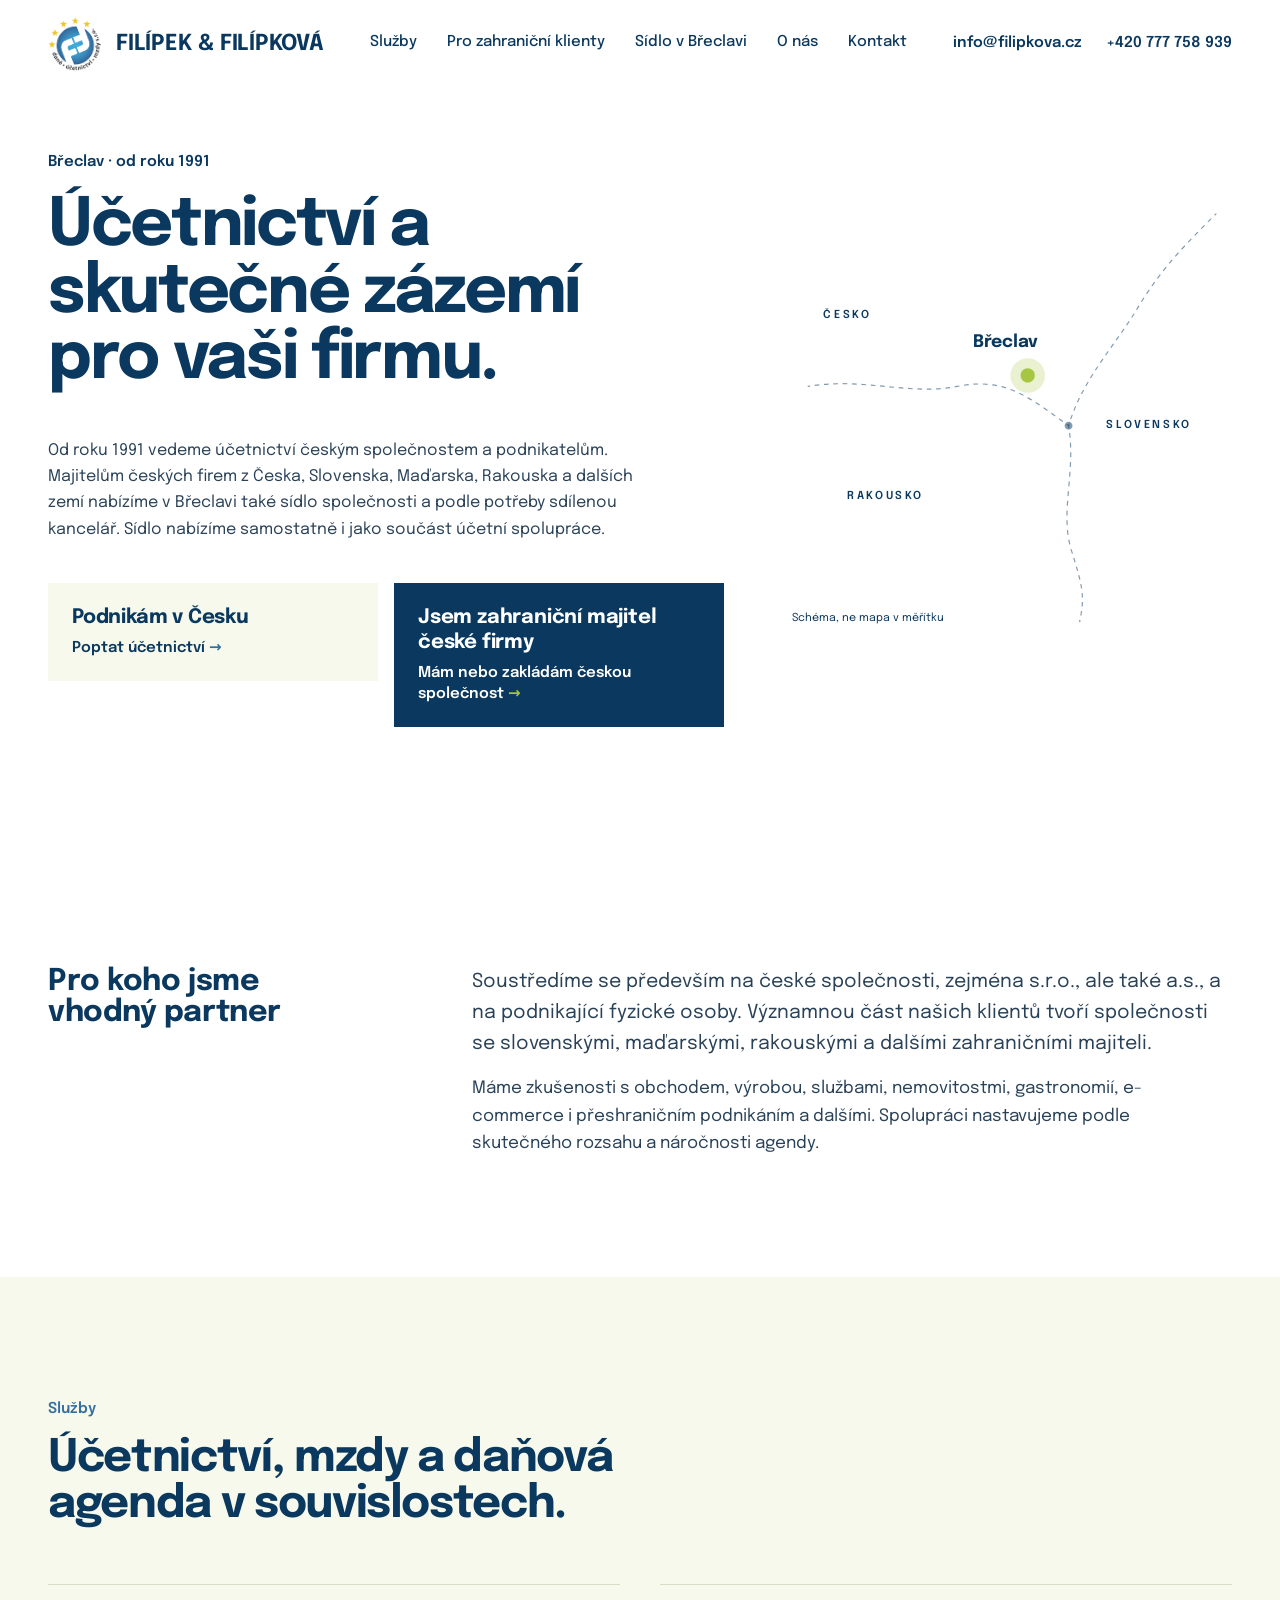
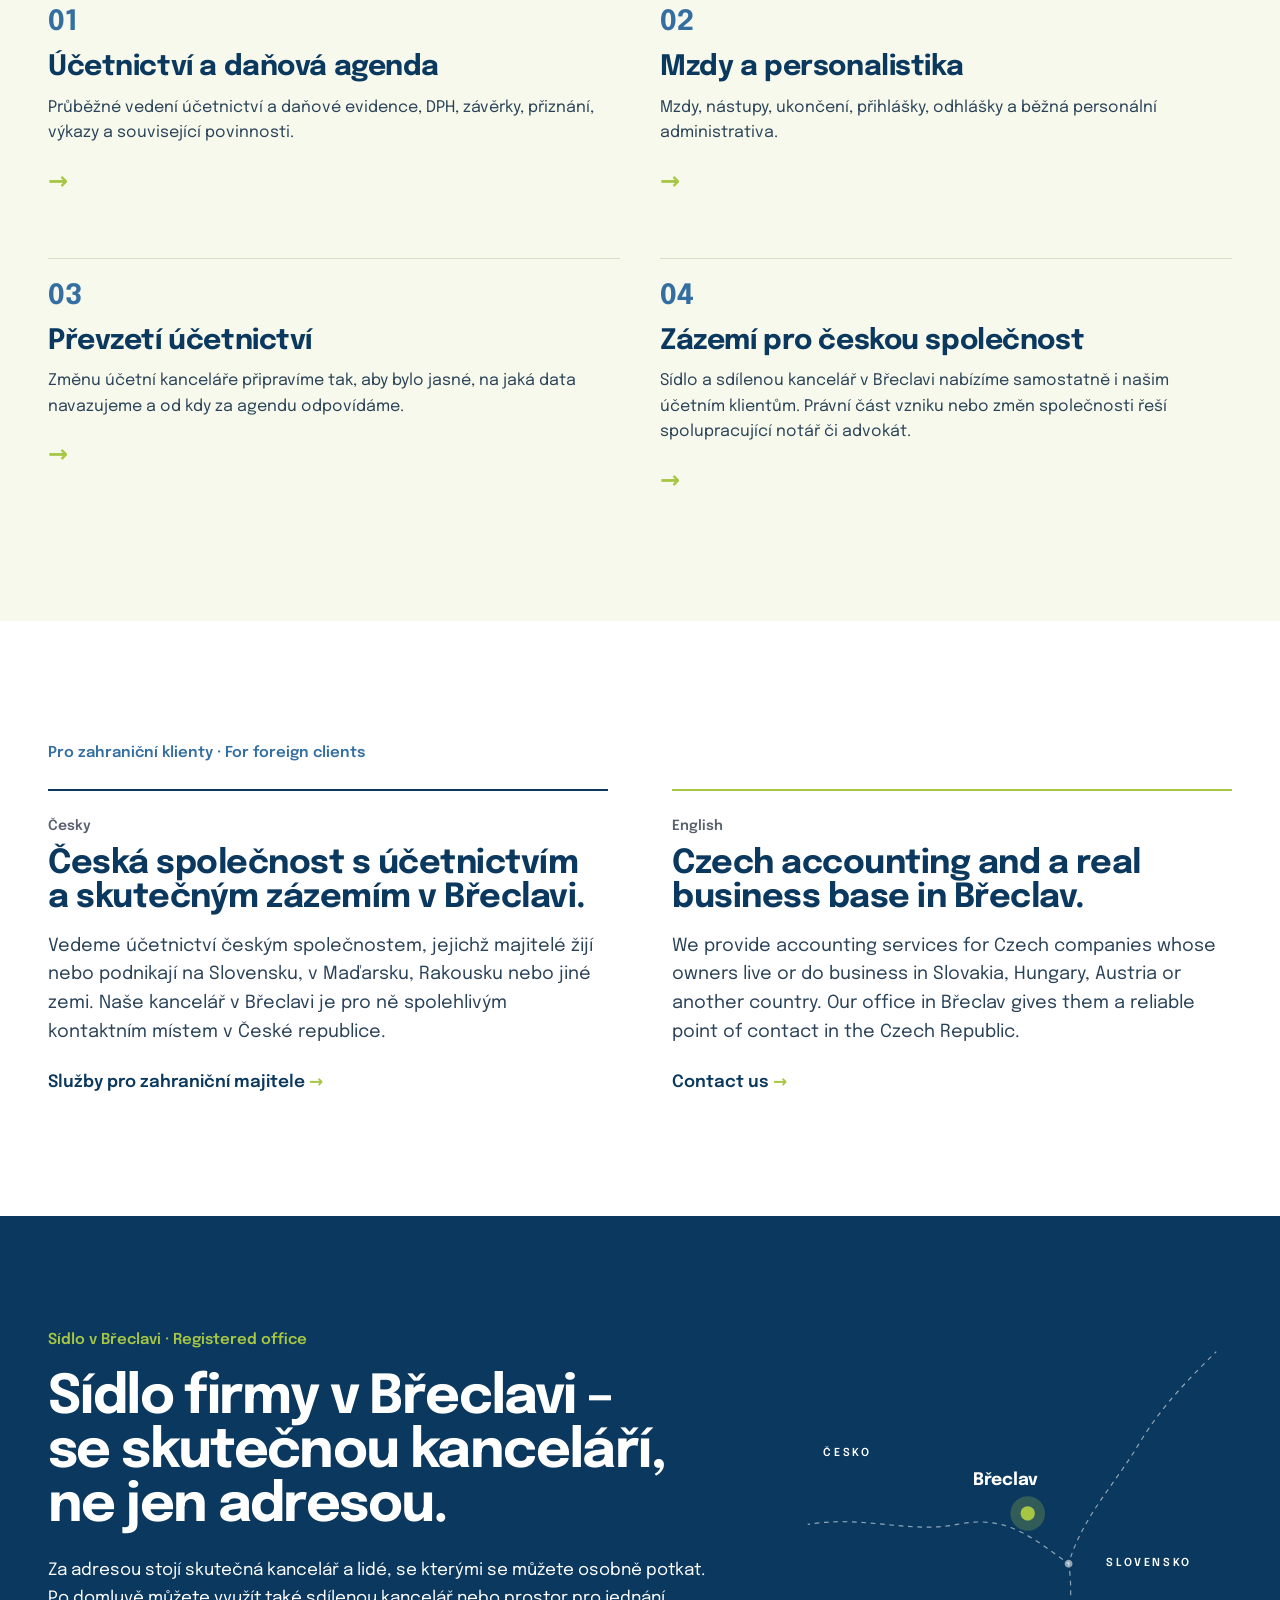
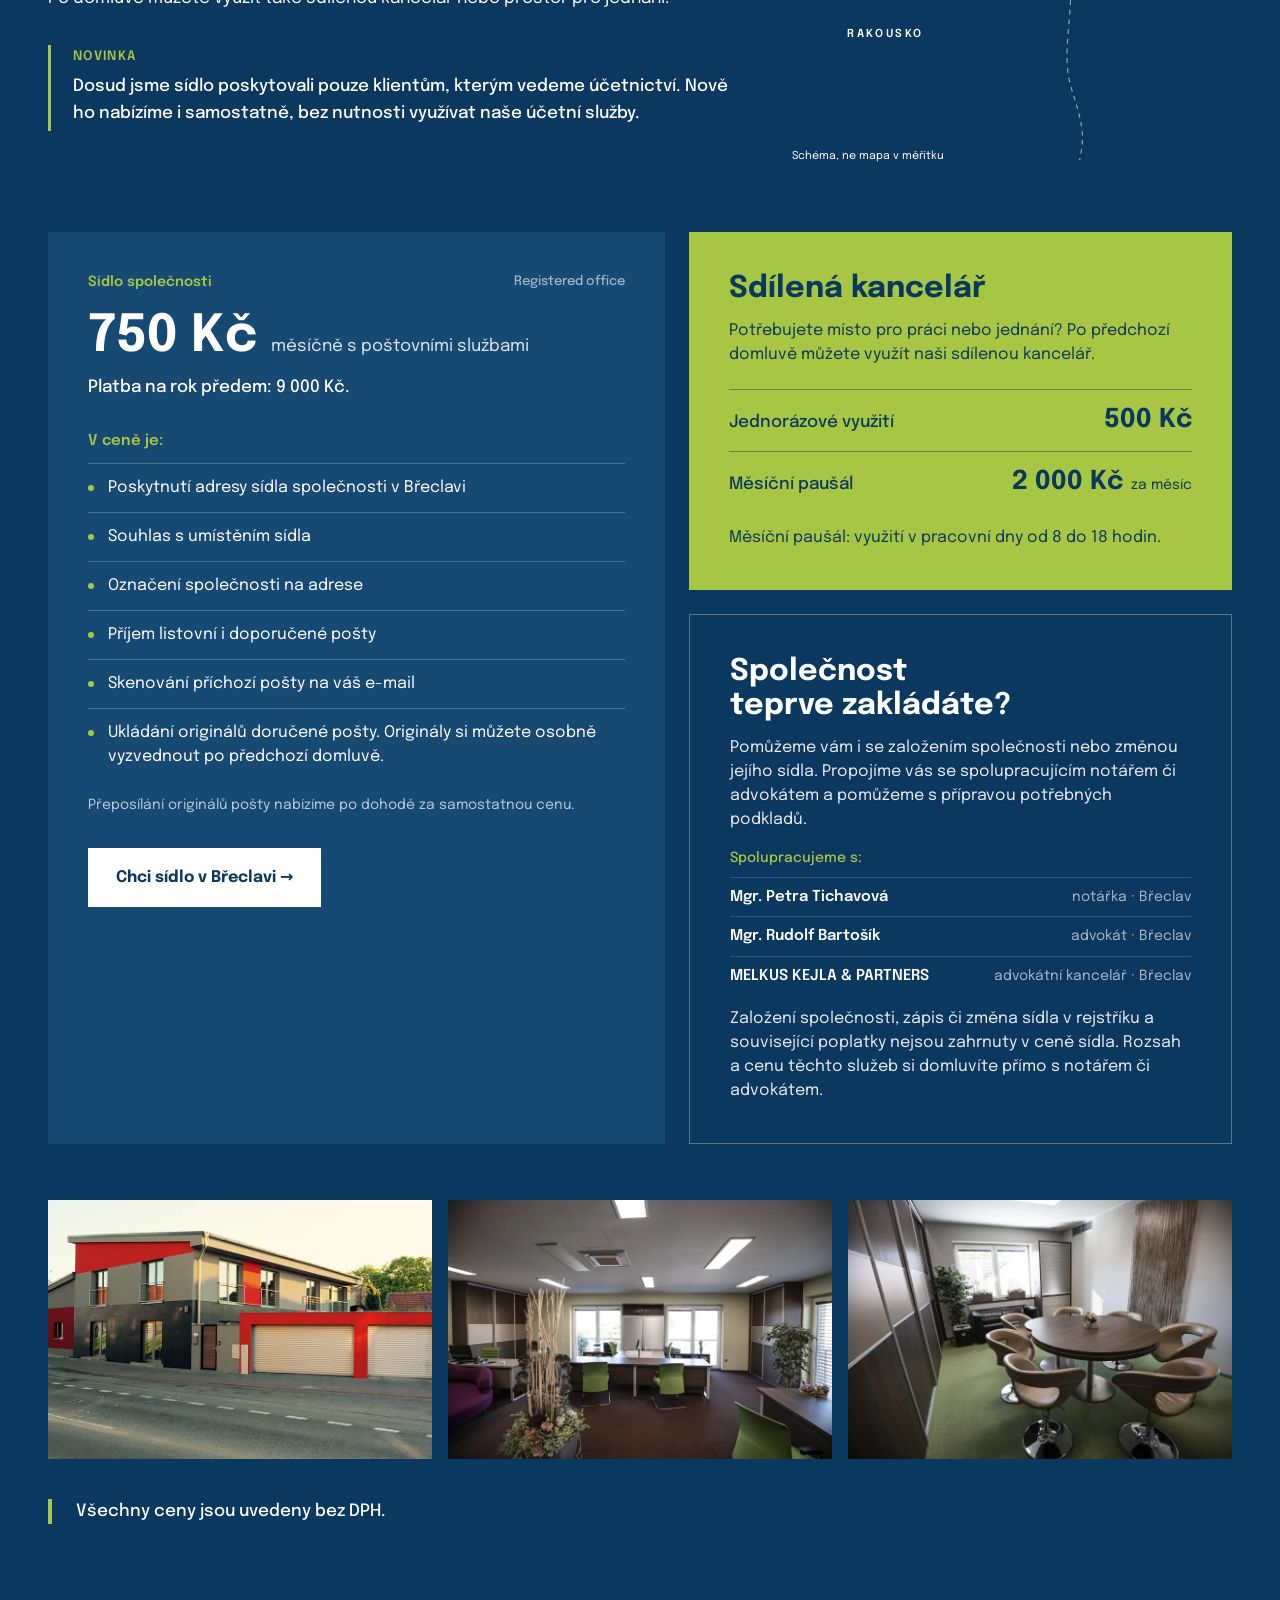
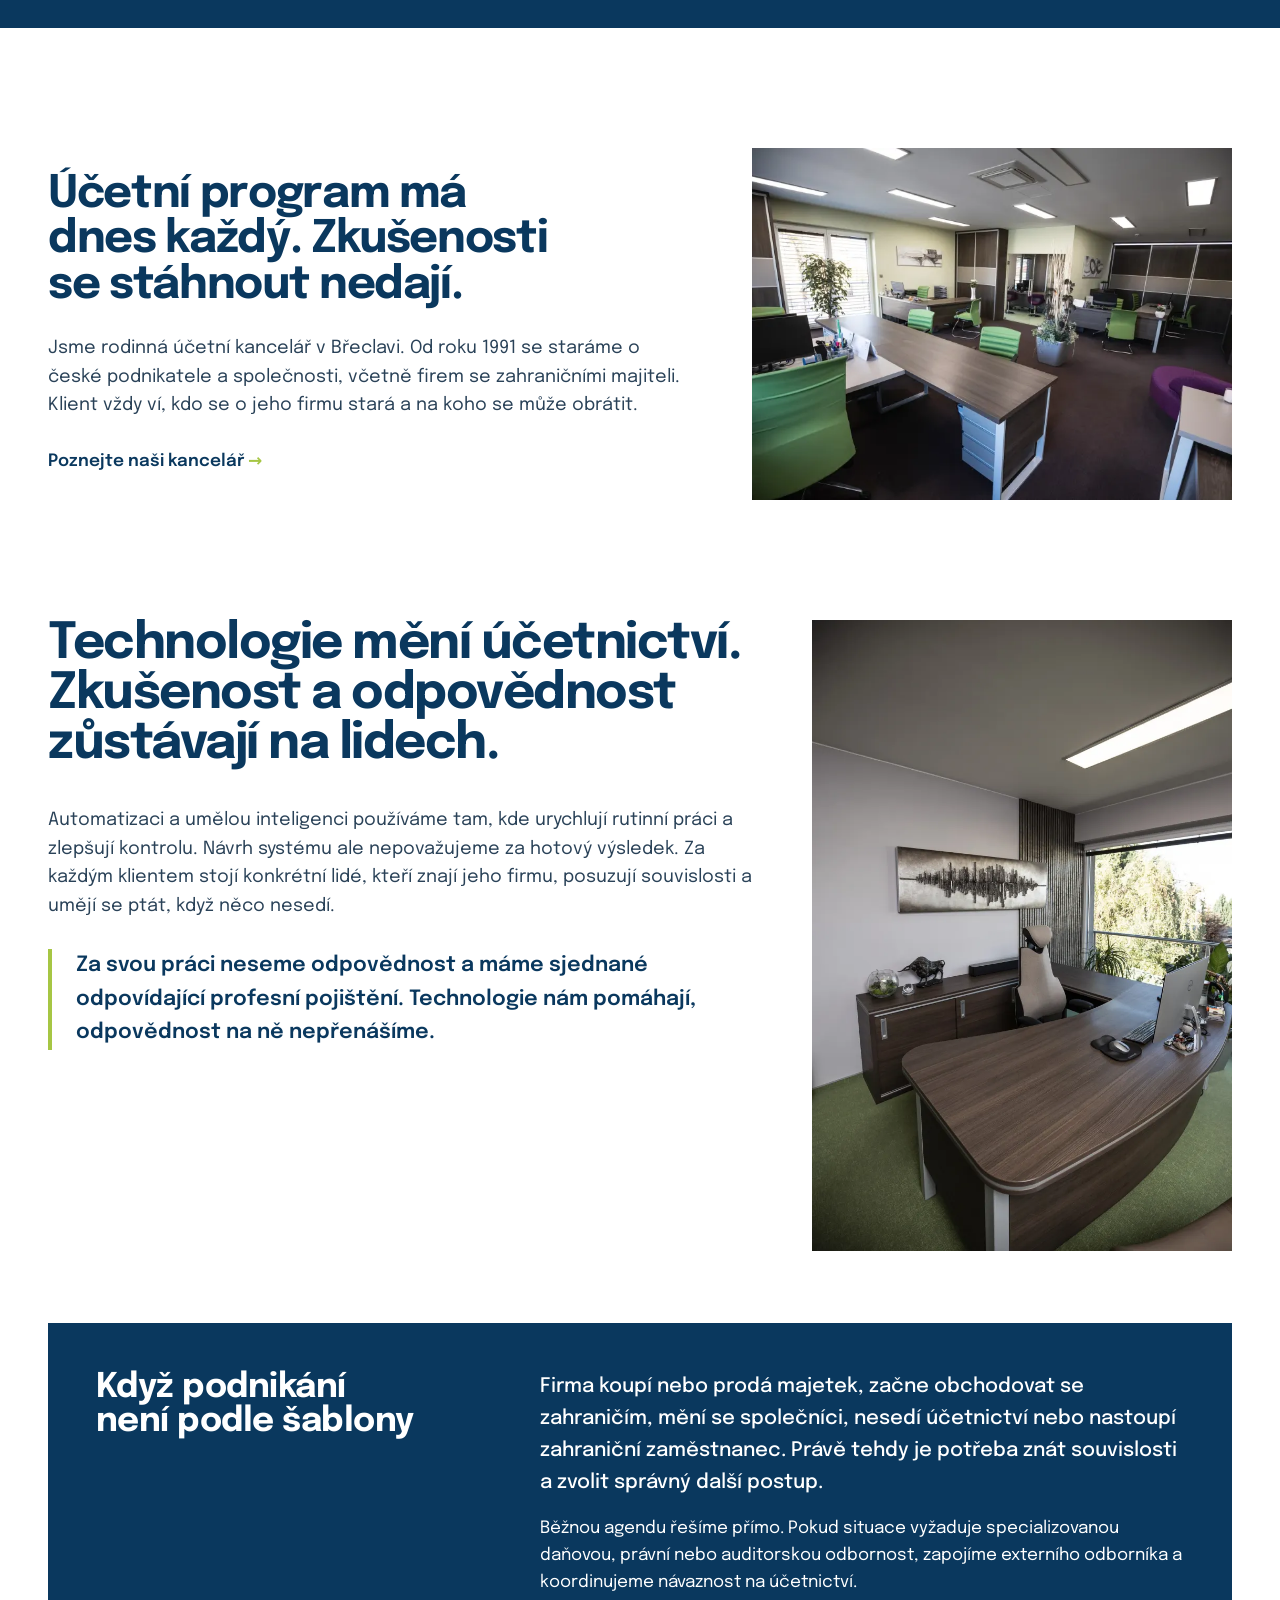
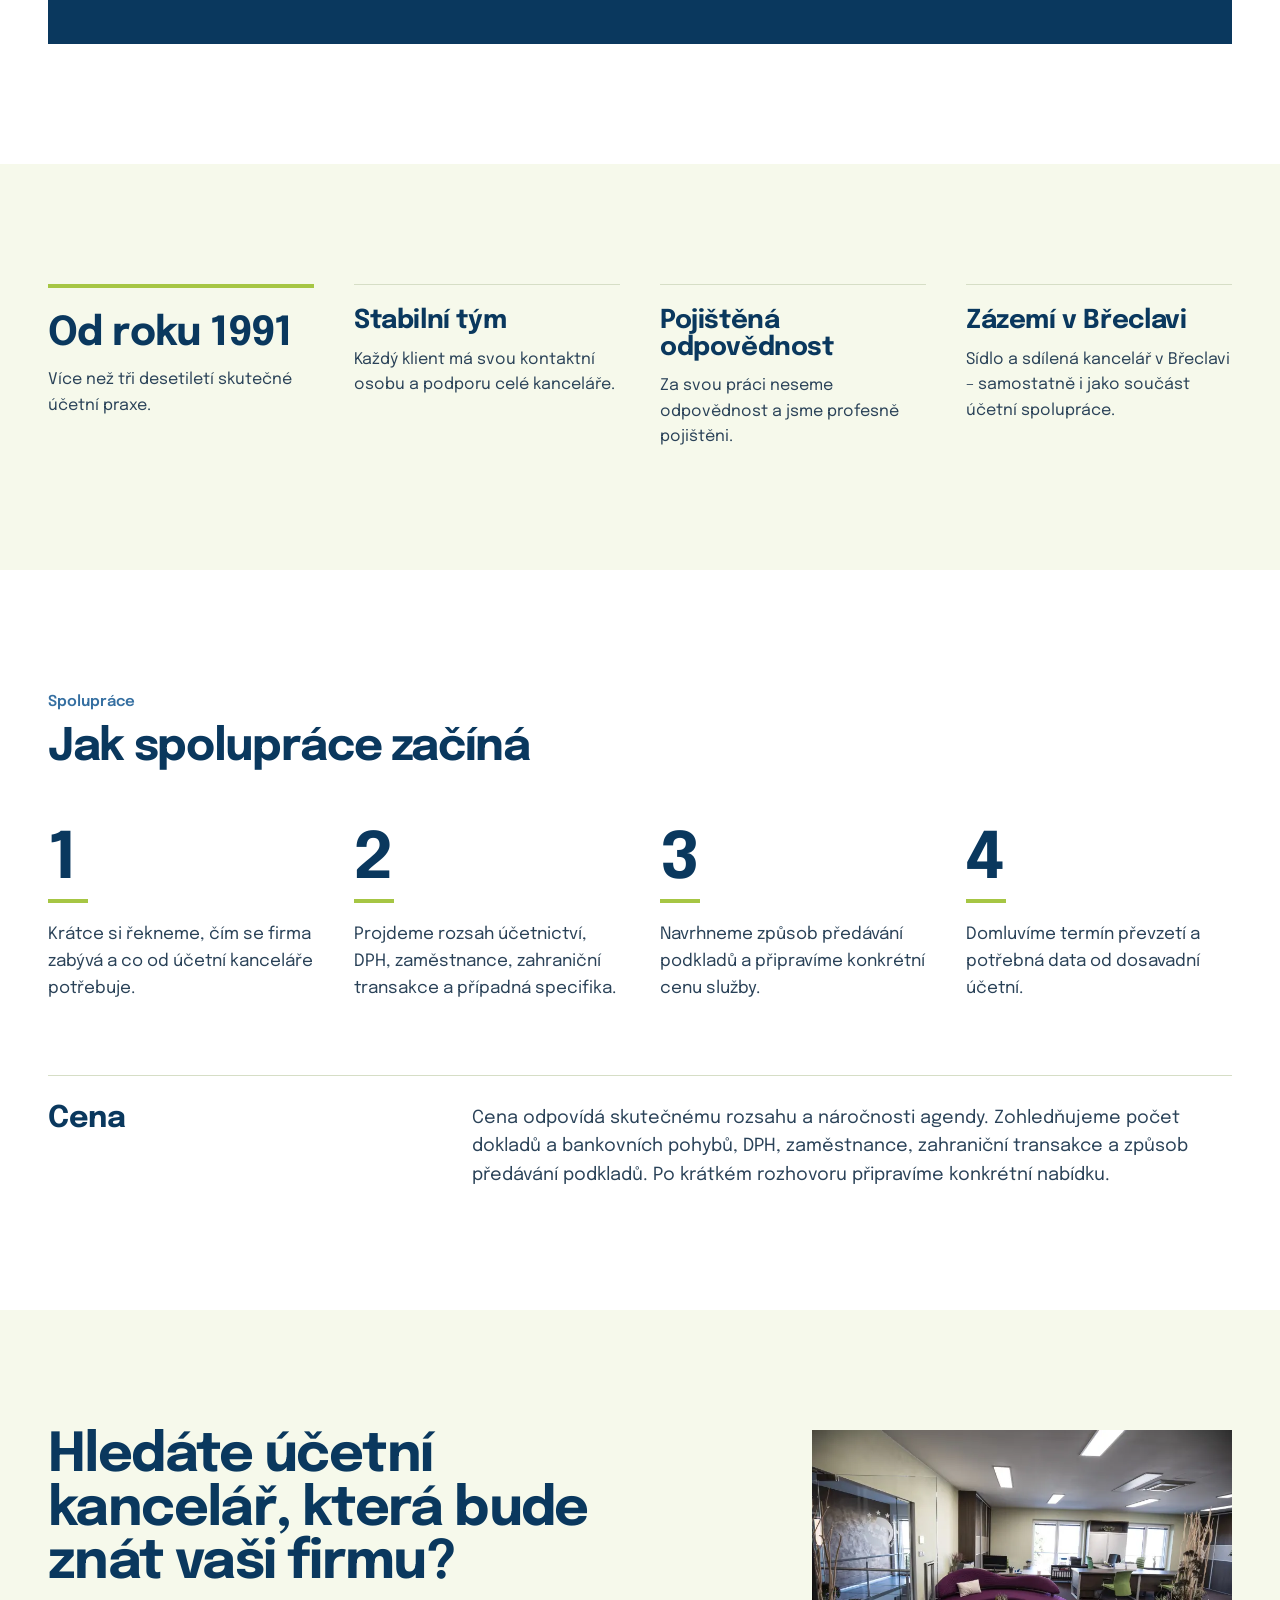
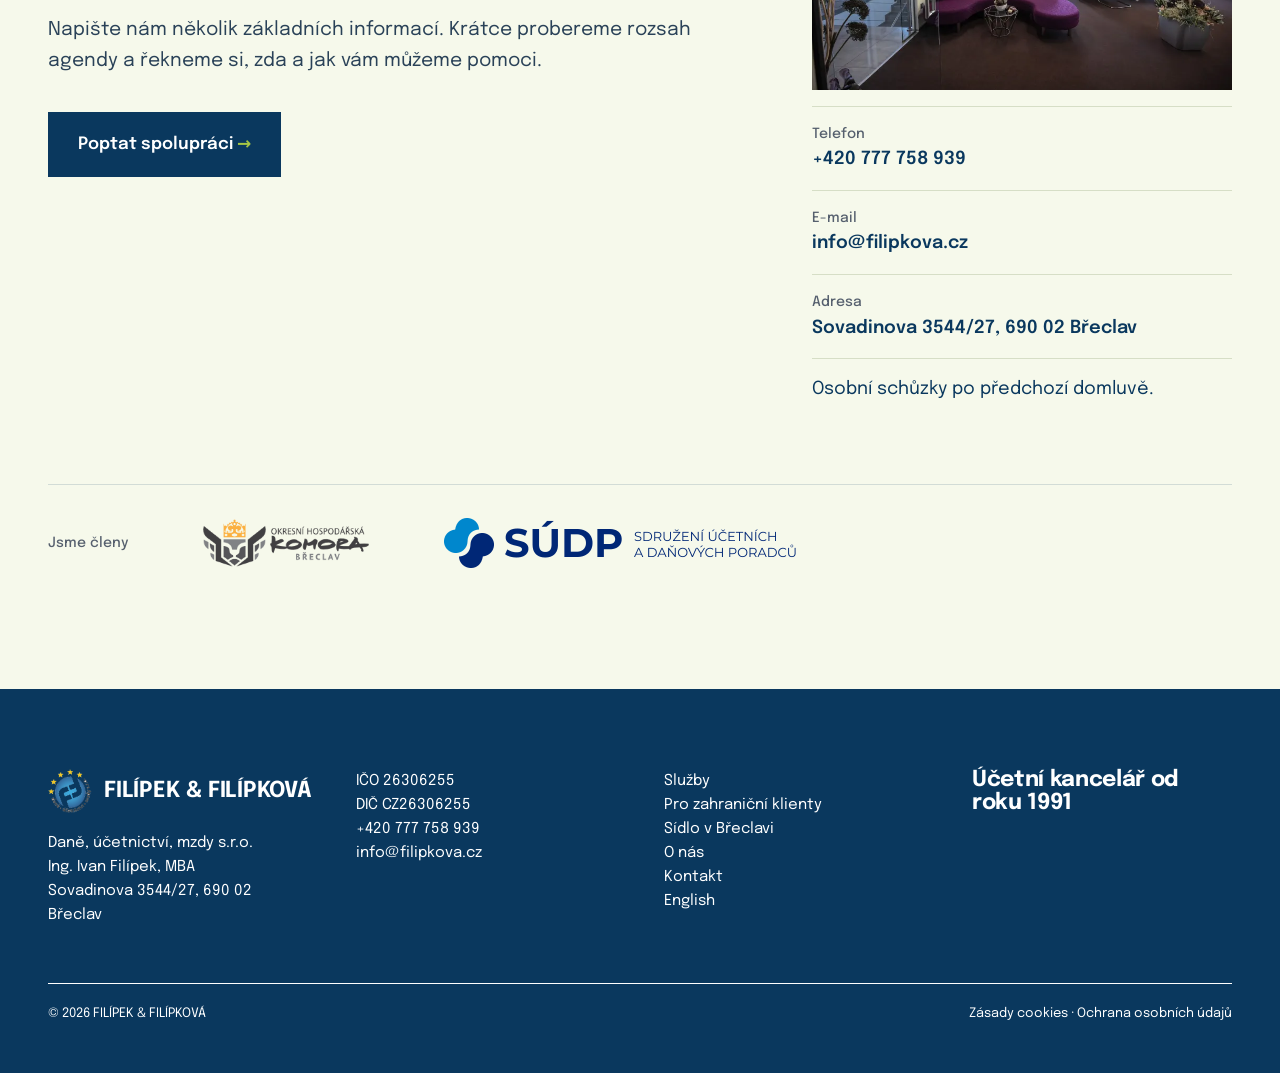
==== index.html @ c3ea74af "Opravy P1 z auditu: barva nadpisu a kontrast na zelené kartě, rámečky polí Co-Authored-By: Claude Op" ====
<!doctype html>
<html lang="cs">
<head>
  <meta charset="utf-8">
  <meta name="viewport" content="width=device-width, initial-scale=1">
  <title>Účetnictví, mzdy a sídlo firmy | Břeclav | Filipkova.cz</title>
  <meta name="description" content="Rodinná účetní kancelář v Břeclavi od roku 1991. Účetnictví, mzdy a daňová agenda pro české firmy i zahraniční majitele. Sídlo firmy a sdílená kancelář v Břeclavi.">
  <link rel="canonical" href="https://filipkova.cz/">
  <meta property="og:type" content="website">
  <meta property="og:title" content="Účetnictví, mzdy a sídlo firmy | Břeclav | Filipkova.cz">
  <meta property="og:description" content="Rodinná účetní kancelář v Břeclavi od roku 1991. Účetnictví, mzdy a daňová agenda pro české firmy i zahraniční majitele. Sídlo firmy a sdílená kancelář v Břeclavi.">
  <meta property="og:url" content="https://filipkova.cz/">
  <meta property="og:image" content="https://filipkova.cz/assets/img/foto/foto-13-1600.webp">
  <meta property="og:locale" content="cs_CZ">
  <meta name="theme-color" content="#0a385e">
  <link rel="icon" href="/favicon.png" type="image/png">
  <link rel="apple-touch-icon" href="/assets/img/apple-touch-icon.png">
  <link rel="preload" href="/assets/fonts/epilogue-latin-ext-700.woff2" as="font" type="font/woff2" crossorigin>
  <link rel="preload" href="/assets/fonts/epilogue-latin-400.woff2" as="font" type="font/woff2" crossorigin>
  <link rel="stylesheet" href="/assets/css/style.css?v=202610261707">
  <meta name="robots" content="noindex, nofollow">
  <script type="application/ld+json">{"@context": "https://schema.org", "@type": "AccountingService", "name": "FILÍPEK & FILÍPKOVÁ – Daně, účetnictví, mzdy s.r.o.", "url": "https://filipkova.cz/", "logo": "https://filipkova.cz/assets/img/logo.png", "image": "https://filipkova.cz/assets/img/foto/foto-13-1600.webp", "telephone": "+420777758939", "email": "info@filipkova.cz", "foundingDate": "1991", "taxID": "CZ26306255", "address": {"@type": "PostalAddress", "streetAddress": "Sovadinova 3544/27", "addressLocality": "Břeclav", "postalCode": "690 02", "addressCountry": "CZ"}, "areaServed": ["CZ", "SK", "HU", "AT"], "founder": {"@type": "Person", "name": "Ing. Ivan Filípek, MBA"}}</script>
</head>
<body>
  <a class="skip" href="#obsah">Přejít na obsah</a>

  <header class="hlavicka">
    <div class="wrap hlavicka__in">
      <a class="logo" href="/">
        <img src="/assets/img/logo.png" alt="" width="54" height="54">
        <span>FILÍPEK &amp; FILÍPKOVÁ</span>
      </a>
      <button class="burger" type="button" aria-expanded="false" aria-controls="navigace">
        <span class="burger__ikona" aria-hidden="true"></span>Menu
      </button>
      <div class="navigace" id="navigace">
        <nav class="menu" aria-label="Hlavní menu">
          <a href="/sluzby/">Služby</a>
          <a href="/zahranicni-klienti/">Pro zahraniční klienty</a>
          <a href="/sidlo-breclav/">Sídlo v Břeclavi</a>
          <a href="/o-nas/">O nás</a>
          <a href="/kontakt/">Kontakt</a>
        </nav>
        <div class="hlavicka__kontakt">
          <a href="mailto:info@filipkova.cz">info@filipkova.cz</a>
          <a href="tel:+420777758939">+420 777 758 939</a>
        </div>
      </div>
    </div>
  </header>

  <main id="obsah">
<section class="hero">
  <div class="wrap hero__in">
    <div class="hero__text">
      <p class="stitek">Břeclav · od roku 1991</p>
      <h1 class="h-hero mt-20">Účetnictví a skutečné zázemí pro vaši firmu.</h1>
      <p class="hero__perex">Od roku 1991 vedeme účetnictví českým společnostem a podnikatelům. Majitelům českých firem z Česka, Slovenska, Maďarska, Rakouska a dalších zemí nabízíme v Břeclavi také sídlo společnosti a podle potřeby sdílenou kancelář. Sídlo nabízíme samostatně i jako součást účetní spolupráce.</p>
      <div class="vstupy">
        <a class="vstup" href="/kontakt/?zajem=ucetnictvi#poptavka">
          <strong>Podnikám v Česku</strong>
          <span>Poptat účetnictví <i>→</i></span>
        </a>
        <a class="vstup vstup--tmavy" href="/zahranicni-klienti/">
          <strong>Jsem zahraniční majitel české firmy</strong>
          <span>Mám nebo zakládám českou společnost <i>→</i></span>
        </a>
      </div>
    </div>
    <div class="schema hero__schema" role="img" aria-label="Schéma: Břeclav leží na hranici Česka, Slovenska a Rakouska">
      <img src="/assets/img/mapa-svetla.svg" alt="" width="560" height="560">
      <span class="schema__s" style="left:7.14%;top:26.79%" aria-hidden="true">ČESKO</span>
      <span class="schema__s" style="left:71.43%;top:51.79%" aria-hidden="true">SLOVENSKO</span>
      <span class="schema__s" style="left:12.5%;top:67.86%" aria-hidden="true">RAKOUSKO</span>
      <span class="schema__mesto" style="left:41.07%;top:32.14%" aria-hidden="true">Břeclav</span>
      <span class="schema__pozn" aria-hidden="true">Schéma, ne mapa v měřítku</span>
    </div>
  </div>
</section>

<section class="sekce" aria-labelledby="pro-koho">
  <div class="wrap dvoj">
    <h2 class="dvoj__nadpis" id="pro-koho">Pro koho jsme vhodný partner</h2>
    <div>
      <p class="perex">Soustředíme se především na české společnosti, zejména s.r.o., ale také a.s., a na podnikající fyzické osoby. Významnou část našich klientů tvoří společnosti se slovenskými, maďarskými, rakouskými a dalšími zahraničními majiteli.</p>
      <p class="mt-16">Máme zkušenosti s obchodem, výrobou, službami, nemovitostmi, gastronomií, e-commerce i přeshraničním podnikáním a dalšími. Spolupráci nastavujeme podle skutečného rozsahu a náročnosti agendy.</p>
    </div>
  </div>
</section>

<section class="sekce bg-zelena" aria-labelledby="sluzby">
  <div class="wrap">
    <p class="stitek">Služby</p>
    <h2 class="h-2 max-900 mt-16" id="sluzby">Účetnictví, mzdy a daňová agenda v souvislostech.</h2>
    <div class="sluzby mt-56">
      <a class="sluzba" href="/sluzby/ucetnictvi/">
        <span class="sluzba__cislo">01</span>
        <h3 class="h-4">Účetnictví a daňová agenda</h3>
        <p>Průběžné vedení účetnictví a daňové evidence, DPH, závěrky, přiznání, výkazy a související povinnosti.</p>
        <span class="sluzba__sipka" aria-hidden="true">→</span>
      </a>
      <a class="sluzba" href="/sluzby/mzdy/">
        <span class="sluzba__cislo">02</span>
        <h3 class="h-4">Mzdy a personalistika</h3>
        <p>Mzdy, nástupy, ukončení, přihlášky, odhlášky a běžná personální administrativa.</p>
        <span class="sluzba__sipka" aria-hidden="true">→</span>
      </a>
      <a class="sluzba" href="/sluzby/prevzeti-ucetnictvi/">
        <span class="sluzba__cislo">03</span>
        <h3 class="h-4">Převzetí účetnictví</h3>
        <p>Změnu účetní kanceláře připravíme tak, aby bylo jasné, na jaká data navazujeme a od kdy za agendu odpovídáme.</p>
        <span class="sluzba__sipka" aria-hidden="true">→</span>
      </a>
      <a class="sluzba" href="/sidlo-breclav/">
        <span class="sluzba__cislo">04</span>
        <h3 class="h-4">Zázemí pro českou společnost</h3>
        <p>Sídlo a sdílenou kancelář v Břeclavi nabízíme samostatně i našim účetním klientům. Právní část vzniku nebo změn společnosti řeší spolupracující notář či advokát.</p>
        <span class="sluzba__sipka" aria-hidden="true">→</span>
      </a>
    </div>
  </div>
</section>

<section class="sekce" aria-labelledby="zahranicni">
  <div class="wrap">
    <p class="stitek" id="zahranicni">Pro zahraniční klienty · <span lang="en">For foreign clients</span></p>
    <div class="jazyky mt-24">
      <div class="jazyk">
        <p class="jazyk__stitek">Česky</p>
        <h3 class="h-3">Česká společnost s účetnictvím a skutečným zázemím v Břeclavi.</h3>
        <p class="txt-lg">Vedeme účetnictví českým společnostem, jejichž majitelé žijí nebo podnikají na Slovensku, v Maďarsku, Rakousku nebo jiné zemi. Naše kancelář v Břeclavi je pro ně spolehlivým kontaktním místem v České republice.</p>
        <a class="odkaz" href="/zahranicni-klienti/">Služby pro zahraniční majitele <span class="sipka">→</span></a>
      </div>
      <div class="jazyk jazyk--en" lang="en">
        <p class="jazyk__stitek">English</p>
        <h3 class="h-3">Czech accounting and a real business base in Břeclav.</h3>
        <p class="txt-lg">We provide accounting services for Czech companies whose owners live or do business in Slovakia, Hungary, Austria or another country. Our office in Břeclav gives them a reliable point of contact in the Czech Republic.</p>
        <a class="odkaz" href="/en/#contact">Contact us <span class="sipka">→</span></a>
      </div>
    </div>
  </div>
</section>

<section class="sidlo bg-modra" aria-labelledby="sidlo">
  <div class="wrap">
    <div class="sidlo__radek">
      <div>
        <p class="stitek">Sídlo v Břeclavi · <span lang="en">Registered office</span></p>
        <h2 class="h-1 mt-20" id="sidlo">Sídlo firmy v Břeclavi – se skutečnou kanceláří, ne jen adresou.</h2>
        <p class="sidlo__uvod">Za adresou stojí skutečná kancelář a lidé, se kterými se můžete osobně potkat. Po domluvě můžete využít také sdílenou kancelář nebo prostor pro jednání.</p>
        <div class="novinka">
          <b>NOVINKA</b>
          <p>Dosud jsme sídlo poskytovali pouze klientům, kterým vedeme účetnictví. Nově ho nabízíme i samostatně, bez nutnosti využívat naše účetní služby.</p>
        </div>
      </div>
      <div class="schema schema--tmava sidlo__schema" role="img" aria-label="Schéma: Břeclav leží na hranici Česka, Slovenska a Rakouska">
        <img src="/assets/img/mapa-tmava.svg" alt="" width="560" height="560" loading="lazy">
        <span class="schema__s" style="left:7.14%;top:26.79%" aria-hidden="true">ČESKO</span>
        <span class="schema__s" style="left:71.43%;top:51.79%" aria-hidden="true">SLOVENSKO</span>
        <span class="schema__s" style="left:12.5%;top:67.86%" aria-hidden="true">RAKOUSKO</span>
        <span class="schema__mesto" style="left:41.07%;top:32.14%" aria-hidden="true">Břeclav</span>
        <span class="schema__pozn" aria-hidden="true">Schéma, ne mapa v měřítku</span>
      </div>
    </div>

<div class="nabidka">
      <div class="karta-sidlo">
        <div class="karta-sidlo__stitek"><b>Sídlo společnosti</b><span lang="en">Registered office</span></div>
        <p class="cena"><strong>750 Kč</strong> <span>měsíčně s poštovními službami</span></p>
        <p class="karta-sidlo__rok">Platba na rok předem: 9 000 Kč.</p>
        <p class="karta-sidlo__vcene">V ceně je:</p>
        <ul class="seznam-tecky">
          <li>Poskytnutí adresy sídla společnosti v Břeclavi</li>
          <li>Souhlas s umístěním sídla</li>
          <li>Označení společnosti na adrese</li>
          <li>Příjem listovní i doporučené pošty</li>
          <li>Skenování příchozí pošty na váš e-mail</li>
          <li>Ukládání originálů doručené pošty. Originály si můžete osobně vyzvednout po předchozí domluvě.</li>
        </ul>
        <p class="karta-sidlo__pozn">Přeposílání originálů pošty nabízíme po dohodě za samostatnou cenu.</p>
        <a class="tlacitko tlacitko--bile" href="/kontakt/?zajem=sidlo#poptavka">Chci sídlo v Břeclavi <span class="sipka">→</span></a>
      </div>
      <div class="pravy-sloupec">
        <div class="karta-kancelar">
          <h3>Sdílená kancelář</h3>
          <p>Potřebujete místo pro práci nebo jednání? Po předchozí domluvě můžete využít naši sdílenou kancelář.</p>
          <div class="cenik">
            <div class="cenik__radek"><span>Jednorázové využití</span><strong>500 Kč</strong></div>
            <div class="cenik__radek"><span>Měsíční paušál</span><p><strong>2 000 Kč</strong><small>za měsíc</small></p></div>
          </div>
          <p class="karta-kancelar__pozn">Měsíční paušál: využití v pracovní dny od 8 do 18 hodin.</p>
        </div>
        <div class="karta-zalozeni">
          <h3>Společnost teprve zakládáte?</h3>
          <p>Pomůžeme vám i se založením společnosti nebo změnou jejího sídla. Propojíme vás se spolupracujícím notářem či advokátem a pomůžeme s přípravou potřebných podkladů.</p>
          <div class="partneri">
            <p class="partneri__nadpis">Spolupracujeme s:</p>
            <p class="partner"><a href="https://notarstvibreclav.cz/" target="_blank" rel="noopener">Mgr. Petra Tichavová</a><span>notářka · Břeclav</span></p>
            <p class="partner"><a href="https://www.firmy.cz/detail/12825445-mgr-rudolf-bartosik-advokat-breclav.html" target="_blank" rel="noopener">Mgr. Rudolf Bartošík</a><span>advokát · Břeclav</span></p>
            <p class="partner"><a href="https://melkuskejla.cz/cs/kontakt/" target="_blank" rel="noopener">MELKUS KEJLA &amp; PARTNERS</a><span>advokátní kancelář · Břeclav</span></p>
          </div>
          <p class="karta-zalozeni__pozn">Založení společnosti, zápis či změna sídla v rejstříku a související poplatky nejsou zahrnuty v ceně sídla. Rozsah a cenu těchto služeb si domluvíte přímo s notářem či advokátem.</p>
        </div>
      </div>
    </div>

    <div class="fotky-3">
      <img src="/assets/img/foto/budova-924.webp" alt="Budova kanceláře v Sovadinově ulici v Břeclavi" width="924" height="554" loading="lazy">
      <img src="/assets/img/foto/foto-12-800.webp" srcset="/assets/img/foto/foto-12-800.webp 800w, /assets/img/foto/foto-12-1600.webp 1600w" sizes="(max-width: 820px) 100vw, 420px" alt="Otevřená kancelář s pracovními stoly" width="800" height="533" loading="lazy">
      <img src="/assets/img/foto/foto-18-800.webp" srcset="/assets/img/foto/foto-18-800.webp 800w, /assets/img/foto/foto-18-1600.webp 1600w" sizes="(max-width: 820px) 100vw, 420px" alt="Zasedací místnost pro jednání" width="800" height="533" loading="lazy">
    </div>
    <p class="dph zvyrazneni">Všechny ceny jsou uvedeny bez DPH.</p>
  </div>
</section>

<section class="sekce" aria-labelledby="o-kancelari">
  <div class="wrap text-foto">
    <div>
      <h2 class="h-2" id="o-kancelari">Účetní program má dnes každý. Zkušenosti se stáhnout nedají.</h2>
      <p class="txt-lg">Jsme rodinná účetní kancelář v Břeclavi. Od roku 1991 se staráme o české podnikatele a společnosti, včetně firem se zahraničními majiteli. Klient vždy ví, kdo se o jeho firmu stará a na koho se může obrátit.</p>
      <a class="odkaz" href="/o-nas/">Poznejte naši kancelář <span class="sipka">→</span></a>
    </div>
    <div class="text-foto__foto">
      <img src="/assets/img/foto/foto-13-800.webp" srcset="/assets/img/foto/foto-13-800.webp 800w, /assets/img/foto/foto-13-1600.webp 1600w" sizes="(max-width: 820px) 100vw, 600px" alt="Kancelář se zelenými židlemi a pracovními stoly" width="800" height="533" loading="lazy">
    </div>
  </div>
</section>

<section class="sekce" style="padding-top:0" aria-labelledby="technologie">
  <div class="wrap">
    <div class="text-foto text-foto--top">
      <div>
        <h2 class="h-1" id="technologie" style="font-size:clamp(36px,3.9vw,52px)">Technologie mění účetnictví.<br>Zkušenost a odpovědnost zůstávají na lidech.</h2>
        <div class="odstavce">
          <p class="txt-lg">Automatizaci a umělou inteligenci používáme tam, kde urychlují rutinní práci a zlepšují kontrolu. Návrh systému ale nepovažujeme za hotový výsledek. Za každým klientem stojí konkrétní lidé, kteří znají jeho firmu, posuzují souvislosti a umějí se ptát, když něco nesedí.</p>
          <div class="zvyrazneni"><p>Za svou práci neseme odpovědnost a máme sjednané odpovídající profesní pojištění. Technologie nám pomáhají, odpovědnost na ně nepřenášíme.</p></div>
        </div>
      </div>
      <div class="text-foto__foto">
        <img src="/assets/img/foto/foto-05-800.webp" srcset="/assets/img/foto/foto-05-800.webp 800w, /assets/img/foto/foto-05-1600.webp 1600w" sizes="(max-width: 820px) 100vw, 500px" alt="Pracovna vedení kanceláře" width="800" height="533" loading="lazy">
      </div>
    </div>
    <div class="sablona">
      <h2>Když podnikání není podle šablony</h2>
      <div>
        <p>Firma koupí nebo prodá majetek, začne obchodovat se zahraničím, mění se společníci, nesedí účetnictví nebo nastoupí zahraniční zaměstnanec. Právě tehdy je potřeba znát souvislosti a zvolit správný další postup.</p>
        <p>Běžnou agendu řešíme přímo. Pokud situace vyžaduje specializovanou daňovou, právní nebo auditorskou odbornost, zapojíme externího odborníka a koordinujeme návaznost na účetnictví.</p>
      </div>
    </div>
  </div>
</section>

<section class="sekce bg-zelena" aria-label="Proč my">
  <div class="wrap dukazy">
    <div class="dukaz dukaz--hlavni">
      <h3>Od roku 1991</h3>
      <p>Více než tři desetiletí skutečné účetní praxe.</p>
    </div>
    <div class="dukaz">
      <h3>Stabilní tým</h3>
      <p>Každý klient má svou kontaktní osobu a podporu celé kanceláře.</p>
    </div>
    <div class="dukaz">
      <h3>Pojištěná odpovědnost</h3>
      <p>Za svou práci neseme odpovědnost a jsme profesně pojištěni.</p>
    </div>
    <div class="dukaz">
      <h3>Zázemí v Břeclavi</h3>
      <p>Sídlo a sdílená kancelář v Břeclavi – samostatně i jako součást účetní spolupráce.</p>
    </div>
  </div>
</section>

<section class="sekce" aria-labelledby="spoluprace">
  <div class="wrap">
    <p class="stitek">Spolupráce</p>
    <h2 class="h-2 mt-12" id="spoluprace">Jak spolupráce začíná</h2>
    <ol class="kroky mt-56">
      <li class="krok"><b>1</b><p>Krátce si řekneme, čím se firma zabývá a co od účetní kanceláře potřebuje.</p></li>
      <li class="krok"><b>2</b><p>Projdeme rozsah účetnictví, DPH, zaměstnance, zahraniční transakce a případná specifika.</p></li>
      <li class="krok"><b>3</b><p>Navrhneme způsob předávání podkladů a připravíme konkrétní cenu služby.</p></li>
      <li class="krok"><b>4</b><p>Domluvíme termín převzetí a potřebná data od dosavadní účetní.</p></li>
    </ol>
    <div class="cena-blok">
      <h3>Cena</h3>
      <p>Cena odpovídá skutečnému rozsahu a náročnosti agendy. Zohledňujeme počet dokladů a bankovních pohybů, DPH, zaměstnance, zahraniční transakce a způsob předávání podkladů. Po krátkém rozhovoru připravíme konkrétní nabídku.</p>
    </div>
  </div>
</section>

<section class="sekce bg-zelena" aria-labelledby="poptat">
  <div class="wrap">
    <div class="poptavka">
      <div>
        <h2 class="h-1" id="poptat">Hledáte účetní kancelář, která bude znát vaši firmu?</h2>
        <p class="poptavka__perex">Napište nám několik základních informací. Krátce probereme rozsah agendy a řekneme si, zda a jak vám můžeme pomoci.</p>
        <a class="tlacitko" href="/kontakt/#poptavka">Poptat spolupráci <span class="sipka">→</span></a>
      </div>
<div>
        <div class="kontakt-foto">
          <img src="/assets/img/foto/foto-14-800.webp" alt="Recepce kanceláře s pohovkou" width="800" height="533" loading="lazy">
        </div>
        <div class="kontakt-radek"><span>Telefon</span><a href="tel:+420777758939">+420 777 758 939</a></div>
        <div class="kontakt-radek"><span>E-mail</span><a href="mailto:info@filipkova.cz">info@filipkova.cz</a></div>
        <div class="kontakt-radek"><span>Adresa</span><a href="https://mapy.cz/zakladni?q=Sovadinova%203544%2F27%2C%20B%C5%99eclav" target="_blank" rel="noopener">Sovadinova 3544/27, 690 02 Břeclav</a></div>
        <div class="kontakt-radek"><p>Osobní schůzky po předchozí domluvě.</p></div>
      </div>
    </div>
<div class="clenstvi">
      <p>Jsme členy</p>
      <a href="https://www.ohkbreclav.cz" target="_blank" rel="noopener"><img src="/assets/img/ohk-breclav.png" alt="Okresní hospodářská komora Břeclav" width="204" height="52" loading="lazy"></a>
      <a href="https://www.sudp.cz" target="_blank" rel="noopener"><img src="/assets/img/sudp.png" alt="SÚDP – Sdružení účetních a daňových poradců" width="355" height="50" loading="lazy"></a>
    </div>
  </div>
</section>
  </main>

  <footer class="paticka">
    <div class="wrap">
      <div class="paticka__sloupce">
        <div>
          <a class="logo" href="/">
            <img src="/assets/img/logo.png" alt="" width="44" height="44" loading="lazy">
            <span>FILÍPEK &amp; FILÍPKOVÁ</span>
          </a>
          <p class="paticka__firma">Daně, účetnictví, mzdy s.r.o.<br>Ing. Ivan Filípek, MBA<br>Sovadinova 3544/27, 690 02 Břeclav</p>
        </div>
        <p>IČO 26306255<br>DIČ CZ26306255<br><a href="tel:+420777758939">+420 777 758 939</a><br><a href="mailto:info@filipkova.cz">info@filipkova.cz</a></p>
        <ul class="paticka__menu">
          <li><a href="/sluzby/">Služby</a></li>
          <li><a href="/zahranicni-klienti/">Pro zahraniční klienty</a></li>
          <li><a href="/sidlo-breclav/">Sídlo v Břeclavi</a></li>
          <li><a href="/o-nas/">O nás</a></li>
          <li><a href="/kontakt/">Kontakt</a></li>
          <li><a href="/en/" lang="en" hreflang="en">English</a></li>
        </ul>
        <p class="paticka__rok">Účetní kancelář od roku 1991</p>
      </div>
      <div class="paticka__spodek">
        <p>© 2026 FILÍPEK &amp; FILÍPKOVÁ</p>
        <p><a href="/ochrana-osobnich-udaju/#cookies">Zásady cookies</a> · <a href="/ochrana-osobnich-udaju/">Ochrana osobních údajů</a></p>
      </div>
    </div>
  </footer>

  <script src="/assets/js/main.js?v=202610261707" defer></script>
</body>
</html>
---- assets/css/style.css ----
/* Filipkova.cz – směr G „Na hranici tří zemí“ (Figma p0WXP79phxbGhfV1AX0Mt1, node 16:2) */

@font-face { font-family: "Epilogue"; font-style: normal; font-weight: 400; font-display: swap; src: url("../fonts/epilogue-latin-ext-400.woff2") format("woff2"); unicode-range: U+0100-02BA, U+02BD-02C5, U+02C7-02CC, U+02CE-02D7, U+02DD-02FF, U+0304, U+0308, U+0329, U+1D00-1DBF, U+1E00-1E9F, U+1EF2-1EFF, U+2020, U+20A0-20AB, U+20AD-20C0, U+2113, U+2C60-2C7F, U+A720-A7FF; }
@font-face { font-family: "Epilogue"; font-style: normal; font-weight: 400; font-display: swap; src: url("../fonts/epilogue-latin-400.woff2") format("woff2"); unicode-range: U+0000-00FF, U+0131, U+0152-0153, U+02BB-02BC, U+02C6, U+02DA, U+02DC, U+0304, U+0308, U+0329, U+2000-206F, U+20AC, U+2122, U+2191, U+2193, U+2212, U+2215, U+FEFF, U+FFFD; }
@font-face { font-family: "Epilogue"; font-style: normal; font-weight: 500; font-display: swap; src: url("../fonts/epilogue-latin-ext-500.woff2") format("woff2"); unicode-range: U+0100-02BA, U+02BD-02C5, U+02C7-02CC, U+02CE-02D7, U+02DD-02FF, U+0304, U+0308, U+0329, U+1D00-1DBF, U+1E00-1E9F, U+1EF2-1EFF, U+2020, U+20A0-20AB, U+20AD-20C0, U+2113, U+2C60-2C7F, U+A720-A7FF; }
@font-face { font-family: "Epilogue"; font-style: normal; font-weight: 500; font-display: swap; src: url("../fonts/epilogue-latin-500.woff2") format("woff2"); unicode-range: U+0000-00FF, U+0131, U+0152-0153, U+02BB-02BC, U+02C6, U+02DA, U+02DC, U+0304, U+0308, U+0329, U+2000-206F, U+20AC, U+2122, U+2191, U+2193, U+2212, U+2215, U+FEFF, U+FFFD; }
@font-face { font-family: "Epilogue"; font-style: normal; font-weight: 600; font-display: swap; src: url("../fonts/epilogue-latin-ext-600.woff2") format("woff2"); unicode-range: U+0100-02BA, U+02BD-02C5, U+02C7-02CC, U+02CE-02D7, U+02DD-02FF, U+0304, U+0308, U+0329, U+1D00-1DBF, U+1E00-1E9F, U+1EF2-1EFF, U+2020, U+20A0-20AB, U+20AD-20C0, U+2113, U+2C60-2C7F, U+A720-A7FF; }
@font-face { font-family: "Epilogue"; font-style: normal; font-weight: 600; font-display: swap; src: url("../fonts/epilogue-latin-600.woff2") format("woff2"); unicode-range: U+0000-00FF, U+0131, U+0152-0153, U+02BB-02BC, U+02C6, U+02DA, U+02DC, U+0304, U+0308, U+0329, U+2000-206F, U+20AC, U+2122, U+2191, U+2193, U+2212, U+2215, U+FEFF, U+FFFD; }
@font-face { font-family: "Epilogue"; font-style: normal; font-weight: 700; font-display: swap; src: url("../fonts/epilogue-latin-ext-700.woff2") format("woff2"); unicode-range: U+0100-02BA, U+02BD-02C5, U+02C7-02CC, U+02CE-02D7, U+02DD-02FF, U+0304, U+0308, U+0329, U+1D00-1DBF, U+1E00-1E9F, U+1EF2-1EFF, U+2020, U+20A0-20AB, U+20AD-20C0, U+2113, U+2C60-2C7F, U+A720-A7FF; }
@font-face { font-family: "Epilogue"; font-style: normal; font-weight: 700; font-display: swap; src: url("../fonts/epilogue-latin-700.woff2") format("woff2"); unicode-range: U+0000-00FF, U+0131, U+0152-0153, U+02BB-02BC, U+02C6, U+02DA, U+02DC, U+0304, U+0308, U+0329, U+2000-206F, U+20AC, U+2122, U+2191, U+2193, U+2212, U+2215, U+FEFF, U+FFFD; }

:root {
  --modra: #0a385e;
  --modra-logo: #356fa1;
  --modra-karta: #164a73;
  --zelena: #a6c644;
  --svetla-zelena: #f6f9eb;
  --ramecek: #7f8a6e;
  --linka: #d6dec6;
  --text: #2a4258;
  --tlumeny: #56606e;
  --bila: #fff;

  --gutter: 80px;
  --sekce: 120px;
  --max: 1440px;
}

*, *::before, *::after { box-sizing: border-box; }
html { -webkit-text-size-adjust: 100%; scroll-behavior: smooth; }
@media (prefers-reduced-motion: reduce) { html { scroll-behavior: auto; } }
body {
  margin: 0;
  background: var(--bila);
  color: var(--text);
  font-family: "Epilogue", system-ui, -apple-system, "Segoe UI", sans-serif;
  font-size: 16px;
  line-height: 1.6;
  -webkit-font-smoothing: antialiased;
}
img { display: block; max-width: 100%; height: auto; }
a { color: inherit; }
p, h1, h2, h3, h4, ul, ol, figure { margin: 0; }
ul, ol { padding: 0; list-style: none; }
h1, h2, h3, h4 { color: var(--modra); font-weight: 700; text-wrap: balance; }

:focus-visible { outline: 3px solid var(--zelena); outline-offset: 3px; }

.skip { position: absolute; left: -9999px; top: 8px; z-index: 100; background: var(--modra); color: #fff; padding: 10px 16px; }
.skip:focus { left: 8px; }

.wrap { max-width: var(--max); margin: 0 auto; padding-left: var(--gutter); padding-right: var(--gutter); }
.sekce { padding-top: var(--sekce); padding-bottom: var(--sekce); }
.bg-zelena { background: var(--svetla-zelena); }
.bg-modra { background: var(--modra); color: #fff; }
.bg-modra h1, .bg-modra h2, .bg-modra h3 { color: #fff; }

/* ---------- Typografie ---------- */
.stitek { font-size: 15px; font-weight: 600; line-height: 1.6; color: var(--modra-logo); }
.bg-modra .stitek { color: var(--zelena); }
.h-hero { font-size: clamp(40px, 5.2vw, 68px); line-height: 1; letter-spacing: -0.035em; }
.h-1 { font-size: clamp(36px, 4.2vw, 56px); line-height: 1; letter-spacing: -0.03em; }
.h-2 { font-size: clamp(32px, 3.5vw, 48px); line-height: 1.02; letter-spacing: -0.03em; }
.h-3 { font-size: clamp(26px, 2.6vw, 36px); line-height: 1.02; letter-spacing: -0.015em; }
.h-4 { font-size: clamp(24px, 2.2vw, 32px); line-height: 1.05; letter-spacing: -0.015em; }
.h-5 { font-size: clamp(24px, 2.1vw, 30px); line-height: 1.05; letter-spacing: -0.015em; }
.perex { font-size: clamp(18px, 1.5vw, 22px); line-height: 1.6; }
.txt-lg { font-size: 18px; }
.txt-17 { font-size: 17px; }
.stack > * + * { margin-top: 16px; }
.mt-8 { margin-top: 8px; } .mt-12 { margin-top: 12px; } .mt-16 { margin-top: 16px; } .mt-20 { margin-top: 20px; }
.mt-24 { margin-top: 24px; } .mt-28 { margin-top: 28px; } .mt-32 { margin-top: 32px; } .mt-40 { margin-top: 40px; }
.mt-56 { margin-top: 56px; } .mt-64 { margin-top: 64px; } .mt-72 { margin-top: 72px; }
.max-600 { max-width: 600px; } .max-760 { max-width: 760px; } .max-900 { max-width: 900px; }

.odkaz { font-size: 17px; font-weight: 600; color: var(--modra); text-decoration: none; display: inline-block; }
.odkaz:hover { text-decoration: underline; text-underline-offset: 4px; }
.sipka { color: var(--zelena); }
.bg-modra .odkaz { color: #fff; }

.tlacitko {
  display: inline-block; background: var(--modra); color: #fff; text-decoration: none;
  font-size: 17px; font-weight: 600; line-height: 1.6; padding: 19px 30px; border: 0; cursor: pointer; font-family: inherit;
}
.tlacitko:hover { background: #072a47; }
.tlacitko--bile { background: #fff; color: var(--modra); font-weight: 700; font-size: 16px; padding: 17px 28px; }
.tlacitko--bile:hover { background: var(--svetla-zelena); }
.tlacitko--bile .sipka { color: var(--modra); }

.zvyrazneni { border-left: 4px solid var(--zelena); padding-left: 24px; }

/* ---------- Hlavička ---------- */
.hlavicka { position: relative; z-index: 20; background: #fff; }
.hlavicka__in { height: 88px; display: flex; align-items: center; justify-content: space-between; gap: 24px; }
.logo { display: flex; align-items: center; gap: 14px; text-decoration: none; color: var(--modra); flex-shrink: 0; }
.logo img { width: 54px; height: 54px; }
.logo span { font-size: 22px; font-weight: 700; letter-spacing: -0.01em; line-height: 1.2; white-space: nowrap; }
.menu { display: flex; gap: 30px; font-size: 15px; font-weight: 500; line-height: 1.3; }
.menu a { text-decoration: none; color: var(--modra); white-space: nowrap; padding: 6px 0; border-bottom: 2px solid transparent; }
.menu a:hover, .menu a[aria-current="page"] { border-bottom-color: var(--zelena); }
.hlavicka__kontakt { display: flex; gap: 24px; font-size: 15px; font-weight: 600; line-height: 1.3; }
.hlavicka__kontakt a { text-decoration: none; color: var(--modra); white-space: nowrap; }
.hlavicka__kontakt a:hover { text-decoration: underline; }
.burger { display: none; }

@media (max-width: 1260px) {
  .hlavicka__kontakt a[href^="mailto"] { display: none; }
}
@media (max-width: 1100px) {
  .hlavicka__in { height: 72px; }
  .logo img { width: 44px; height: 44px; }
  .logo span { font-size: 19px; }
  .burger {
    display: inline-flex; align-items: center; gap: 10px; background: none; border: 0; padding: 10px 0 10px 10px;
    font: 600 15px/1 "Epilogue", sans-serif; color: var(--modra); cursor: pointer;
  }
  .burger__ikona { width: 22px; height: 2px; background: currentColor; position: relative; }
  .burger__ikona::before, .burger__ikona::after { content: ""; position: absolute; left: 0; width: 22px; height: 2px; background: currentColor; }
  .burger__ikona::before { top: -7px; } .burger__ikona::after { top: 7px; }
  .navigace { display: none; position: absolute; left: 0; right: 0; top: 100%; background: #fff; border-top: 1px solid var(--linka); box-shadow: 0 16px 24px rgba(10,56,94,.08); padding: 8px var(--gutter) 28px; }
  .navigace.otevreno { display: block; }
  .menu { flex-direction: column; gap: 0; font-size: 18px; }
  .menu a { display: block; padding: 14px 0; border-bottom: 1px solid var(--linka); }
  .menu a[aria-current="page"] { border-bottom-color: var(--linka); color: var(--modra-logo); }
  .hlavicka__kontakt { flex-direction: column; gap: 10px; margin-top: 20px; font-size: 17px; }
  .hlavicka__kontakt a[href^="mailto"] { display: inline; }
}
@media (min-width: 1101px) {
  .navigace { display: contents; }
}

/* ---------- Schéma trojmezí ---------- */
.schema { position: relative; width: 100%; max-width: 560px; aspect-ratio: 1; container-type: inline-size; color: var(--modra); }
.schema img { position: absolute; inset: 0; width: 100%; height: 100%; }
.schema__s { position: absolute; font-weight: 600; font-size: max(11px, 2.5cqw); letter-spacing: .24em; line-height: 1.3; }
.schema__mesto { position: absolute; font-weight: 700; font-size: max(17px, 3.93cqw); letter-spacing: -0.01em; line-height: 1.3; }
.schema__pozn { position: absolute; left: 0; top: 95.7%; font-size: 11px; line-height: 1.3; }
.schema--tmava { color: #fff; }

/* ---------- Úvod ---------- */
.hero { padding-top: 62px; padding-bottom: 120px; }
.hero__in { display: grid; grid-template-columns: minmax(0, 700px) minmax(0, 530px); justify-content: space-between; gap: 50px; align-items: start; }
.hero__schema { margin-top: 40px; }
.hero__text .stitek { color: var(--modra); }
.hero__perex { max-width: 600px; margin-top: 44px; font-size: 16px; line-height: 1.65; }
.vstupy { display: flex; gap: 16px; margin-top: 40px; align-items: flex-start; }
.vstup { display: flex; flex-direction: column; gap: 8px; width: 330px; padding: 22px 24px; text-decoration: none; background: var(--svetla-zelena); color: var(--modra); }
.vstup strong { font-size: 20px; line-height: 1.25; letter-spacing: -0.01em; }
.vstup span { font-size: 15px; font-weight: 600; line-height: 1.4; }
.vstup span i { font-style: normal; color: var(--modra-logo); }
.vstup:hover strong { text-decoration: underline; text-underline-offset: 4px; }
.vstup--tmavy { background: var(--modra); color: #fff; }
.vstup--tmavy span i { color: var(--zelena); }

/* ---------- Dvousloupec nadpis / text ---------- */
.dvoj { display: grid; grid-template-columns: 360px minmax(0, 1fr); gap: 64px; align-items: start; }
.dvoj__nadpis { font-size: 30px; line-height: 1.02; letter-spacing: -0.015em; }
.dvoj p.perex + p { font-size: 17px; }

/* ---------- Služby ---------- */
.sluzby { display: grid; grid-template-columns: repeat(2, minmax(0, 1fr)); gap: 56px 40px; }
.sluzba { display: block; border-top: 1px solid var(--linka); padding-top: 24px; text-decoration: none; color: inherit; }
.sluzba__cislo { font-size: 28px; font-weight: 700; line-height: 1.02; letter-spacing: -0.015em; color: var(--modra-logo); }
.sluzba h2, .sluzba h3 { margin-top: 14px; }
.sluzba p { margin-top: 12px; }
.sluzba__sipka { display: block; margin-top: 18px; font-size: 24px; font-weight: 600; line-height: 1.6; color: var(--zelena); transition: transform .2s; }
.sluzba:hover h3 { text-decoration: underline; text-decoration-thickness: 2px; text-underline-offset: 5px; }
.sluzba:hover .sluzba__sipka { transform: translateX(6px); }

/* ---------- Pro zahraniční klienty (CZ + EN) ---------- */
.jazyky { display: grid; grid-template-columns: repeat(2, minmax(0, 1fr)); gap: 64px; }
.jazyk { border-top: 2px solid var(--modra); padding-top: 24px; }
.jazyk--en { border-top-color: var(--zelena); }
.jazyk__stitek { font-size: 14px; font-weight: 600; color: var(--tlumeny); }
.jazyk h3 { margin-top: 10px; }
.jazyk p.txt-lg { margin-top: 16px; }
.jazyk .odkaz { margin-top: 22px; }

/* ---------- Sídlo ---------- */
.sidlo { padding-top: 112px; padding-bottom: 104px; }
.sidlo__radek { display: grid; grid-template-columns: minmax(0, 1fr) 560px; gap: 64px; align-items: start; }
.sidlo__uvod { margin-top: 24px; font-size: 17px; line-height: 1.65; }
.novinka { margin-top: 32px; border-left: 3px solid var(--zelena); padding: 4px 0 4px 22px; }
.novinka b { display: block; font-size: 13px; font-weight: 600; letter-spacing: .1em; color: var(--zelena); line-height: 1.3; }
.novinka p { margin-top: 8px; font-size: 17px; font-weight: 500; line-height: 1.55; }
.nabidka { display: grid; grid-template-columns: minmax(0, 668fr) minmax(0, 588fr); gap: 24px; margin-top: 64px; }
.karta-sidlo { background: var(--modra-karta); padding: 40px; }
.karta-sidlo__stitek { display: flex; justify-content: space-between; gap: 16px; line-height: 1.5; }
.karta-sidlo__stitek b { font-size: 14px; font-weight: 600; color: var(--zelena); }
.karta-sidlo__stitek span { font-size: 13px; font-weight: 500; color: rgba(255,255,255,.6); }
.cena { display: flex; flex-wrap: wrap; align-items: baseline; gap: 4px 14px; margin-top: 18px; }
.cena strong { font-size: clamp(44px, 4vw, 56px); line-height: 1.05; font-weight: 700; white-space: nowrap; }
.cena span { font-size: 17px; color: rgba(255,255,255,.85); line-height: 1.5; }
.karta-sidlo__rok { margin-top: 10px; font-size: 17px; font-weight: 500; line-height: 1.5; }
.karta-sidlo__vcene { margin-top: 30px; font-size: 15px; font-weight: 600; color: var(--zelena); line-height: 1.5; }
.seznam-tecky { margin-top: 10px; }
.seznam-tecky li { position: relative; border-top: 1px solid rgba(255,255,255,.22); padding: 12px 0 12px 20px; font-size: 16px; line-height: 1.5; }
.seznam-tecky li::before { content: ""; position: absolute; left: 0; top: 21px; width: 6px; height: 6px; border-radius: 50%; background: var(--zelena); }
.karta-sidlo__pozn { margin-top: 14px; font-size: 14px; line-height: 1.5; color: rgba(255,255,255,.7); }
.karta-sidlo .tlacitko { margin-top: 32px; }
.pravy-sloupec { display: flex; flex-direction: column; gap: 24px; }
.karta-kancelar { background: var(--zelena); color: var(--modra); padding: 40px; }
.karta-kancelar h3 { font-size: 30px; line-height: 1.15; color: var(--modra); }
.karta-kancelar > p { margin-top: 12px; font-size: 16px; line-height: 1.5; }
.cenik { margin-top: 22px; }
.cenik__radek { display: flex; justify-content: space-between; align-items: baseline; gap: 16px; border-top: 1px solid rgba(10,56,94,.45); padding: 16px 0; }
.cenik__radek > span { font-size: 17px; font-weight: 500; line-height: 1.5; }
.cenik__radek strong { font-size: 26px; line-height: 1.1; white-space: nowrap; }
.cenik__radek small { font-size: 14px; color: var(--modra); margin-left: 8px; }
.karta-kancelar__pozn { margin-top: 6px; font-size: 14px; line-height: 1.5; color: var(--modra); }
.karta-zalozeni { border: 1px solid rgba(255,255,255,.3); padding: 40px; }
.karta-zalozeni h3 { font-size: 30px; line-height: 1.15; }
.karta-zalozeni > p { margin-top: 12px; font-size: 16px; line-height: 1.5; color: rgba(255,255,255,.9); }
.partneri { margin-top: 16px; }
.partneri__nadpis { font-size: 14px; font-weight: 500; color: var(--zelena); line-height: 1.5; margin-bottom: 8px; }
.partner { display: flex; justify-content: space-between; align-items: baseline; gap: 16px; border-top: 1px solid rgba(255,255,255,.15); padding: 8px 0; line-height: 1.5; }
.partner a { font-size: 15px; font-weight: 600; color: #fff; text-decoration: none; }
.partner a:hover { text-decoration: underline; }
.partner span { font-size: 14px; color: rgba(255,255,255,.65); text-align: right; }
.karta-zalozeni__pozn { margin-top: 18px; font-size: 14px; line-height: 1.5; color: rgba(255,255,255,.65); }
.fotky-3 { display: grid; grid-template-columns: repeat(3, minmax(0, 1fr)); gap: 16px; margin-top: 56px; }
.fotky-3 img { width: 100%; aspect-ratio: 416 / 280; object-fit: cover; }
.dph { margin-top: 40px; font-size: 17px; font-weight: 500; line-height: 1.5; }

/* ---------- Text + foto ---------- */
.text-foto { display: grid; grid-template-columns: minmax(0, 1fr) 600px; gap: 80px; align-items: center; }
.text-foto__foto img { width: 100%; aspect-ratio: 600 / 440; object-fit: cover; }
.text-foto--top { align-items: stretch; grid-template-columns: minmax(0, 1fr) 500px; }
.text-foto--top .text-foto__foto img { height: 100%; aspect-ratio: auto; min-height: 360px; }
.text-foto .txt-lg { margin-top: 24px; }
.text-foto .odkaz { margin-top: 28px; }

.odstavce { margin-top: 36px; display: flex; flex-direction: column; gap: 28px; }
.odstavce .txt-lg { margin-top: 0; }
.odstavce .zvyrazneni p { font-size: 21px; font-weight: 600; color: var(--modra); line-height: 1.6; }

.sablona { display: grid; grid-template-columns: 380px minmax(0, 1fr); gap: 64px; background: var(--modra); color: #fff; padding: 48px; margin-top: 72px; }
.sablona h2 { color: #fff; font-size: 34px; line-height: 1.02; letter-spacing: -0.015em; }
.sablona p:first-child { font-size: 20px; font-weight: 500; }
.sablona p + p { margin-top: 16px; font-size: 17px; }

/* ---------- Důkazy ---------- */
.dukazy { display: grid; grid-template-columns: repeat(4, minmax(0, 1fr)); gap: 40px; }
.dukaz { border-top: 1px solid var(--linka); padding-top: 22px; }
.dukaz h3 { font-size: 26px; line-height: 1.02; letter-spacing: -0.015em; margin-top: 1px; }
.dukaz--hlavni { border-top: 4px solid var(--zelena); }
.dukaz--hlavni h3 { font-size: 40px; margin-top: 4px; }
.dukaz p { margin-top: 12px; }

/* ---------- Kroky ---------- */
.kroky { display: grid; grid-template-columns: repeat(4, minmax(0, 1fr)); gap: 40px; }
.krok b { display: block; font-size: 64px; line-height: 1.02; letter-spacing: -0.03em; color: var(--modra); }
.krok b::after { content: ""; display: block; width: 40px; height: 4px; background: var(--zelena); margin-top: 6px; }
.krok p { margin-top: 18px; font-size: 17px; }
.cena-blok { display: grid; grid-template-columns: 360px minmax(0, 1fr); gap: 64px; border-top: 1px solid var(--linka); padding-top: 28px; margin-top: 72px; }
.cena-blok h3 { font-size: 30px; line-height: 1.02; letter-spacing: -0.015em; }
.cena-blok p { font-size: 18px; }

/* ---------- Poptávka ---------- */
.poptavka { display: grid; grid-template-columns: minmax(0, 1fr) 420px; gap: 80px; align-items: start; }
.poptavka__perex { margin-top: 24px; font-size: 19px; }
.poptavka .tlacitko { margin-top: 36px; }
.kontakt-foto img { width: 100%; aspect-ratio: 420 / 260; object-fit: cover; margin-bottom: 16px; }
.kontakt-radek { border-top: 1px solid var(--linka); padding: 16px 0; line-height: 1.6; }
.kontakt-radek span { display: block; font-size: 14px; font-weight: 500; color: var(--tlumeny); }
.kontakt-radek a, .kontakt-radek strong { font-size: 18px; font-weight: 600; color: var(--modra); text-decoration: none; }
.kontakt-radek a:hover { text-decoration: underline; }
.kontakt-radek p { font-size: 18px; color: var(--modra); }
.clenstvi { display: flex; align-items: center; flex-wrap: wrap; gap: 32px 56px; border-top: 1px solid rgba(10,56,94,.15); padding-top: 32px; margin-top: 64px; }
.clenstvi p { font-size: 14px; font-weight: 500; color: var(--tlumeny); }
.clenstvi a { display: block; }
.clenstvi a:hover { opacity: .8; }

/* ---------- Patička ---------- */
.paticka { background: var(--modra); color: #fff; padding: 80px 0 48px; font-size: 15px; }
.paticka__sloupce { display: grid; grid-template-columns: repeat(4, minmax(0, 1fr)); gap: 48px; }
.paticka .logo { color: #fff; gap: 12px; }
.paticka .logo img { width: 44px; height: 44px; }
.paticka .logo span { font-size: 22px; line-height: 1.02; }
.paticka__firma { margin-top: 18px; }
.paticka a { color: #fff; text-decoration: none; }
.paticka a:hover { text-decoration: underline; }
.paticka__menu li { line-height: 1.6; }
.paticka__rok { font-size: 22px; font-weight: 700; line-height: 1.02; letter-spacing: -0.015em; }
.paticka__spodek { display: flex; justify-content: space-between; flex-wrap: wrap; gap: 8px 24px; border-top: 1px solid #fff; padding-top: 20px; margin-top: 56px; font-size: 13px; }

/* ---------- Podstránky ---------- */
.pod-hero { padding-top: 72px; padding-bottom: 96px; }
.pod-hero__in { display: grid; grid-template-columns: minmax(0, 1fr) 520px; gap: 80px; align-items: center; }
.pod-hero__in--bez-fotky { grid-template-columns: minmax(0, 900px); }
.pod-hero h1 { margin-top: 20px; }
.pod-hero .perex { margin-top: 28px; }
.pod-hero .perex + p { margin-top: 16px; font-size: 17px; }
.pod-hero__foto img { width: 100%; aspect-ratio: 520 / 420; object-fit: cover; }
.drobky { font-size: 14px; color: var(--tlumeny); }
.drobky a { color: var(--tlumeny); }
.drobky a:hover { color: var(--modra); }

.sloupce-2 { display: grid; grid-template-columns: repeat(2, minmax(0, 1fr)); gap: 64px; }
.seznam-check li { position: relative; border-top: 1px solid var(--linka); padding: 14px 0 14px 32px; font-size: 17px; line-height: 1.5; }
.seznam-check li:last-child { border-bottom: 1px solid var(--linka); }
.seznam-check li::before { content: ""; position: absolute; left: 2px; top: 20px; width: 12px; height: 7px; border-left: 2.5px solid var(--zelena); border-bottom: 2.5px solid var(--zelena); transform: rotate(-45deg); }
.bg-modra .seznam-check li { border-color: rgba(255,255,255,.22); }

.cisla li { display: grid; grid-template-columns: 64px minmax(0, 1fr); gap: 16px; border-top: 1px solid var(--linka); padding: 20px 0; font-size: 18px; }
.cisla li:last-child { border-bottom: 1px solid var(--linka); }
.cisla li b { font-size: 32px; line-height: 1; color: var(--modra); letter-spacing: -0.02em; }

.karty { display: grid; grid-template-columns: repeat(auto-fit, minmax(260px, 1fr)); gap: 24px; }
.karta { background: #fff; padding: 32px; border-top: 4px solid var(--zelena); }
.bg-zelena .karta { background: #fff; }
.karta h3 { font-size: 24px; line-height: 1.1; }
.karta p { margin-top: 12px; }

.vyzva { background: var(--modra); color: #fff; padding: 48px; display: grid; grid-template-columns: minmax(0, 1fr) auto; gap: 40px; align-items: center; }
.vyzva h2 { color: #fff; font-size: clamp(26px, 2.6vw, 34px); line-height: 1.1; letter-spacing: -0.015em; }
.vyzva p { margin-top: 12px; font-size: 17px; color: rgba(255,255,255,.9); }
.vyzva .tlacitko { background: #fff; color: var(--modra); }
.vyzva .tlacitko:hover { background: var(--svetla-zelena); }

.fotky-2 { display: grid; grid-template-columns: repeat(2, minmax(0, 1fr)); gap: 16px; }
.fotky-2 img { width: 100%; aspect-ratio: 3 / 2; object-fit: cover; }

/* FAQ */
.faq { border-top: 1px solid var(--linka); }
.faq details { border-bottom: 1px solid var(--linka); }
.faq summary { cursor: pointer; list-style: none; padding: 22px 48px 22px 0; position: relative; font-size: 20px; font-weight: 600; color: var(--modra); line-height: 1.35; }
.faq summary::-webkit-details-marker { display: none; }
.faq summary::after { content: "+"; position: absolute; right: 4px; top: 16px; font-size: 30px; font-weight: 400; color: var(--zelena); }
.faq details[open] summary::after { content: "–"; }
.faq details p { padding: 0 48px 24px 0; font-size: 17px; }

/* Formulář */
.formular { display: grid; grid-template-columns: repeat(2, minmax(0, 1fr)); gap: 20px 24px; }
.pole { display: flex; flex-direction: column; gap: 6px; }
.pole--cele { grid-column: 1 / -1; }
.pole label, .pole legend { font-size: 15px; font-weight: 600; color: var(--modra); padding: 0; }
.pole label small, .pole legend small { font-weight: 400; color: var(--tlumeny); }
.pole input[type="text"], .pole input[type="email"], .pole input[type="tel"], .pole input[type="number"], .pole input[type="month"], .pole select, .pole textarea {
  font: 400 16px/1.4 "Epilogue", sans-serif; color: var(--text); background: #fff;
  border: 1px solid var(--ramecek); border-radius: 0; padding: 13px 14px; width: 100%;
}
.pole textarea { min-height: 140px; resize: vertical; }
.pole input:focus, .pole select:focus, .pole textarea:focus { outline: 2px solid var(--modra-logo); outline-offset: 0; border-color: var(--modra-logo); }
fieldset.pole { border: 0; margin: 0; padding: 0; min-width: 0; }
.volby { display: flex; flex-wrap: wrap; gap: 8px; margin-top: 4px; }
.volby label { font-weight: 500; font-size: 15px; display: inline-flex; align-items: center; gap: 8px; border: 1px solid var(--ramecek); background: #fff; padding: 10px 14px; cursor: pointer; }
.volby input { accent-color: var(--modra); margin: 0; }
.volby label:has(input:checked) { border-color: var(--modra); background: #eef3f8; }
.formular .souhlas { font-size: 14px; color: var(--tlumeny); }
.formular .souhlas a { color: var(--modra); }
.hp { position: absolute !important; left: -9999px !important; width: 1px; height: 1px; overflow: hidden; }
.hlaska { padding: 18px 22px; border-left: 4px solid var(--zelena); background: #fff; font-weight: 500; color: var(--modra); }
.hlaska--chyba { border-left-color: #c0392b; }

.prose h2 { font-size: 28px; line-height: 1.15; margin-top: 48px; }
.prose h3 { font-size: 20px; margin-top: 28px; }
.prose p, .prose ul { margin-top: 14px; font-size: 17px; }
.prose ul { list-style: disc; padding-left: 22px; }
.prose li + li { margin-top: 6px; }

/* ---------- Responzivita ---------- */
@media (max-width: 1280px) {
  :root { --gutter: 48px; }
  .hero__in { grid-template-columns: minmax(0, 1fr) minmax(0, 440px); }
  .sidlo__radek { grid-template-columns: minmax(0, 1fr) 440px; }
  .text-foto { grid-template-columns: minmax(0, 1fr) minmax(0, 480px); gap: 56px; }
  .text-foto--top { grid-template-columns: minmax(0, 1fr) minmax(0, 420px); }
  .pod-hero__in { grid-template-columns: minmax(0, 1fr) minmax(0, 440px); gap: 56px; }
}
@media (max-width: 1100px) {
  :root { --sekce: 88px; }
  .vstupy { flex-direction: column; }
  .vstup { width: 100%; max-width: 480px; }
  .hero__in { grid-template-columns: minmax(0, 1fr) minmax(0, 360px); gap: 32px; }
  .dvoj, .cena-blok { grid-template-columns: minmax(0, 1fr); gap: 20px; }
  .nabidka { grid-template-columns: minmax(0, 1fr); }
  .sidlo__radek { grid-template-columns: minmax(0, 1fr) 360px; gap: 40px; }
  .dukazy, .kroky { grid-template-columns: repeat(2, minmax(0, 1fr)); gap: 40px 32px; }
  .sablona { grid-template-columns: minmax(0, 1fr); gap: 20px; }
  .poptavka { grid-template-columns: minmax(0, 1fr) 360px; gap: 48px; }
  .paticka__sloupce { grid-template-columns: repeat(2, minmax(0, 1fr)); }
}
@media (max-width: 820px) {
  :root { --gutter: 20px; --sekce: 72px; }
  body { font-size: 16px; }
  .hero { padding-top: 32px; padding-bottom: 72px; }
  .hero__in, .sidlo__radek, .text-foto, .text-foto--top, .poptavka, .pod-hero__in, .sloupce-2, .jazyky, .sluzby, .vyzva { grid-template-columns: minmax(0, 1fr); }
  .hero__perex { margin-top: 24px; }
  .hero__schema { margin-top: 8px; max-width: 400px; }
  .sidlo__schema { max-width: 400px; }
  .sidlo { padding-top: 72px; padding-bottom: 72px; }
  .jazyky, .sloupce-2 { gap: 48px; }
  .sluzby { gap: 40px; }
  .text-foto { gap: 32px; }
  .text-foto--top .text-foto__foto img { min-height: 0; aspect-ratio: 4 / 3; }
  .karta-sidlo, .karta-kancelar, .karta-zalozeni, .sablona, .vyzva { padding: 28px 22px; }
  .karta-kancelar h3, .karta-zalozeni h3 { font-size: 26px; }
  .partner { flex-direction: column; gap: 0; }
  .partner span { text-align: left; }
  .fotky-3 { grid-template-columns: minmax(0, 1fr); margin-top: 40px; }
  .fotky-3 img:nth-child(n+2) { display: none; }
  .fotky-2 { grid-template-columns: minmax(0, 1fr); }
  .dukazy { grid-template-columns: minmax(0, 1fr); gap: 32px; }
  .kroky { grid-template-columns: minmax(0, 1fr); gap: 28px; }
  .krok { display: grid; grid-template-columns: 56px minmax(0, 1fr); gap: 16px; }
  .krok b { font-size: 48px; }
  .krok p { margin-top: 0; }
  .odstavce .txt-lg { margin-top: 0; }
.odstavce .zvyrazneni p { font-size: 19px; }
  .pod-hero { padding-top: 32px; padding-bottom: 56px; }
  .formular { grid-template-columns: minmax(0, 1fr); }
  .clenstvi { gap: 24px 32px; }
  .clenstvi img { max-width: 260px; }
  .paticka { padding-top: 56px; }
  .paticka__sloupce { grid-template-columns: minmax(0, 1fr); gap: 28px; }
  .faq summary { font-size: 18px; }
  .tlacitko { width: 100%; text-align: center; }
  .vyzva .tlacitko, .karta-sidlo .tlacitko { width: auto; }
}
@media (max-width: 420px) {
  .logo span { font-size: 16px; }
  .logo img { width: 38px; height: 38px; }
  .logo { gap: 10px; }
}
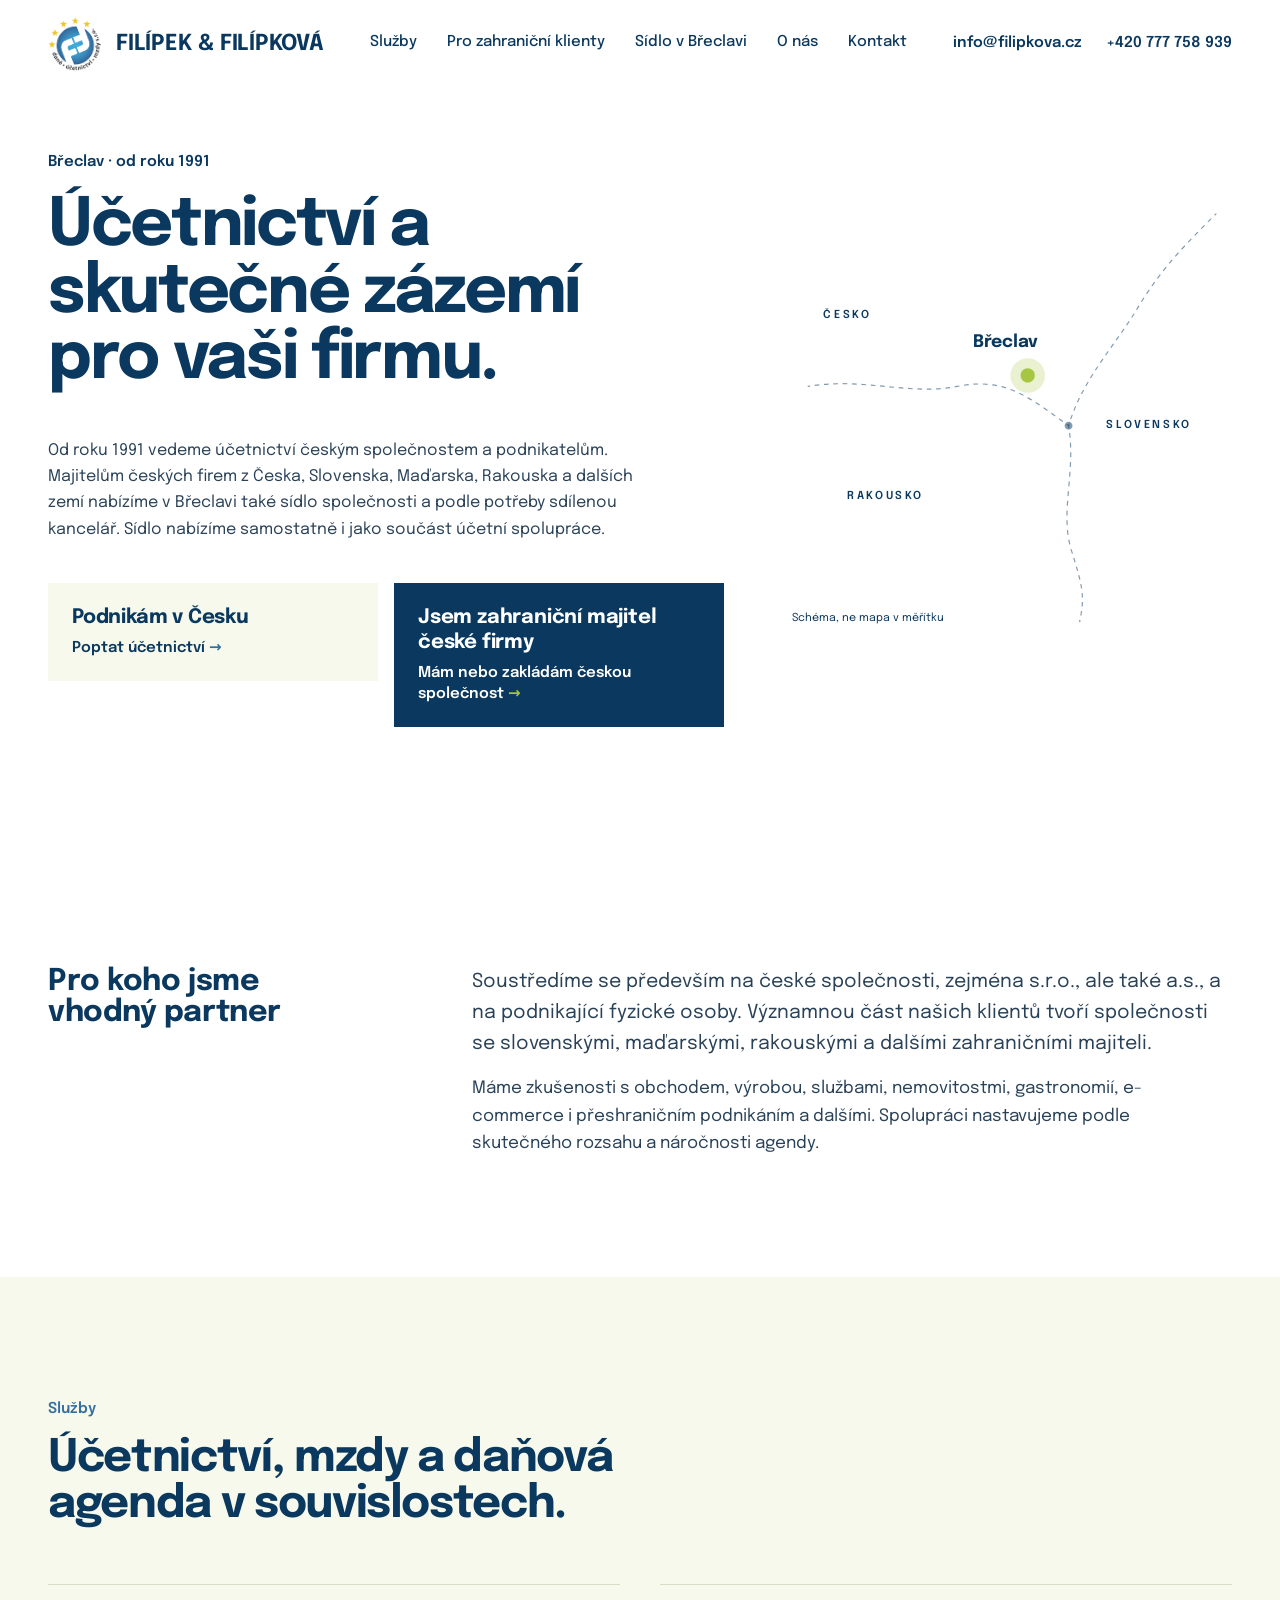
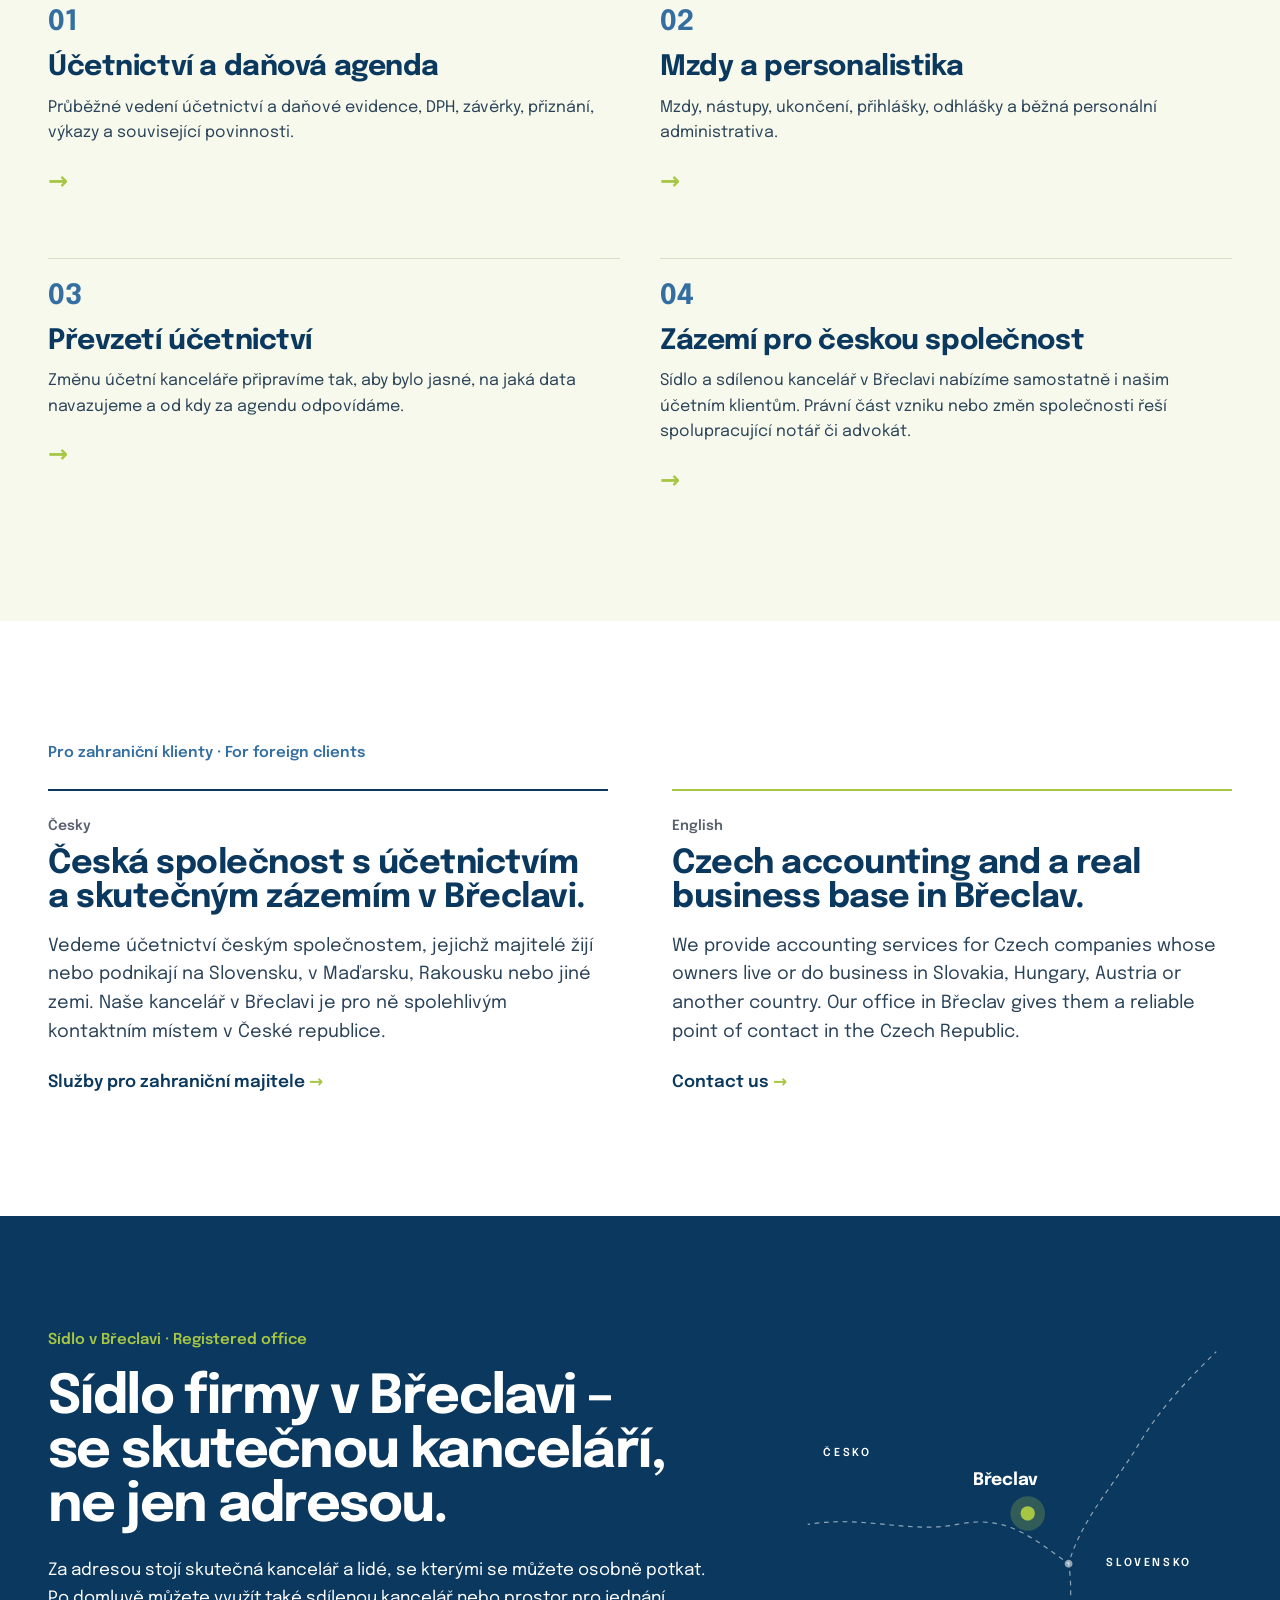
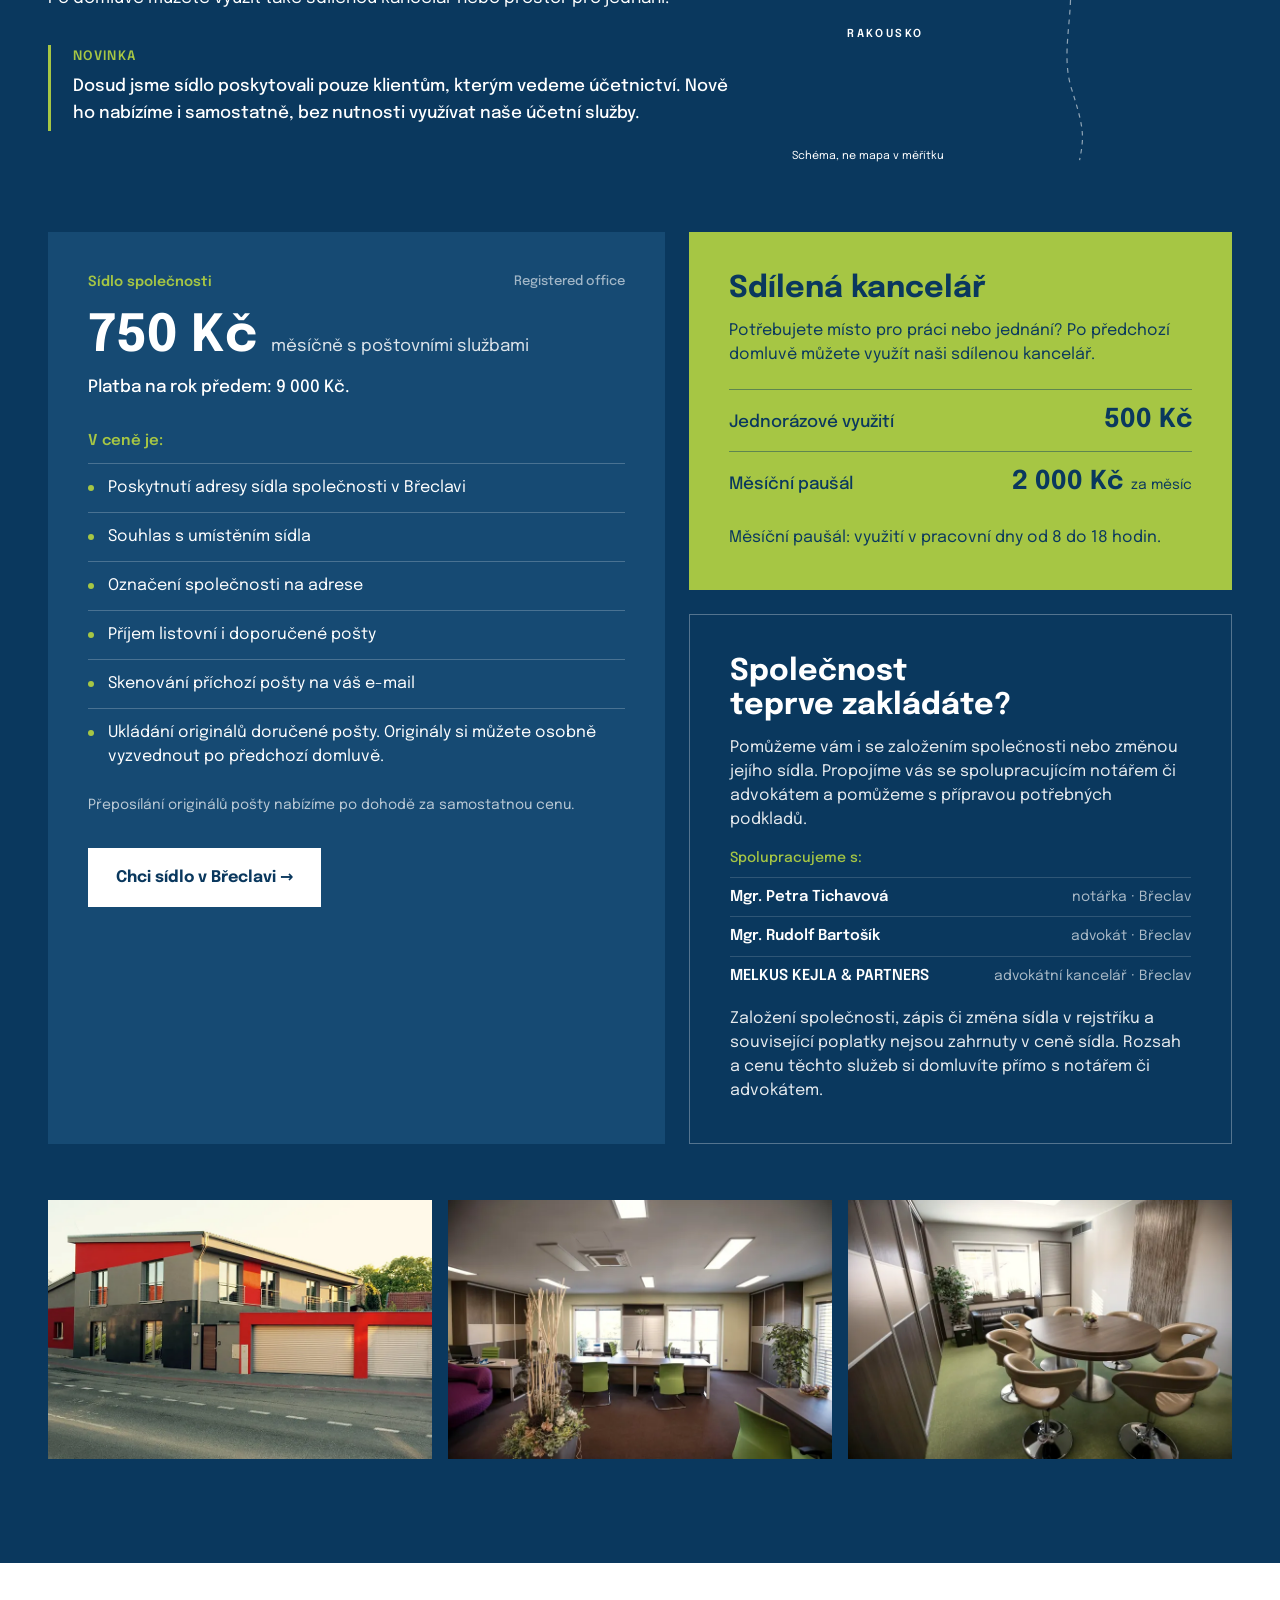
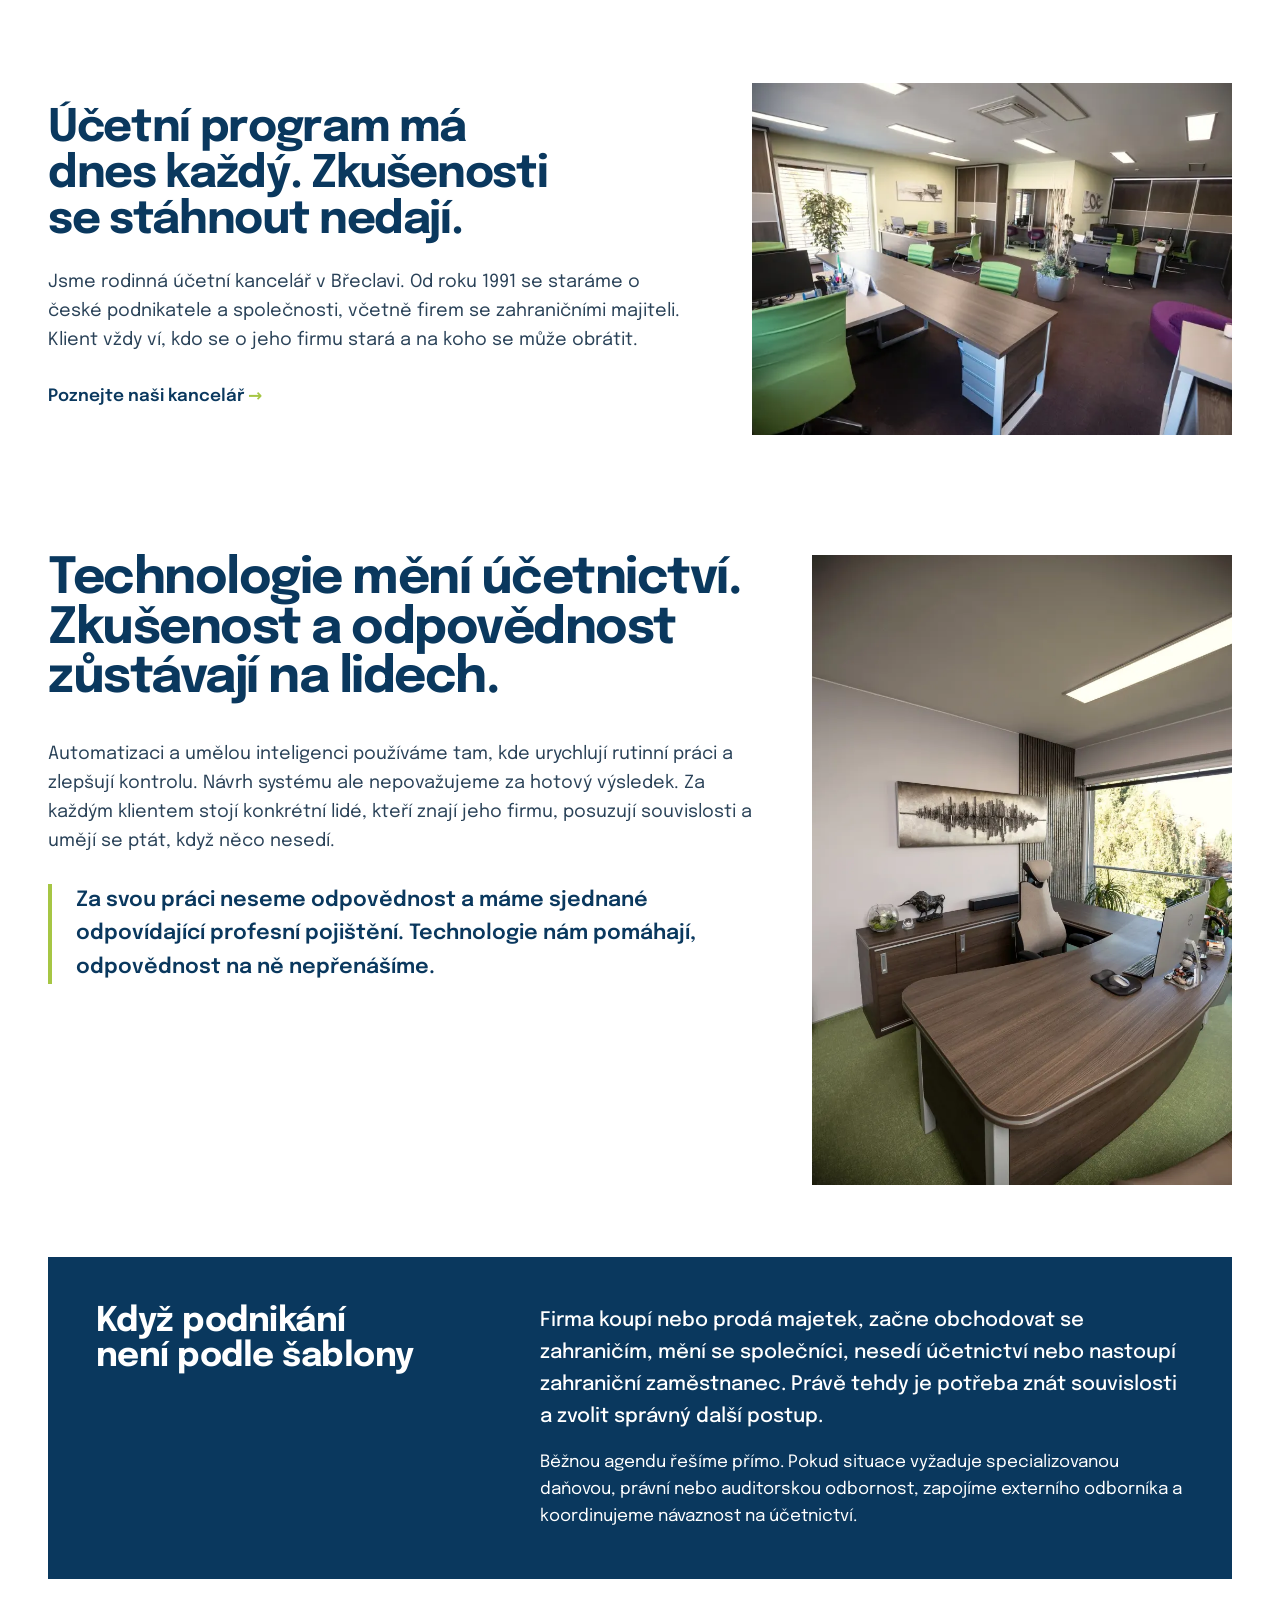
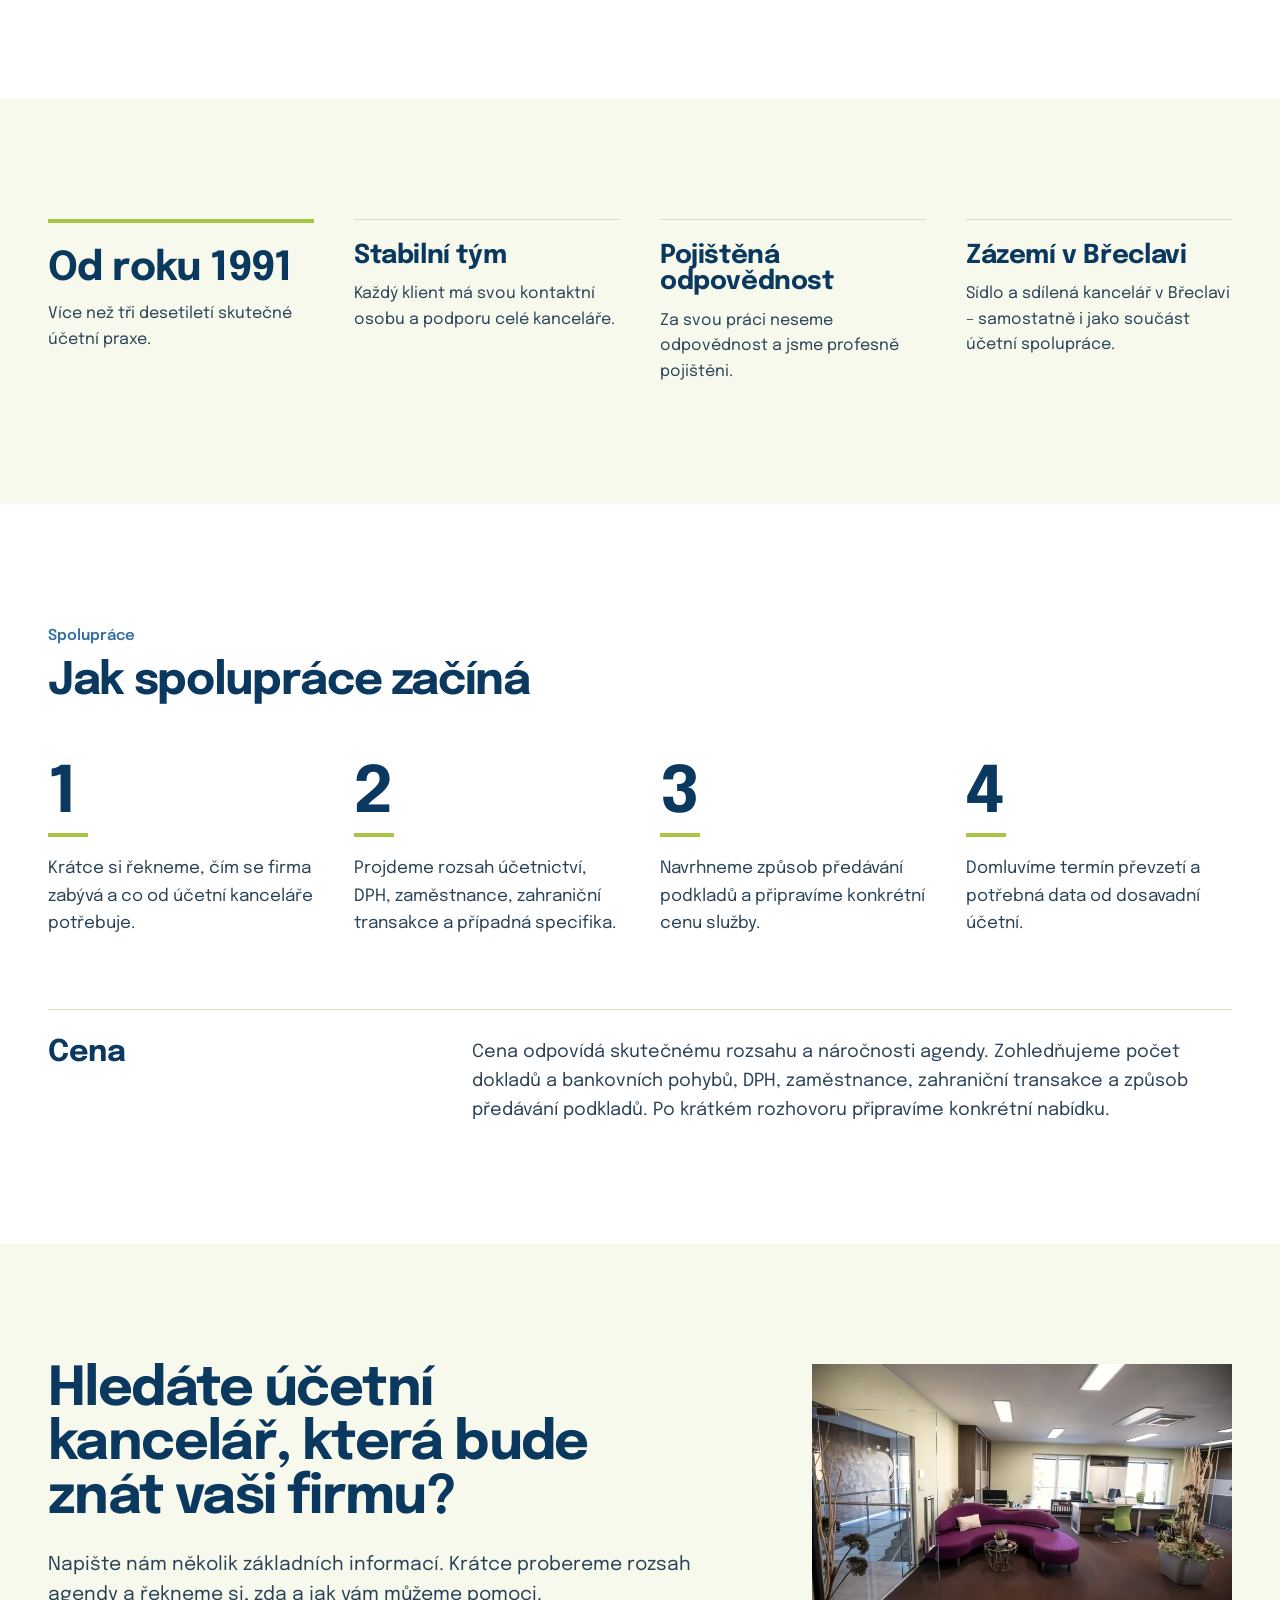
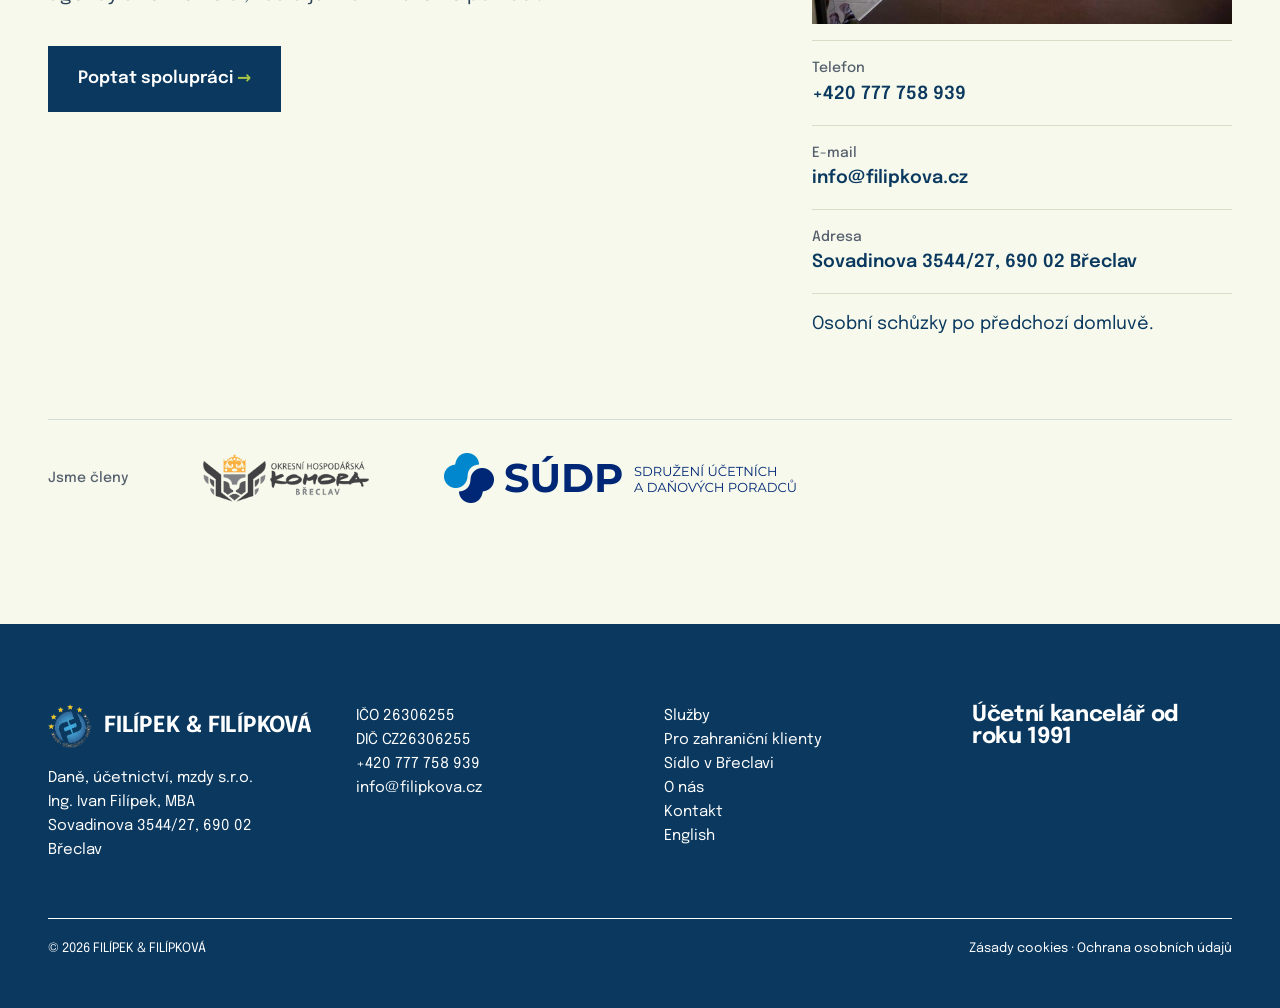
==== commit 60060e29: "Úpravy podle klienta 2. 11.: bez poznámky o DPH, OSVČ a daňová evidence, POHODA, fotky parkoviště a " ====
--- a/index.html
+++ b/index.html
@@ -17,7 +17,7 @@
   <link rel="apple-touch-icon" href="/assets/img/apple-touch-icon.png">
   <link rel="preload" href="/assets/fonts/epilogue-latin-ext-700.woff2" as="font" type="font/woff2" crossorigin>
   <link rel="preload" href="/assets/fonts/epilogue-latin-400.woff2" as="font" type="font/woff2" crossorigin>
-  <link rel="stylesheet" href="/assets/css/style.css?v=202610261707">
+  <link rel="stylesheet" href="/assets/css/style.css?v=202611031122">
   <meta name="robots" content="noindex, nofollow">
   <script type="application/ld+json">{"@context": "https://schema.org", "@type": "AccountingService", "name": "FILÍPEK & FILÍPKOVÁ – Daně, účetnictví, mzdy s.r.o.", "url": "https://filipkova.cz/", "logo": "https://filipkova.cz/assets/img/logo.png", "image": "https://filipkova.cz/assets/img/foto/foto-13-1600.webp", "telephone": "+420777758939", "email": "info@filipkova.cz", "foundingDate": "1991", "taxID": "CZ26306255", "address": {"@type": "PostalAddress", "streetAddress": "Sovadinova 3544/27", "addressLocality": "Břeclav", "postalCode": "690 02", "addressCountry": "CZ"}, "areaServed": ["CZ", "SK", "HU", "AT"], "founder": {"@type": "Person", "name": "Ing. Ivan Filípek, MBA"}}</script>
 </head>
@@ -209,7 +209,6 @@
       <img src="/assets/img/foto/foto-12-800.webp" srcset="/assets/img/foto/foto-12-800.webp 800w, /assets/img/foto/foto-12-1600.webp 1600w" sizes="(max-width: 820px) 100vw, 420px" alt="Otevřená kancelář s pracovními stoly" width="800" height="533" loading="lazy">
       <img src="/assets/img/foto/foto-18-800.webp" srcset="/assets/img/foto/foto-18-800.webp 800w, /assets/img/foto/foto-18-1600.webp 1600w" sizes="(max-width: 820px) 100vw, 420px" alt="Zasedací místnost pro jednání" width="800" height="533" loading="lazy">
     </div>
-    <p class="dph zvyrazneni">Všechny ceny jsou uvedeny bez DPH.</p>
   </div>
 </section>
 
@@ -343,6 +342,6 @@
     </div>
   </footer>
 
-  <script src="/assets/js/main.js?v=202610261707" defer></script>
+  <script src="/assets/js/main.js?v=202611031122" defer></script>
 </body>
 </html>
--- a/assets/css/style.css
+++ b/assets/css/style.css
@@ -266,6 +266,24 @@
 .kontakt-radek a, .kontakt-radek strong { font-size: 18px; font-weight: 600; color: var(--modra); text-decoration: none; }
 .kontakt-radek a:hover { text-decoration: underline; }
 .kontakt-radek p { font-size: 18px; color: var(--modra); }
+.kontakt-blok { display: grid; grid-template-columns: minmax(0, 1fr) 560px; gap: 80px; align-items: start; }
+.kontakt-velke { display: grid; gap: 4px; }
+.kontakt-velke a { display: block; padding: 12px 0; font-size: clamp(26px, 2.8vw, 38px); font-weight: 700; line-height: 1.15; letter-spacing: -0.01em; color: var(--modra); text-decoration: none; }
+.kontakt-velke a:hover { text-decoration: underline; text-decoration-thickness: 2px; text-underline-offset: 6px; }
+.kontakt-velke span { display: block; margin-bottom: 4px; font-size: 14px; font-weight: 500; letter-spacing: 0; color: var(--tlumeny); }
+.kontakt-tip { margin: 40px 0 8px; font-size: 18px; color: var(--modra); }
+.poptavka-zaloha { margin-top: 16px; font-size: 15px; line-height: 1.6; color: var(--modra); }
+.poptavka-zaloha a, .odkaz-tlacitko { display: inline-block; padding: 6px 0; color: var(--modra); font-weight: 600; text-decoration: underline; text-underline-offset: 3px; }
+.odkaz-tlacitko { background: none; border: 0; font: inherit; font-weight: 600; cursor: pointer; }
+.odkaz-tlacitko:focus-visible, .poptavka-zaloha a:focus-visible { outline: 2px solid var(--modra); outline-offset: 2px; }
+.poptavka-zaloha__ok { font-weight: 600; }
+.kontakt-budova img { width: 100%; aspect-ratio: 924 / 554; object-fit: cover; }
+.kontakt-budova figcaption { margin-top: 16px; }
+.kontakt-budova .kontakt-radek a { display: inline-block; padding: 4px 0; }
+.cesta__fotky { display: grid; grid-template-columns: repeat(2, minmax(0, 1fr)); gap: 16px; }
+.cesta__fotky img { width: 100%; aspect-ratio: 16 / 9; object-fit: cover; }
+.cesta__fotky figcaption { margin-top: 8px; font-size: 15px; font-weight: 500; color: var(--modra); }
+@media (max-width: 820px) { .cesta__fotky { grid-template-columns: minmax(0, 1fr); } }
 .clenstvi { display: flex; align-items: center; flex-wrap: wrap; gap: 32px 56px; border-top: 1px solid rgba(10,56,94,.15); padding-top: 32px; margin-top: 64px; }
 .clenstvi p { font-size: 14px; font-weight: 500; color: var(--tlumeny); }
 .clenstvi a { display: block; }
@@ -379,13 +397,14 @@
   .dukazy, .kroky { grid-template-columns: repeat(2, minmax(0, 1fr)); gap: 40px 32px; }
   .sablona { grid-template-columns: minmax(0, 1fr); gap: 20px; }
   .poptavka { grid-template-columns: minmax(0, 1fr) 360px; gap: 48px; }
+  .kontakt-blok { grid-template-columns: minmax(0, 1fr) minmax(0, 440px); gap: 56px; }
   .paticka__sloupce { grid-template-columns: repeat(2, minmax(0, 1fr)); }
 }
 @media (max-width: 820px) {
   :root { --gutter: 20px; --sekce: 72px; }
   body { font-size: 16px; }
   .hero { padding-top: 32px; padding-bottom: 72px; }
-  .hero__in, .sidlo__radek, .text-foto, .text-foto--top, .poptavka, .pod-hero__in, .sloupce-2, .jazyky, .sluzby, .vyzva { grid-template-columns: minmax(0, 1fr); }
+  .hero__in, .sidlo__radek, .text-foto, .text-foto--top, .poptavka, .kontakt-blok, .pod-hero__in, .sloupce-2, .jazyky, .sluzby, .vyzva { grid-template-columns: minmax(0, 1fr); }
   .hero__perex { margin-top: 24px; }
   .hero__schema { margin-top: 8px; max-width: 400px; }
   .sidlo__schema { max-width: 400px; }
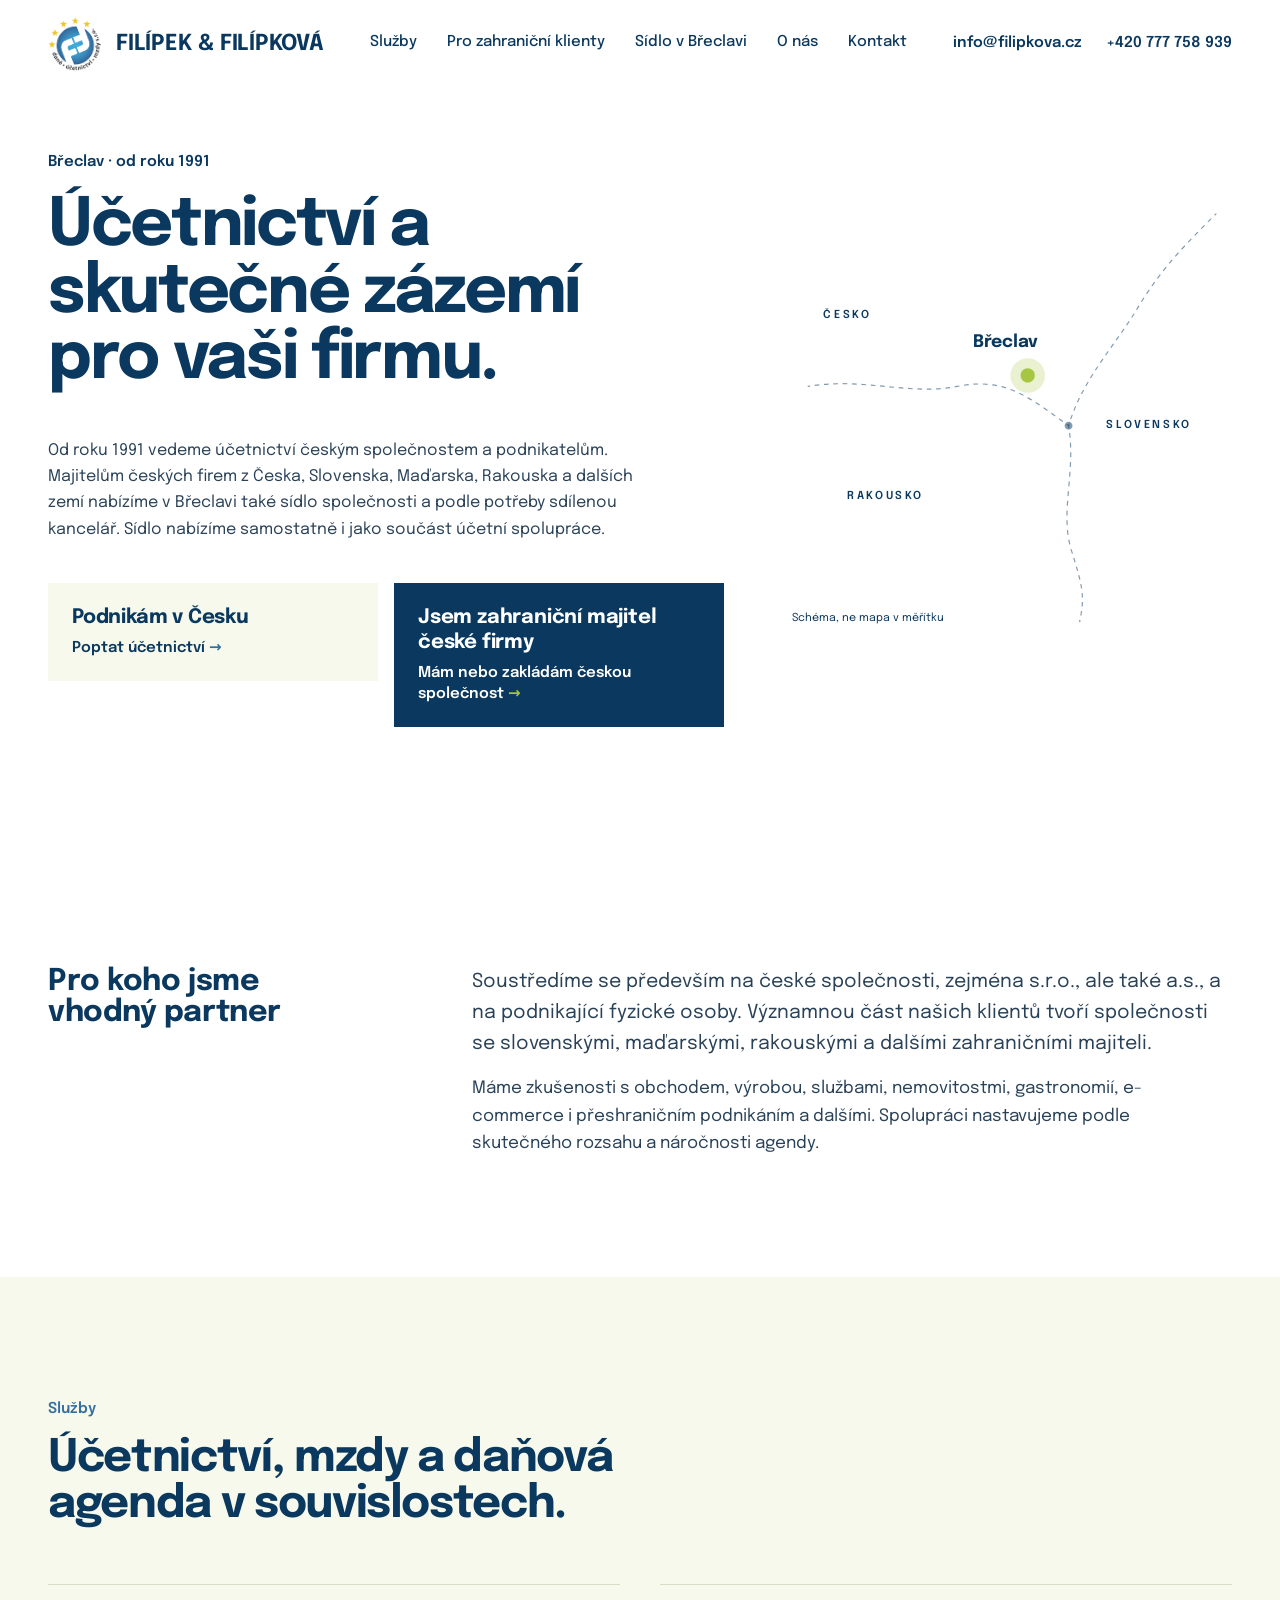
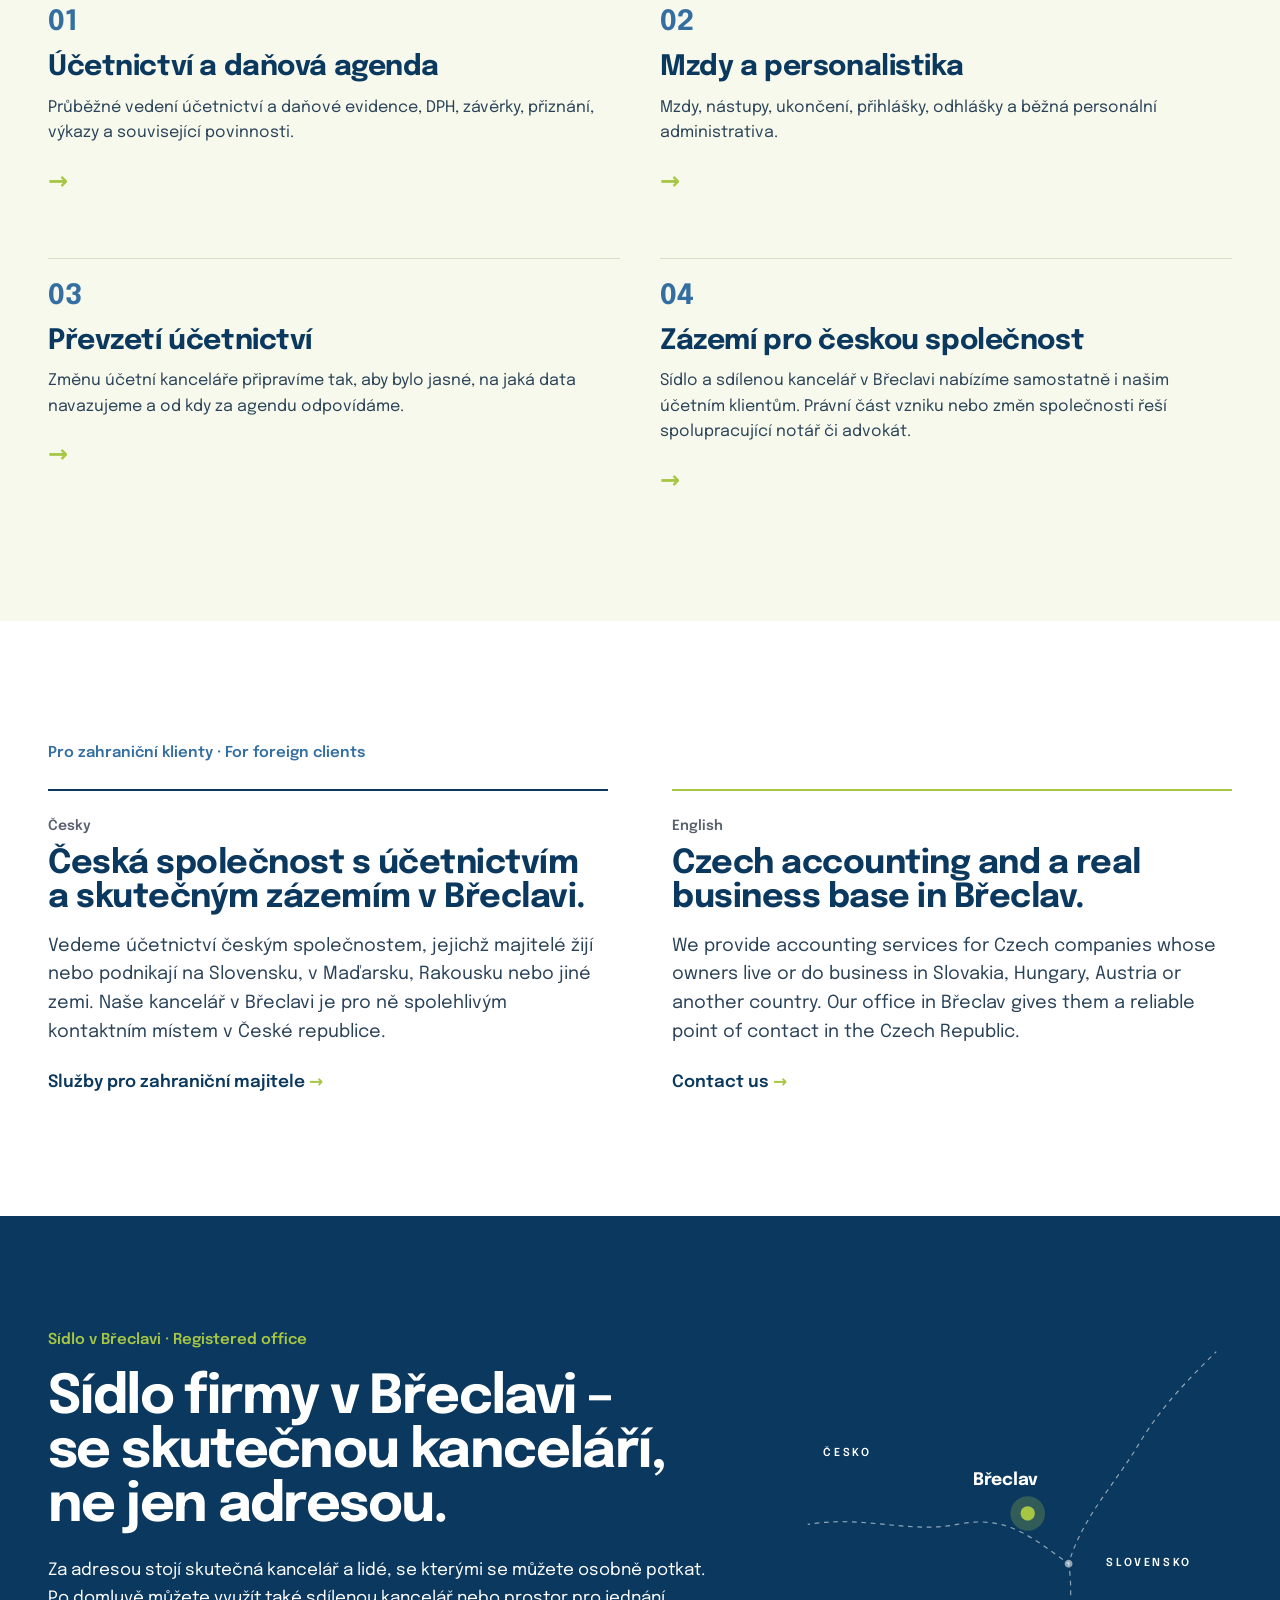
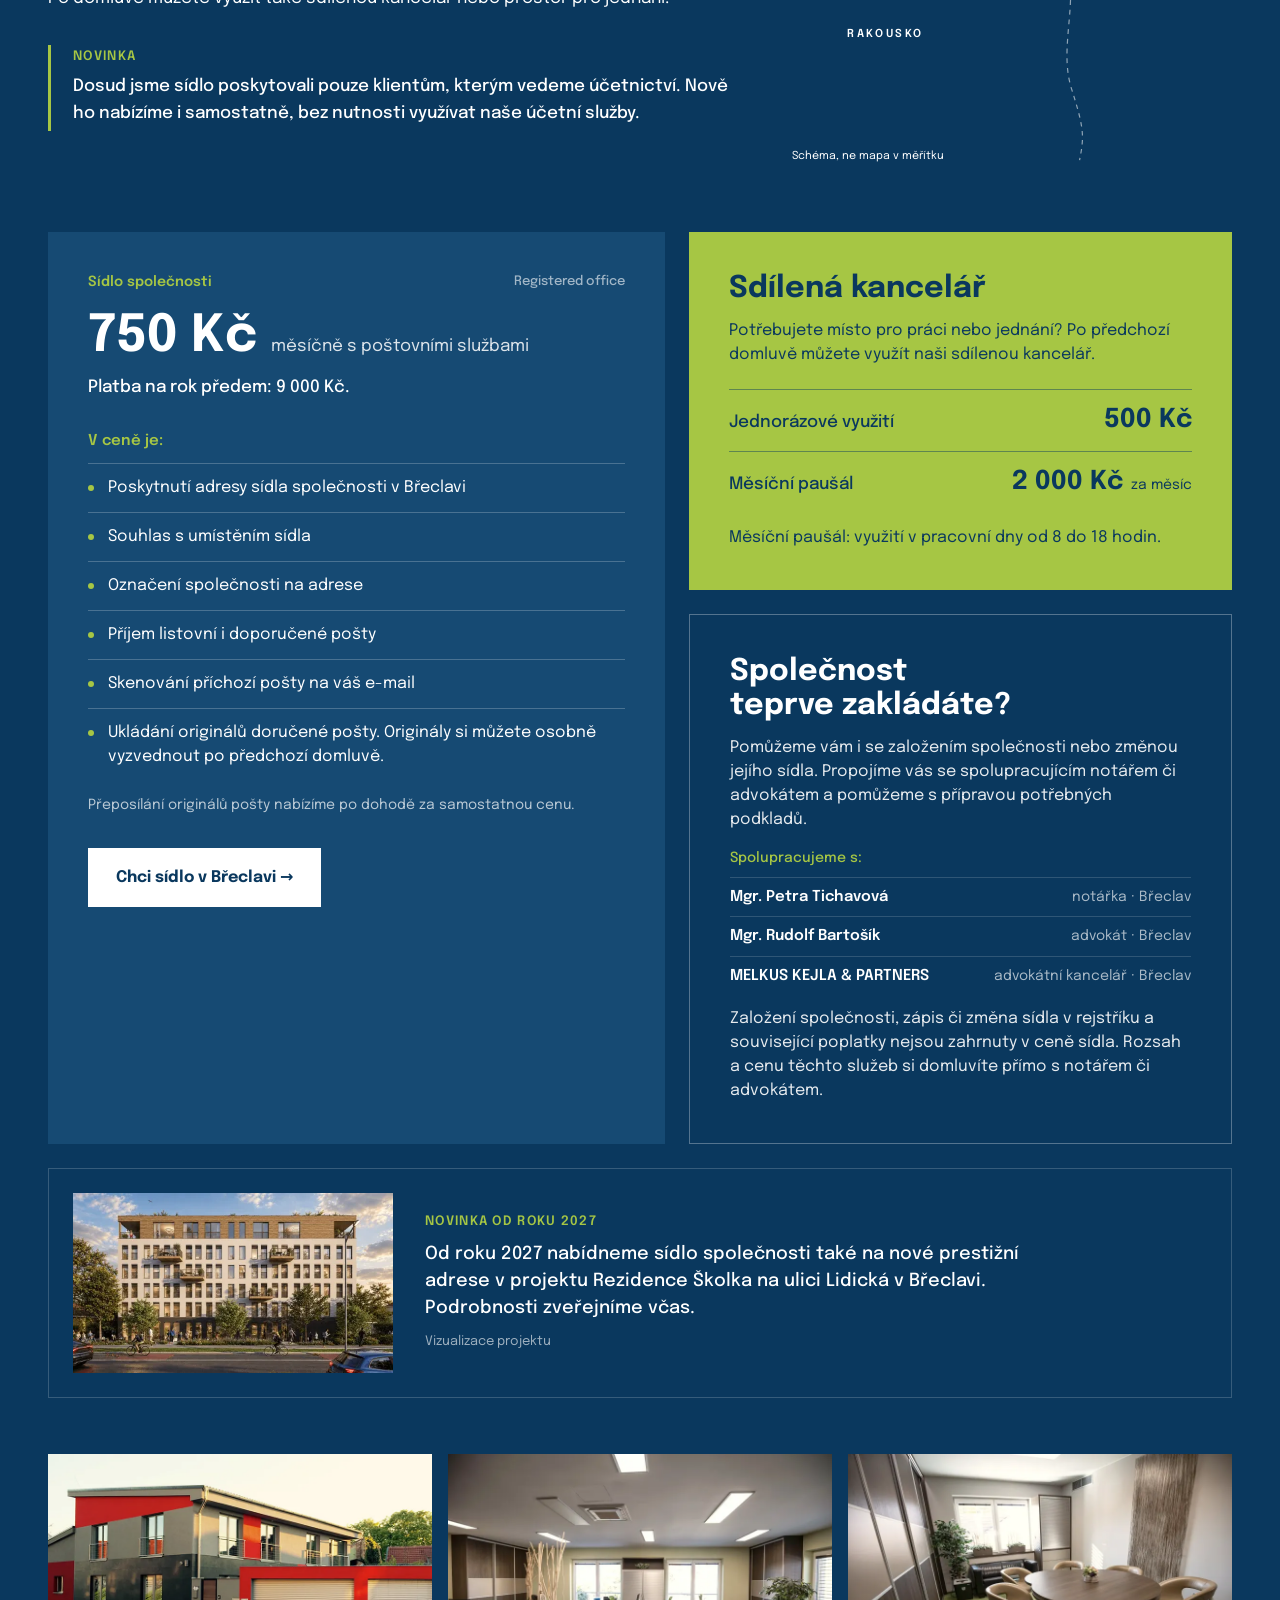
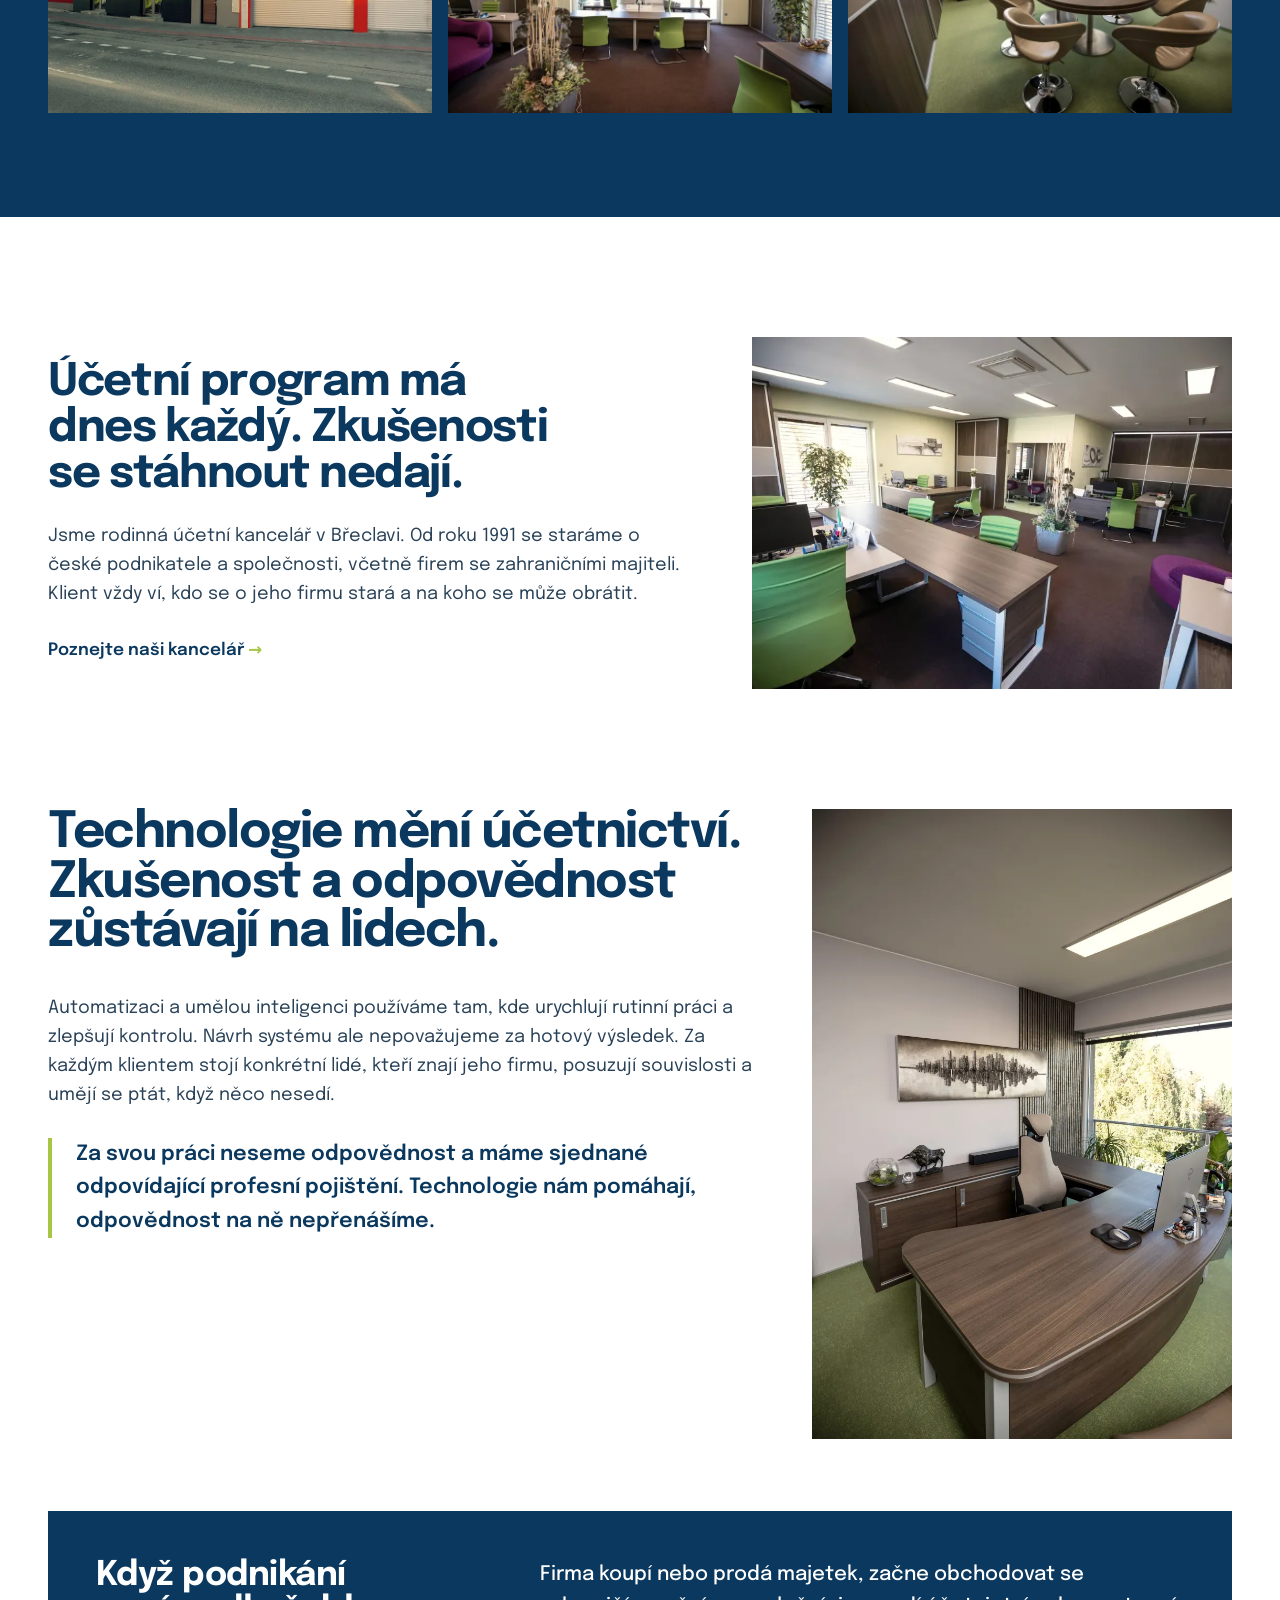
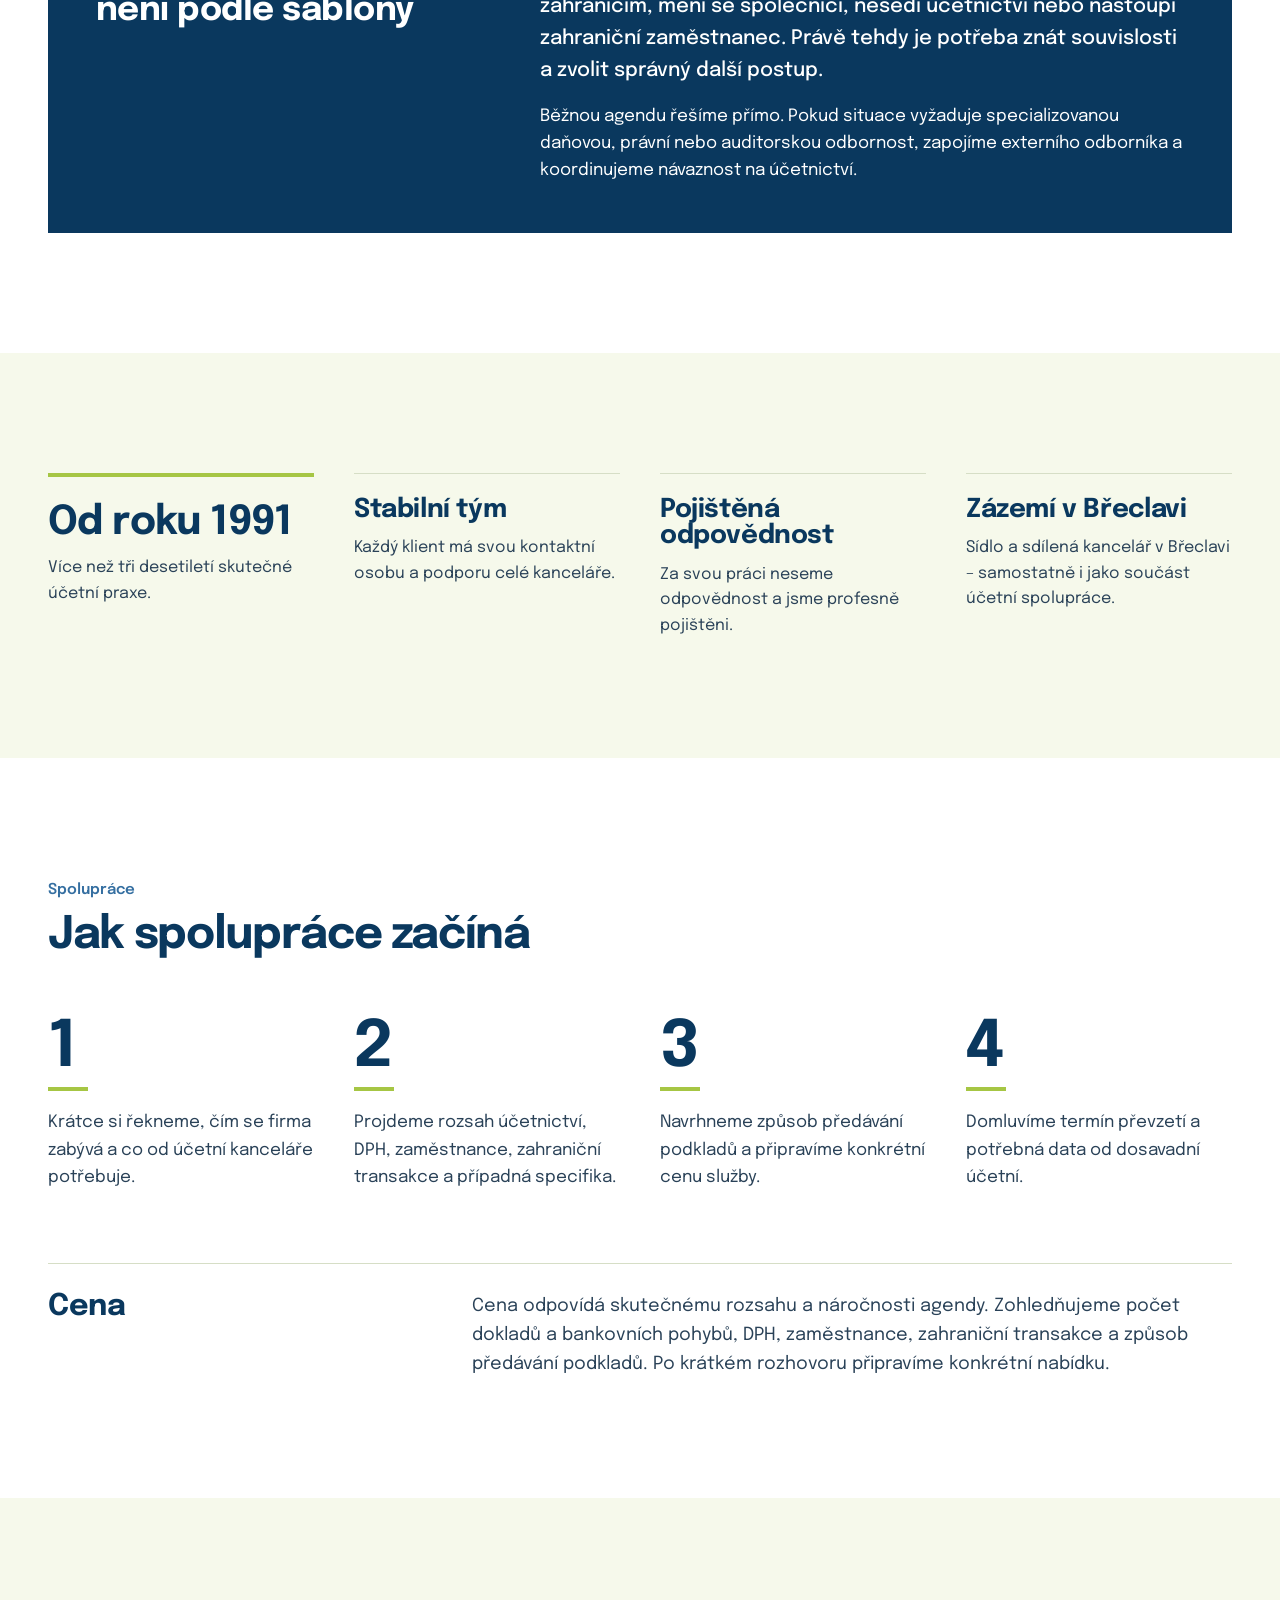
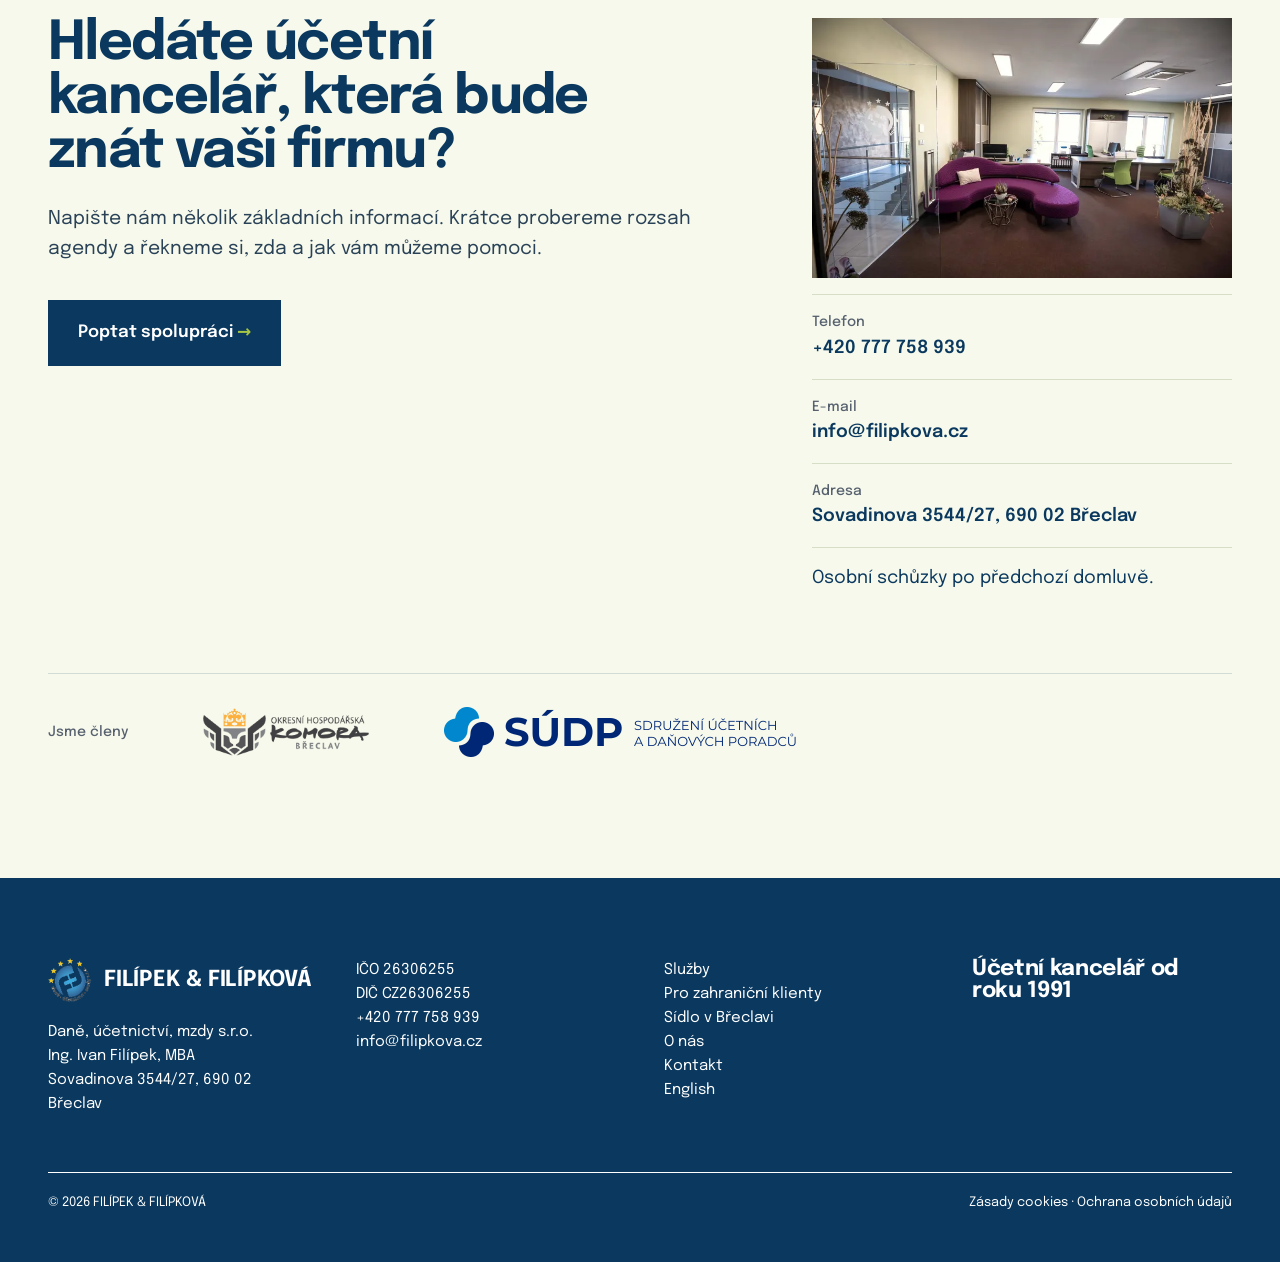
==== commit bfa3be2e: "Novinka k sídlu: Rezidence Školka od 2027; zkrácená poptávka sídla Co-Authored-By: Claude Opus 5.5 <" ====
--- a/index.html
+++ b/index.html
@@ -17,7 +17,7 @@
   <link rel="apple-touch-icon" href="/assets/img/apple-touch-icon.png">
   <link rel="preload" href="/assets/fonts/epilogue-latin-ext-700.woff2" as="font" type="font/woff2" crossorigin>
   <link rel="preload" href="/assets/fonts/epilogue-latin-400.woff2" as="font" type="font/woff2" crossorigin>
-  <link rel="stylesheet" href="/assets/css/style.css?v=202611031122">
+  <link rel="stylesheet" href="/assets/css/style.css?v=202611032052">
   <meta name="robots" content="noindex, nofollow">
   <script type="application/ld+json">{"@context": "https://schema.org", "@type": "AccountingService", "name": "FILÍPEK & FILÍPKOVÁ – Daně, účetnictví, mzdy s.r.o.", "url": "https://filipkova.cz/", "logo": "https://filipkova.cz/assets/img/logo.png", "image": "https://filipkova.cz/assets/img/foto/foto-13-1600.webp", "telephone": "+420777758939", "email": "info@filipkova.cz", "foundingDate": "1991", "taxID": "CZ26306255", "address": {"@type": "PostalAddress", "streetAddress": "Sovadinova 3544/27", "addressLocality": "Břeclav", "postalCode": "690 02", "addressCountry": "CZ"}, "areaServed": ["CZ", "SK", "HU", "AT"], "founder": {"@type": "Person", "name": "Ing. Ivan Filípek, MBA"}}</script>
 </head>
@@ -203,6 +203,14 @@
         </div>
       </div>
     </div>
+    <div class="nova-adresa">
+      <img src="/assets/img/foto/rezidence-skolka-480.webp" srcset="/assets/img/foto/rezidence-skolka-480.webp 480w, /assets/img/foto/rezidence-skolka-800.webp 800w" sizes="(max-width: 820px) 100vw, 320px" alt="Vizualizace projektu Rezidence Školka na ulici Lidická v Břeclavi" width="480" height="270" loading="lazy">
+      <div>
+        <b>NOVINKA OD ROKU 2027</b>
+        <p>Od roku 2027 nabídneme sídlo společnosti také na nové prestižní adrese v projektu Rezidence Školka na ulici Lidická v Břeclavi. Podrobnosti zveřejníme včas.</p>
+        <small>Vizualizace projektu</small>
+      </div>
+    </div>
 
     <div class="fotky-3">
       <img src="/assets/img/foto/budova-924.webp" alt="Budova kanceláře v Sovadinově ulici v Břeclavi" width="924" height="554" loading="lazy">
@@ -342,6 +350,6 @@
     </div>
   </footer>
 
-  <script src="/assets/js/main.js?v=202611031122" defer></script>
+  <script src="/assets/js/main.js?v=202611032052" defer></script>
 </body>
 </html>
--- a/assets/css/style.css
+++ b/assets/css/style.css
@@ -184,6 +184,12 @@
 .novinka b { display: block; font-size: 13px; font-weight: 600; letter-spacing: .1em; color: var(--zelena); line-height: 1.3; }
 .novinka p { margin-top: 8px; font-size: 17px; font-weight: 500; line-height: 1.55; }
 .nabidka { display: grid; grid-template-columns: minmax(0, 668fr) minmax(0, 588fr); gap: 24px; margin-top: 64px; }
+.nova-adresa { display: grid; grid-template-columns: 320px minmax(0, 1fr); gap: 32px; align-items: center; margin-top: 24px; border: 1px solid rgba(255,255,255,.18); padding: 24px; }
+.nova-adresa img { width: 100%; aspect-ratio: 16 / 9; object-fit: cover; }
+.nova-adresa b { display: block; font-size: 13px; font-weight: 600; letter-spacing: .1em; color: var(--zelena); line-height: 1.3; }
+.nova-adresa p { margin-top: 10px; font-size: 18px; font-weight: 500; line-height: 1.5; max-width: 62ch; }
+.nova-adresa small { display: block; margin-top: 10px; font-size: 13px; color: rgba(255,255,255,.6); }
+@media (max-width: 820px) { .nova-adresa { grid-template-columns: minmax(0, 1fr); gap: 20px; } }
 .karta-sidlo { background: var(--modra-karta); padding: 40px; }
 .karta-sidlo__stitek { display: flex; justify-content: space-between; gap: 16px; line-height: 1.5; }
 .karta-sidlo__stitek b { font-size: 14px; font-weight: 600; color: var(--zelena); }
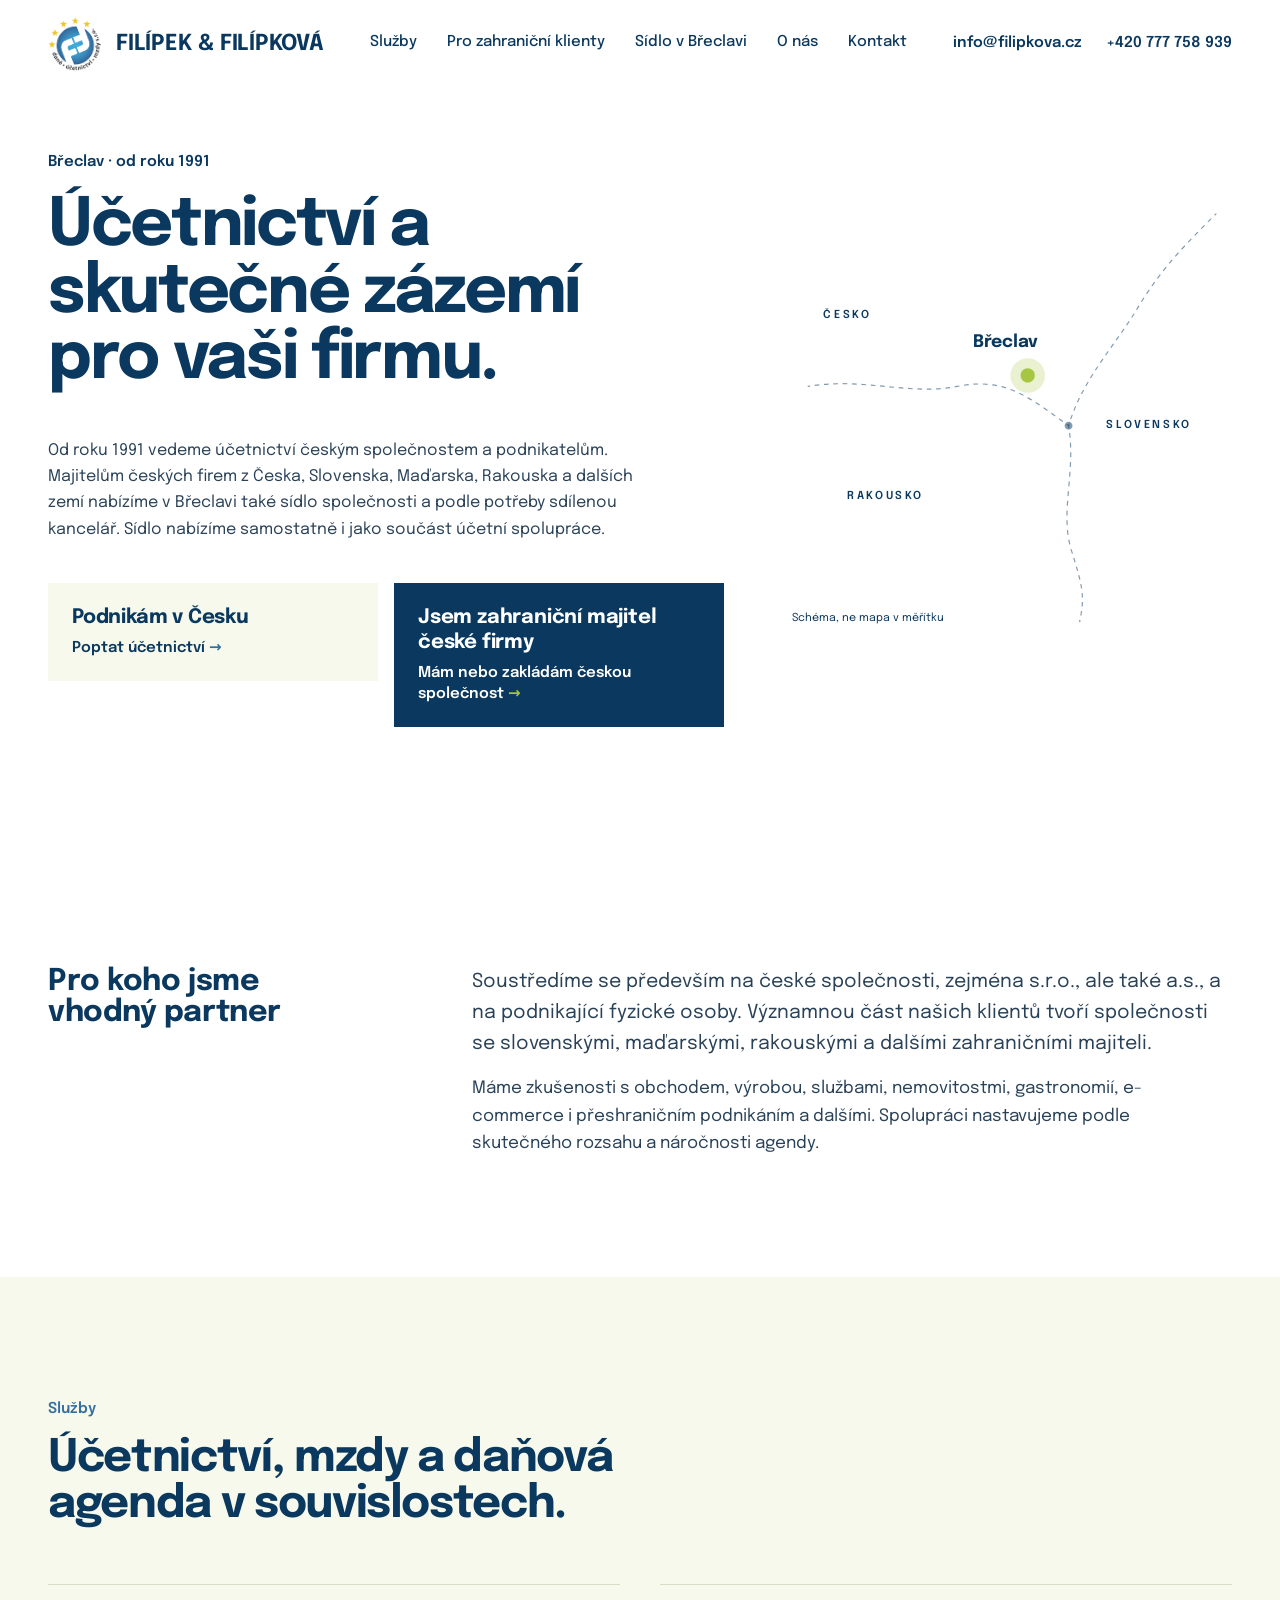
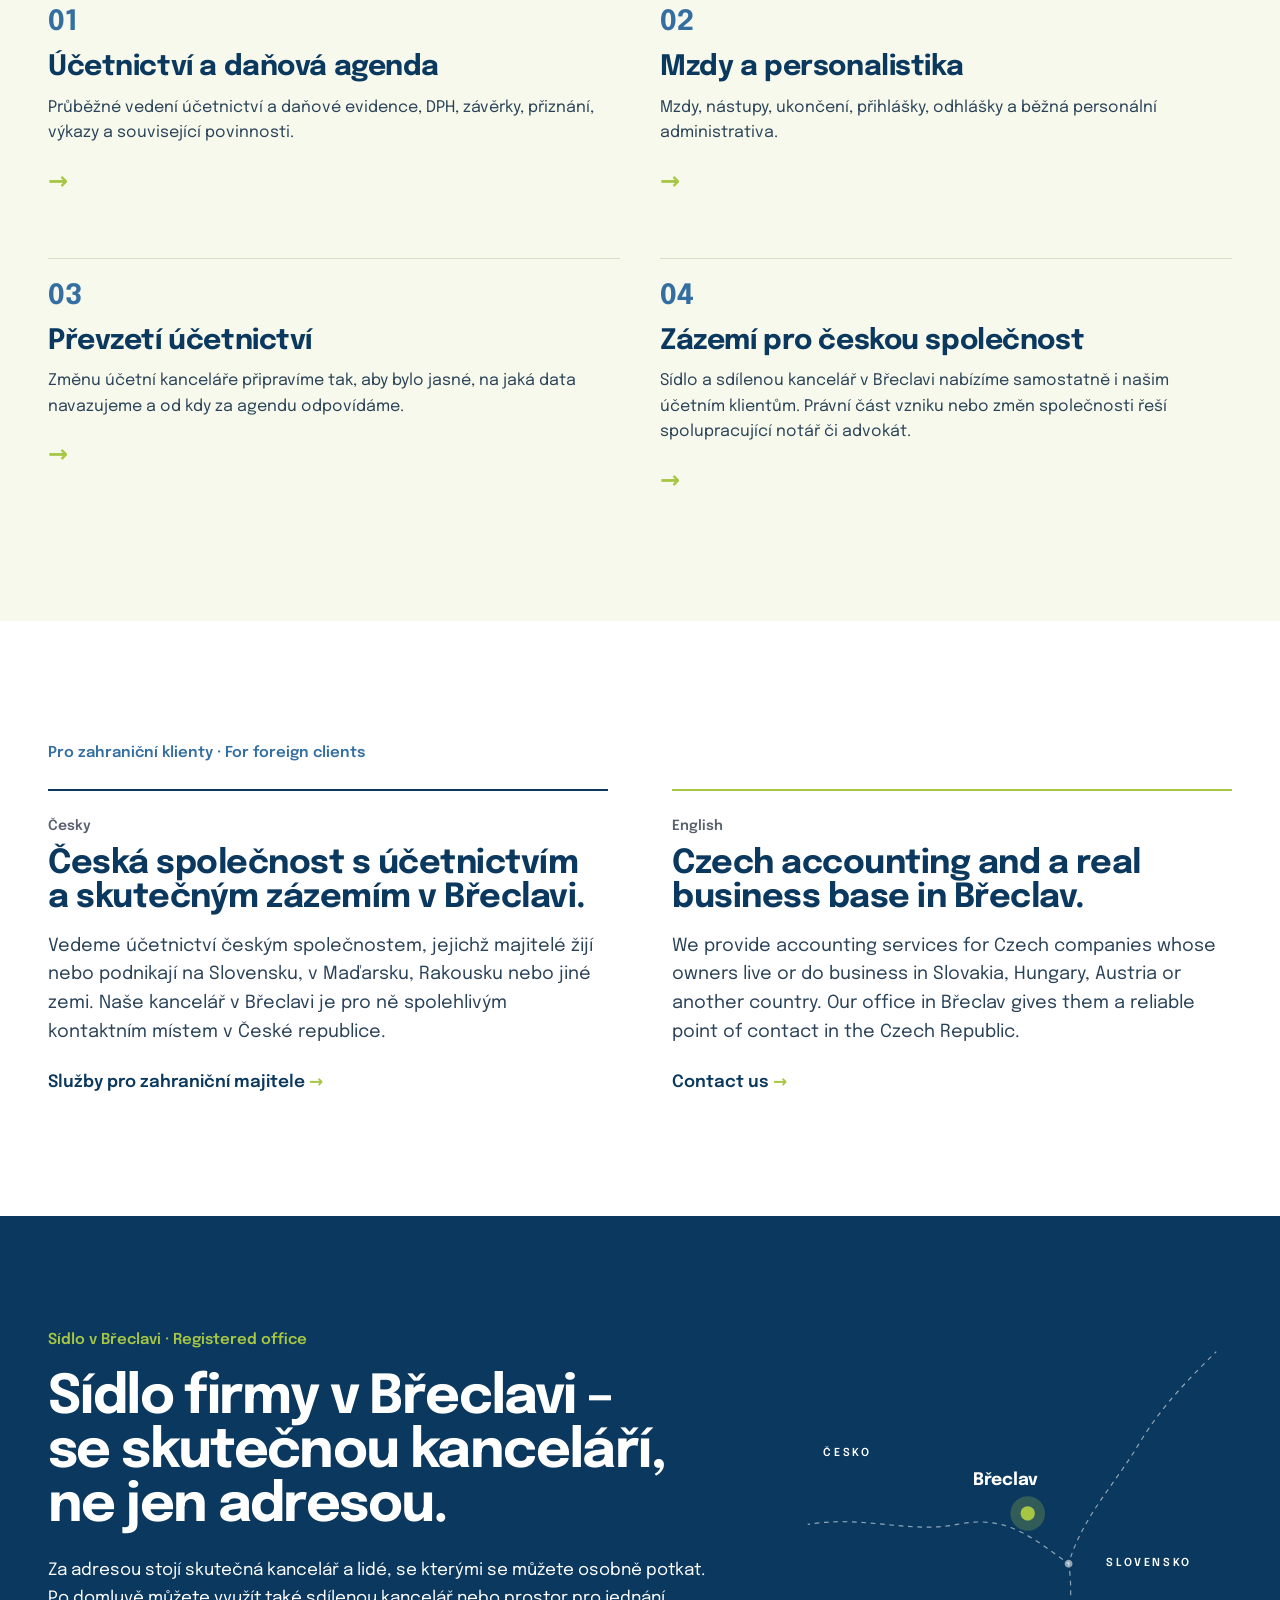
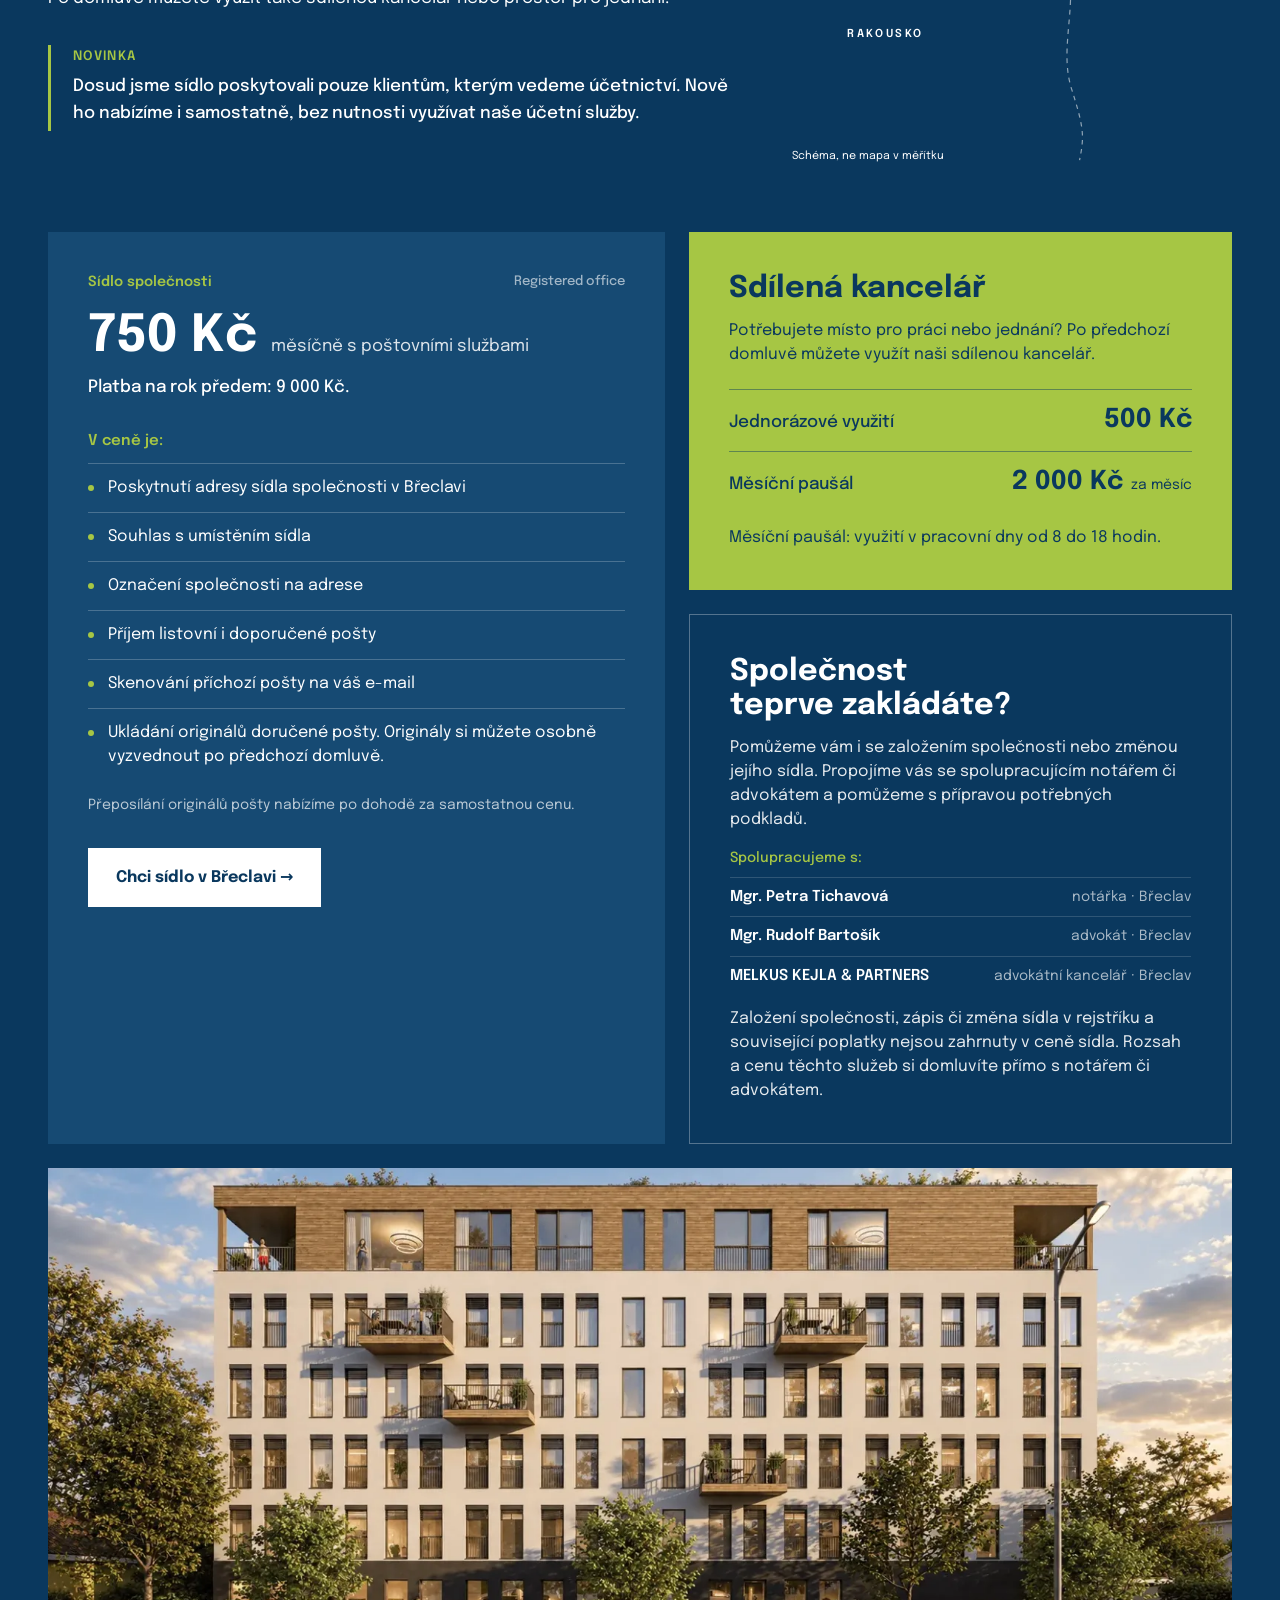
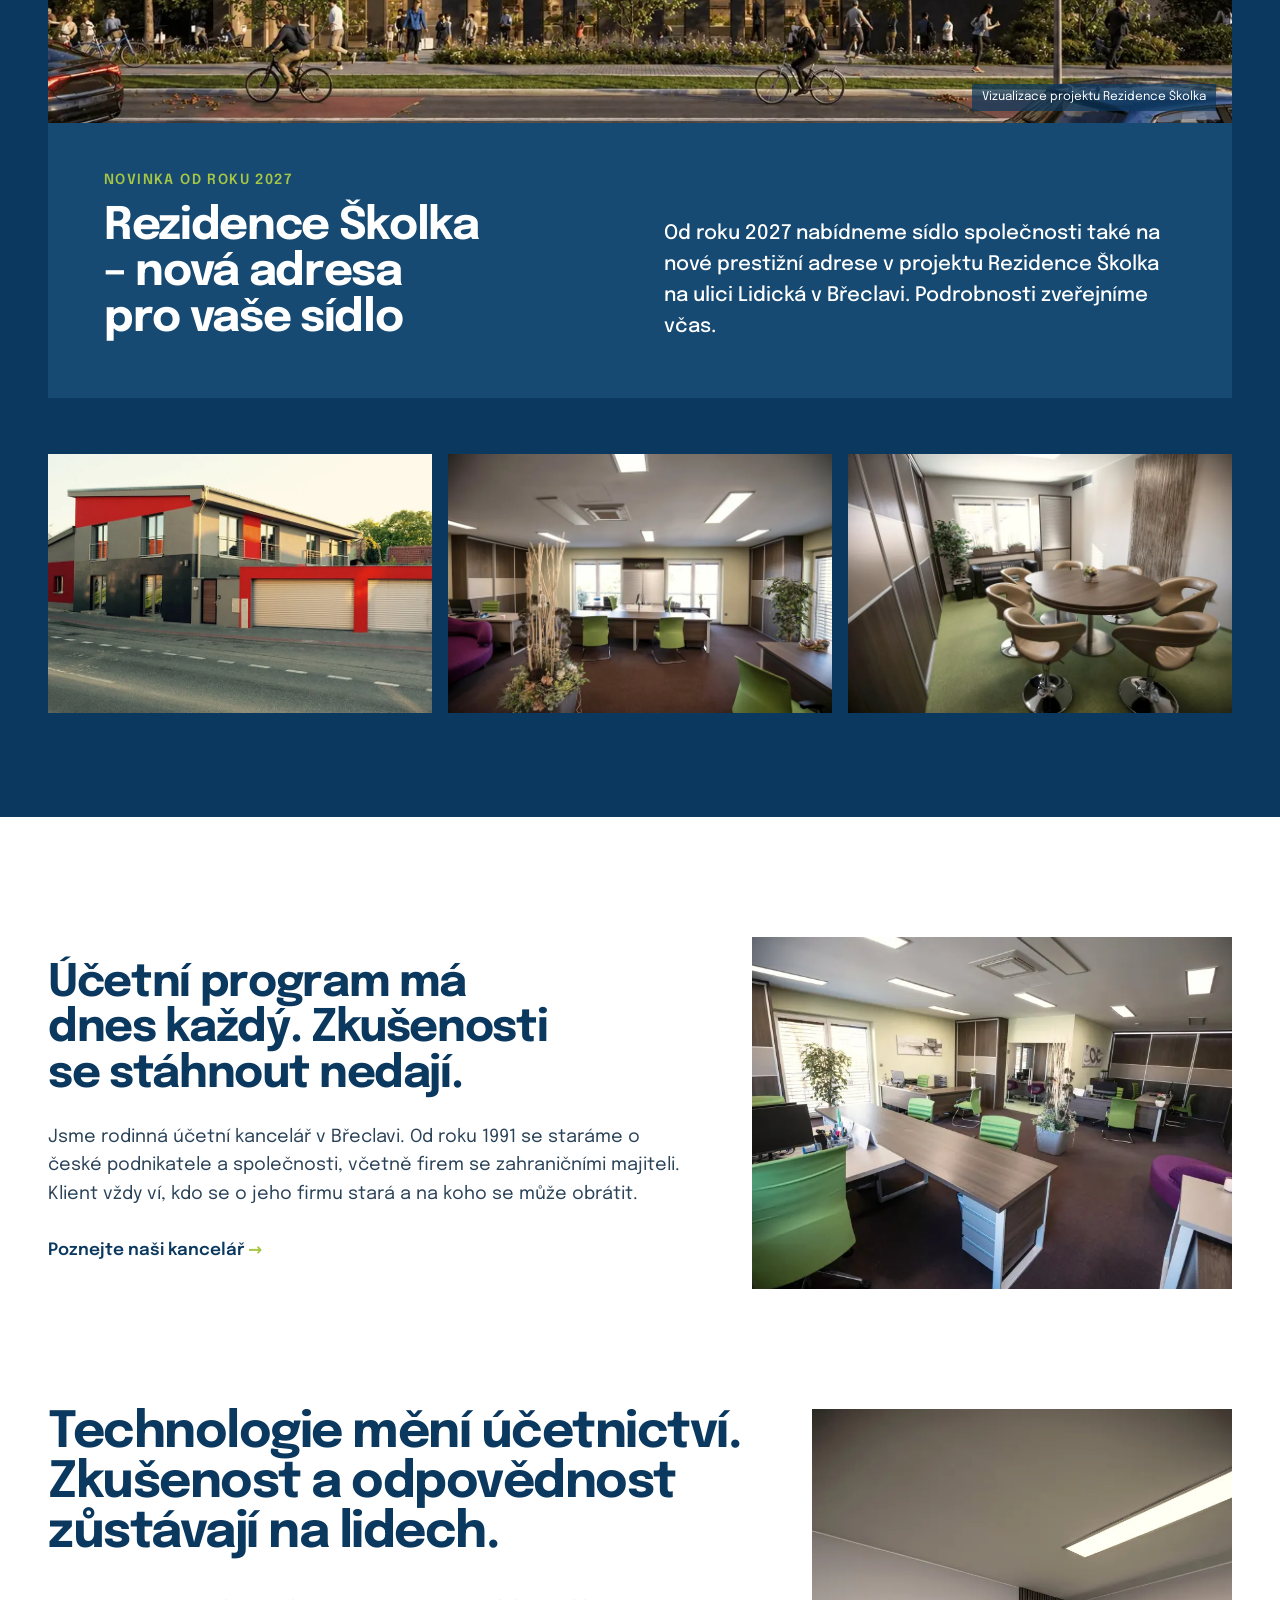
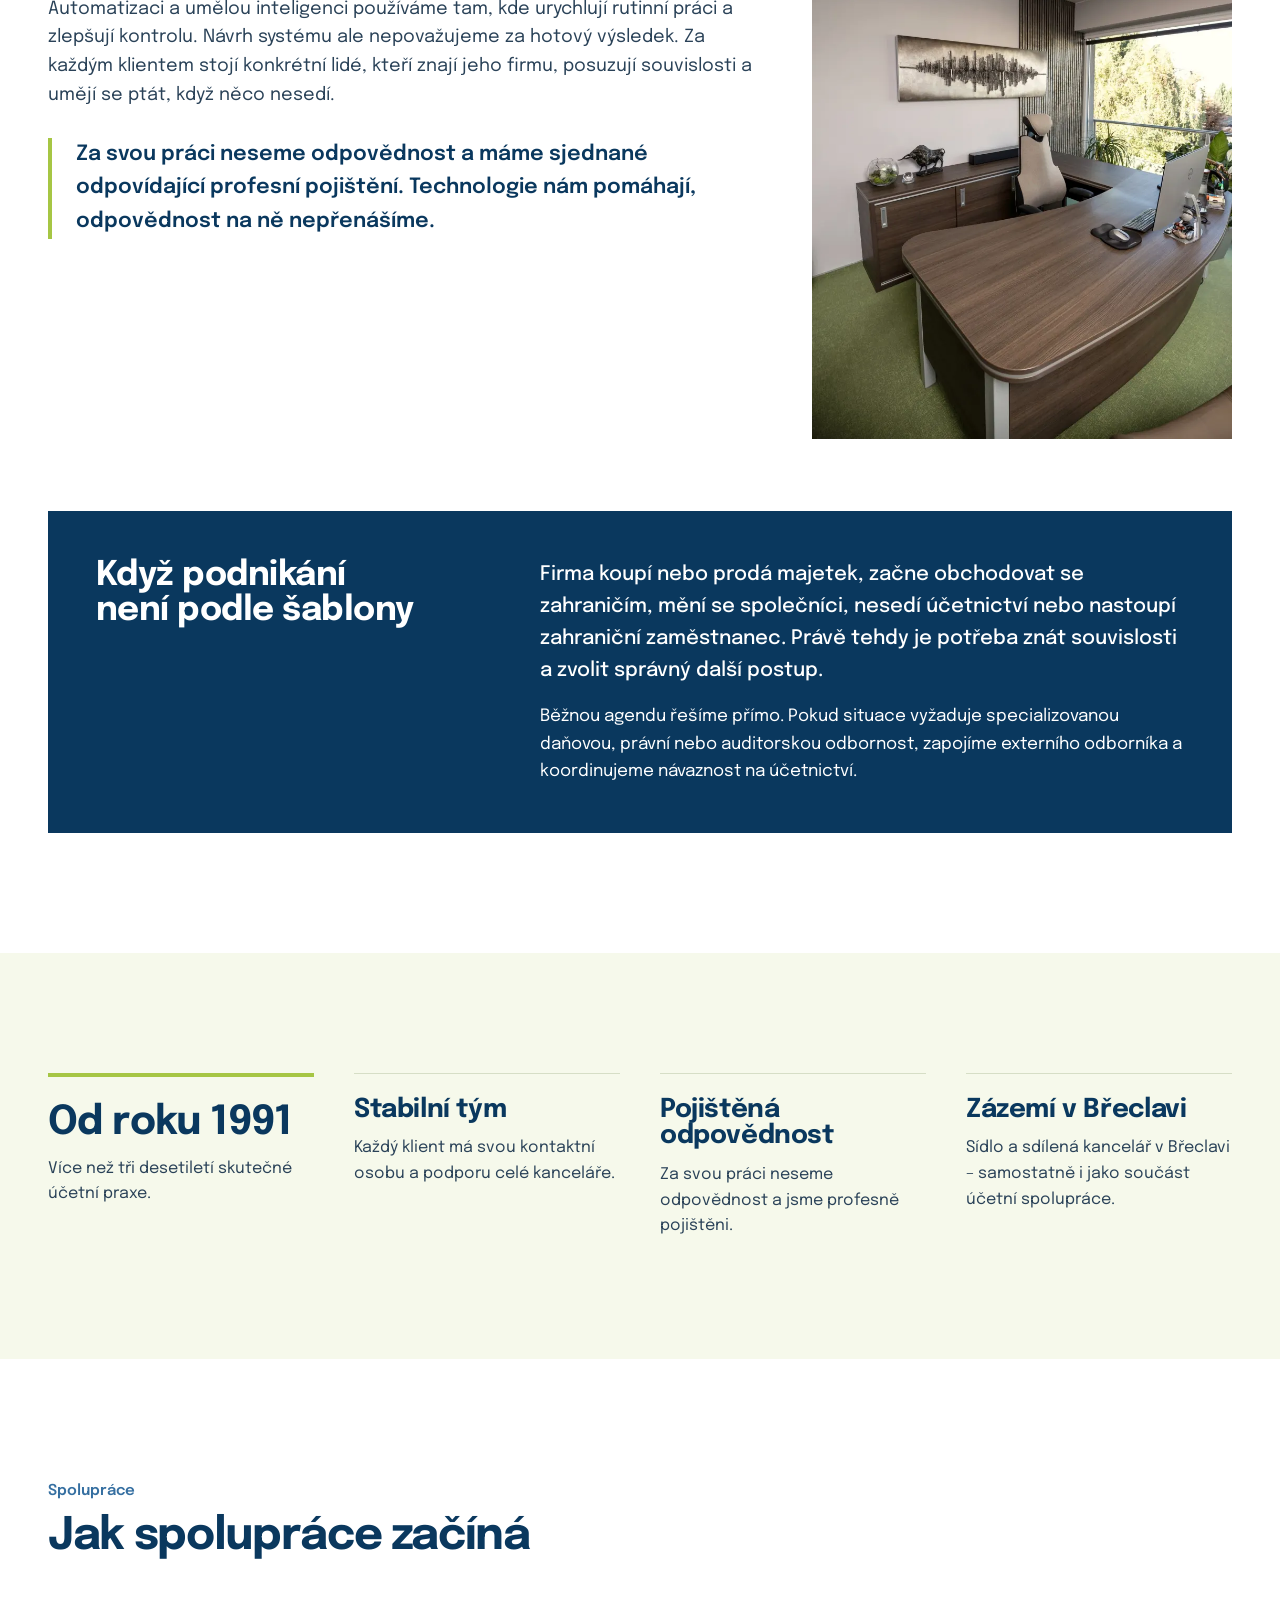
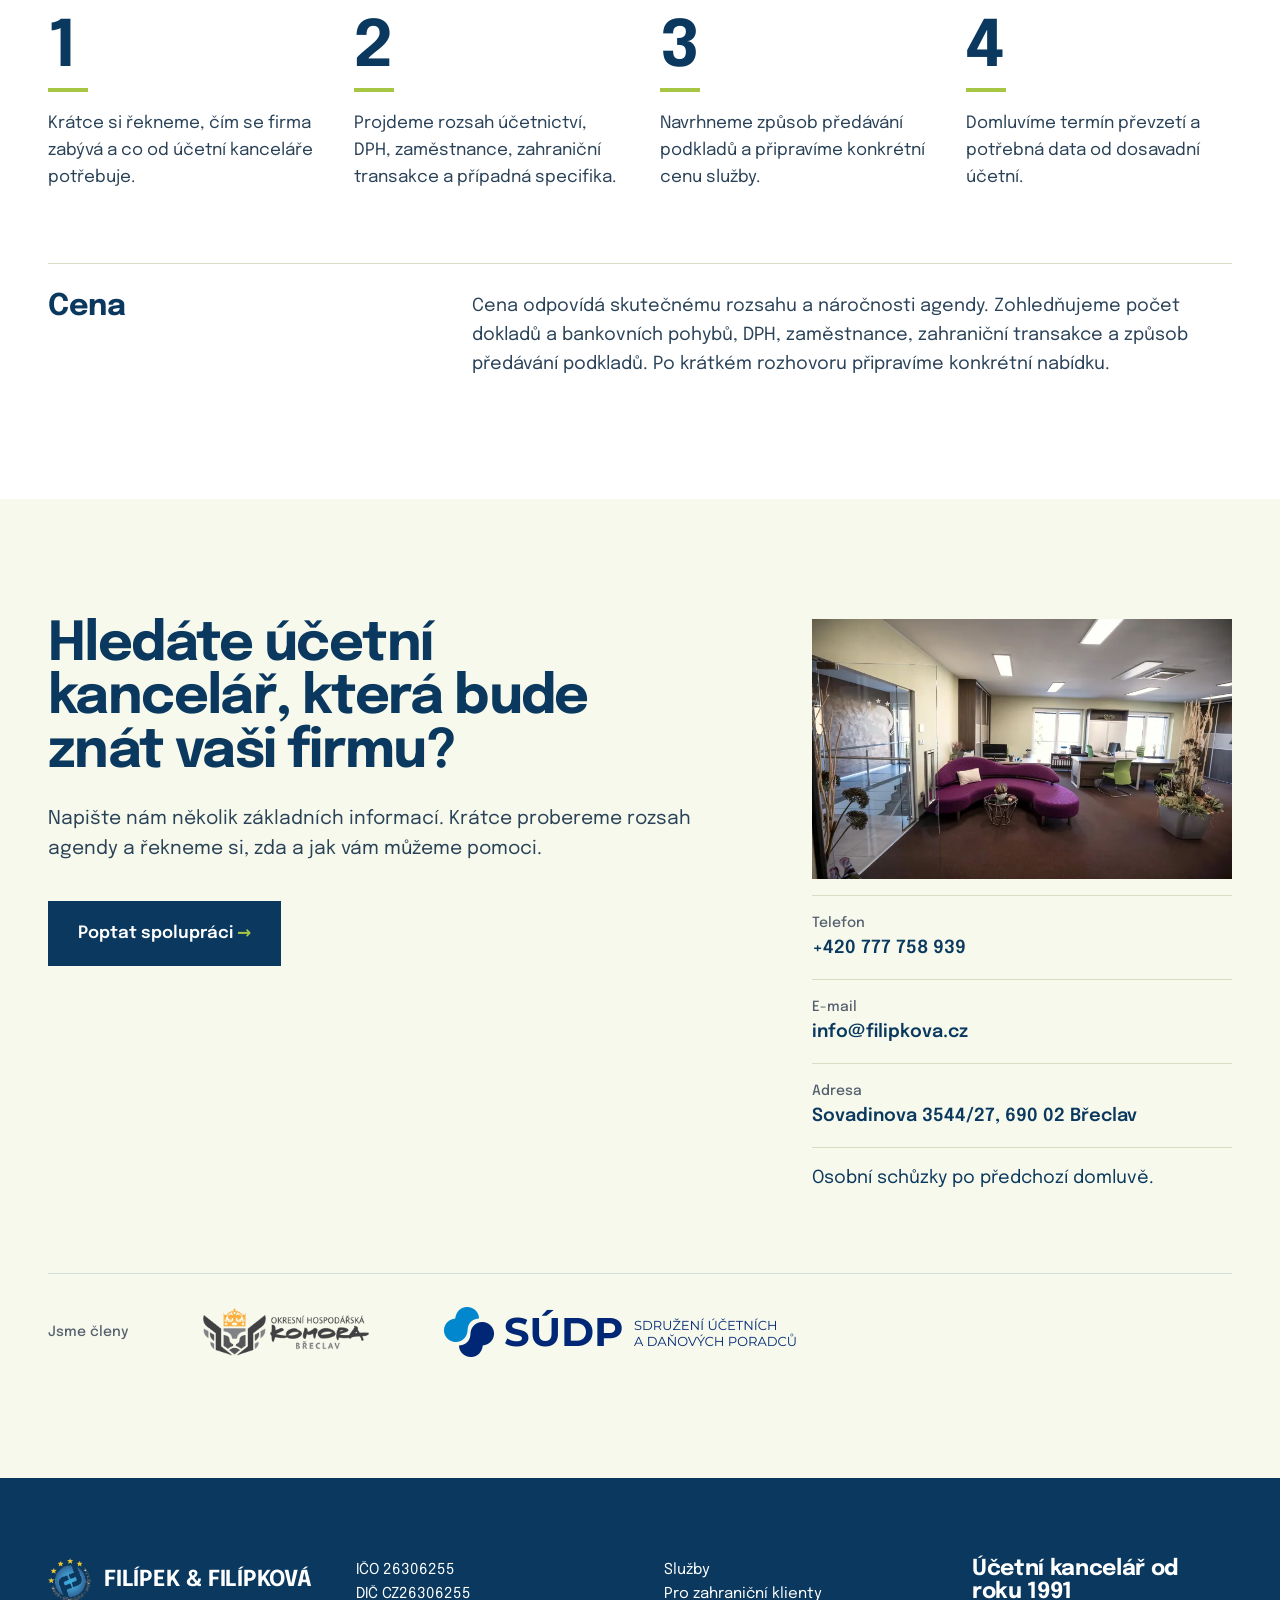
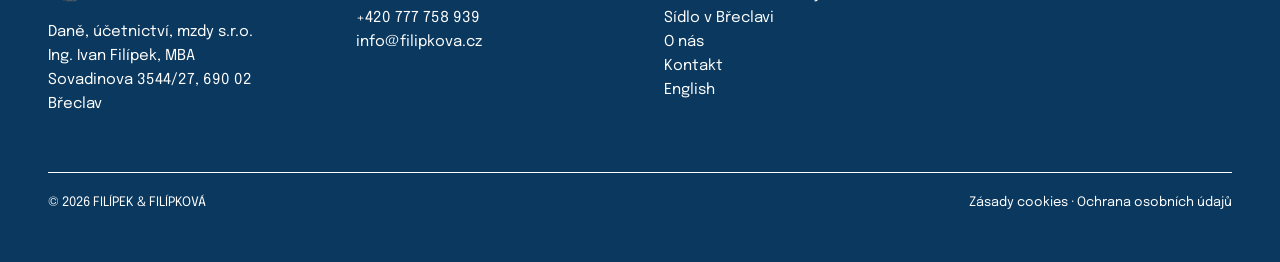
==== commit b9f08288: "Rezidence Školka jako velký blok s vizualizací Co-Authored-By: Claude Opus 5.5 <noreply@anthropic.co" ====
--- a/index.html
+++ b/index.html
@@ -17,7 +17,7 @@
   <link rel="apple-touch-icon" href="/assets/img/apple-touch-icon.png">
   <link rel="preload" href="/assets/fonts/epilogue-latin-ext-700.woff2" as="font" type="font/woff2" crossorigin>
   <link rel="preload" href="/assets/fonts/epilogue-latin-400.woff2" as="font" type="font/woff2" crossorigin>
-  <link rel="stylesheet" href="/assets/css/style.css?v=202611032052">
+  <link rel="stylesheet" href="/assets/css/style.css?v=202611032127">
   <meta name="robots" content="noindex, nofollow">
   <script type="application/ld+json">{"@context": "https://schema.org", "@type": "AccountingService", "name": "FILÍPEK & FILÍPKOVÁ – Daně, účetnictví, mzdy s.r.o.", "url": "https://filipkova.cz/", "logo": "https://filipkova.cz/assets/img/logo.png", "image": "https://filipkova.cz/assets/img/foto/foto-13-1600.webp", "telephone": "+420777758939", "email": "info@filipkova.cz", "foundingDate": "1991", "taxID": "CZ26306255", "address": {"@type": "PostalAddress", "streetAddress": "Sovadinova 3544/27", "addressLocality": "Břeclav", "postalCode": "690 02", "addressCountry": "CZ"}, "areaServed": ["CZ", "SK", "HU", "AT"], "founder": {"@type": "Person", "name": "Ing. Ivan Filípek, MBA"}}</script>
 </head>
@@ -203,14 +203,19 @@
         </div>
       </div>
     </div>
-    <div class="nova-adresa">
-      <img src="/assets/img/foto/rezidence-skolka-480.webp" srcset="/assets/img/foto/rezidence-skolka-480.webp 480w, /assets/img/foto/rezidence-skolka-800.webp 800w" sizes="(max-width: 820px) 100vw, 320px" alt="Vizualizace projektu Rezidence Školka na ulici Lidická v Břeclavi" width="480" height="270" loading="lazy">
-      <div>
-        <b>NOVINKA OD ROKU 2027</b>
-        <p>Od roku 2027 nabídneme sídlo společnosti také na nové prestižní adrese v projektu Rezidence Školka na ulici Lidická v Břeclavi. Podrobnosti zveřejníme včas.</p>
-        <small>Vizualizace projektu</small>
-      </div>
-    </div>
+    <article class="nova-adresa" aria-labelledby="nova-adresa-h">
+      <figure class="nova-adresa__foto">
+        <img src="/assets/img/foto/rezidence-skolka-1200.webp" srcset="/assets/img/foto/rezidence-skolka-800.webp 800w, /assets/img/foto/rezidence-skolka-1200.webp 1200w, /assets/img/foto/rezidence-skolka-1600.webp 1600w" sizes="(max-width: 1340px) 100vw, 1256px" alt="Vizualizace projektu Rezidence Školka na ulici Lidická v Břeclavi" width="1600" height="898" loading="lazy">
+        <figcaption>Vizualizace projektu Rezidence Školka</figcaption>
+      </figure>
+      <div class="nova-adresa__text">
+        <div>
+          <p class="nova-adresa__stitek">Novinka od roku 2027</p>
+          <h3 class="h-2" id="nova-adresa-h">Rezidence Školka – nová adresa pro vaše sídlo</h3>
+        </div>
+        <p class="nova-adresa__popis">Od roku 2027 nabídneme sídlo společnosti také na nové prestižní adrese v projektu Rezidence Školka na ulici Lidická v Břeclavi. Podrobnosti zveřejníme včas.</p>
+      </div>
+    </article>
 
     <div class="fotky-3">
       <img src="/assets/img/foto/budova-924.webp" alt="Budova kanceláře v Sovadinově ulici v Břeclavi" width="924" height="554" loading="lazy">
@@ -350,6 +355,6 @@
     </div>
   </footer>
 
-  <script src="/assets/js/main.js?v=202611032052" defer></script>
+  <script src="/assets/js/main.js?v=202611032127" defer></script>
 </body>
 </html>
--- a/assets/css/style.css
+++ b/assets/css/style.css
@@ -184,12 +184,18 @@
 .novinka b { display: block; font-size: 13px; font-weight: 600; letter-spacing: .1em; color: var(--zelena); line-height: 1.3; }
 .novinka p { margin-top: 8px; font-size: 17px; font-weight: 500; line-height: 1.55; }
 .nabidka { display: grid; grid-template-columns: minmax(0, 668fr) minmax(0, 588fr); gap: 24px; margin-top: 64px; }
-.nova-adresa { display: grid; grid-template-columns: 320px minmax(0, 1fr); gap: 32px; align-items: center; margin-top: 24px; border: 1px solid rgba(255,255,255,.18); padding: 24px; }
-.nova-adresa img { width: 100%; aspect-ratio: 16 / 9; object-fit: cover; }
-.nova-adresa b { display: block; font-size: 13px; font-weight: 600; letter-spacing: .1em; color: var(--zelena); line-height: 1.3; }
-.nova-adresa p { margin-top: 10px; font-size: 18px; font-weight: 500; line-height: 1.5; max-width: 62ch; }
-.nova-adresa small { display: block; margin-top: 10px; font-size: 13px; color: rgba(255,255,255,.6); }
-@media (max-width: 820px) { .nova-adresa { grid-template-columns: minmax(0, 1fr); gap: 20px; } }
+.nova-adresa { margin-top: 24px; background: var(--modra-karta); }
+.nova-adresa__foto { position: relative; margin: 0; }
+.nova-adresa__foto img { display: block; width: 100%; aspect-ratio: 16 / 7.5; object-fit: cover; object-position: center 60%; }
+.nova-adresa__foto figcaption { position: absolute; right: 16px; bottom: 12px; padding: 4px 10px; font-size: 12px; color: #fff; background: rgba(10,56,94,.7); }
+.nova-adresa__text { display: grid; grid-template-columns: minmax(0, 1fr) minmax(0, 1fr); gap: 48px; align-items: end; padding: 48px 56px 56px; }
+.nova-adresa__stitek { font-size: 14px; font-weight: 600; letter-spacing: .1em; text-transform: uppercase; color: var(--zelena); line-height: 1.3; margin-bottom: 16px; }
+.nova-adresa__popis { font-size: 20px; font-weight: 500; line-height: 1.55; }
+@media (max-width: 820px) {
+  .nova-adresa__foto img { aspect-ratio: 16 / 10; }
+  .nova-adresa__text { grid-template-columns: minmax(0, 1fr); gap: 20px; padding: 28px 24px 32px; }
+  .nova-adresa__popis { font-size: 17px; }
+}
 .karta-sidlo { background: var(--modra-karta); padding: 40px; }
 .karta-sidlo__stitek { display: flex; justify-content: space-between; gap: 16px; line-height: 1.5; }
 .karta-sidlo__stitek b { font-size: 14px; font-weight: 600; color: var(--zelena); }
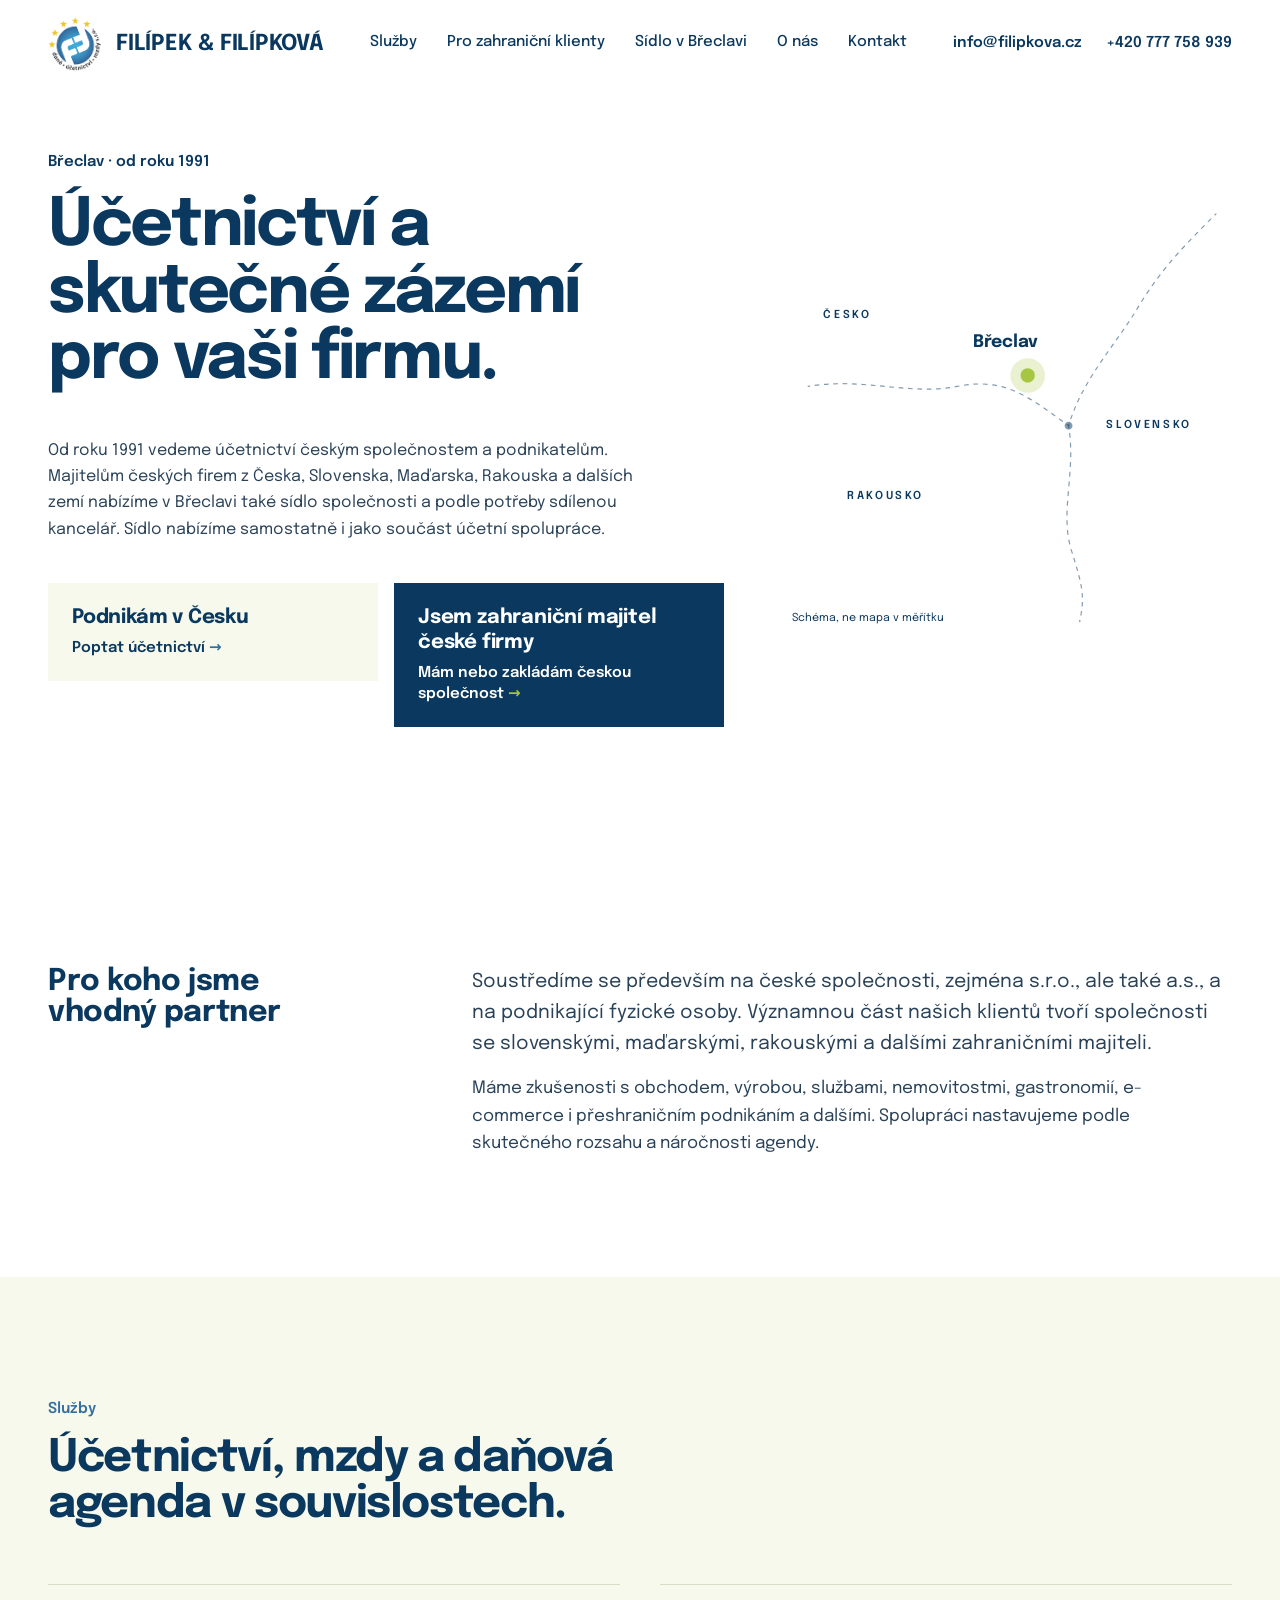
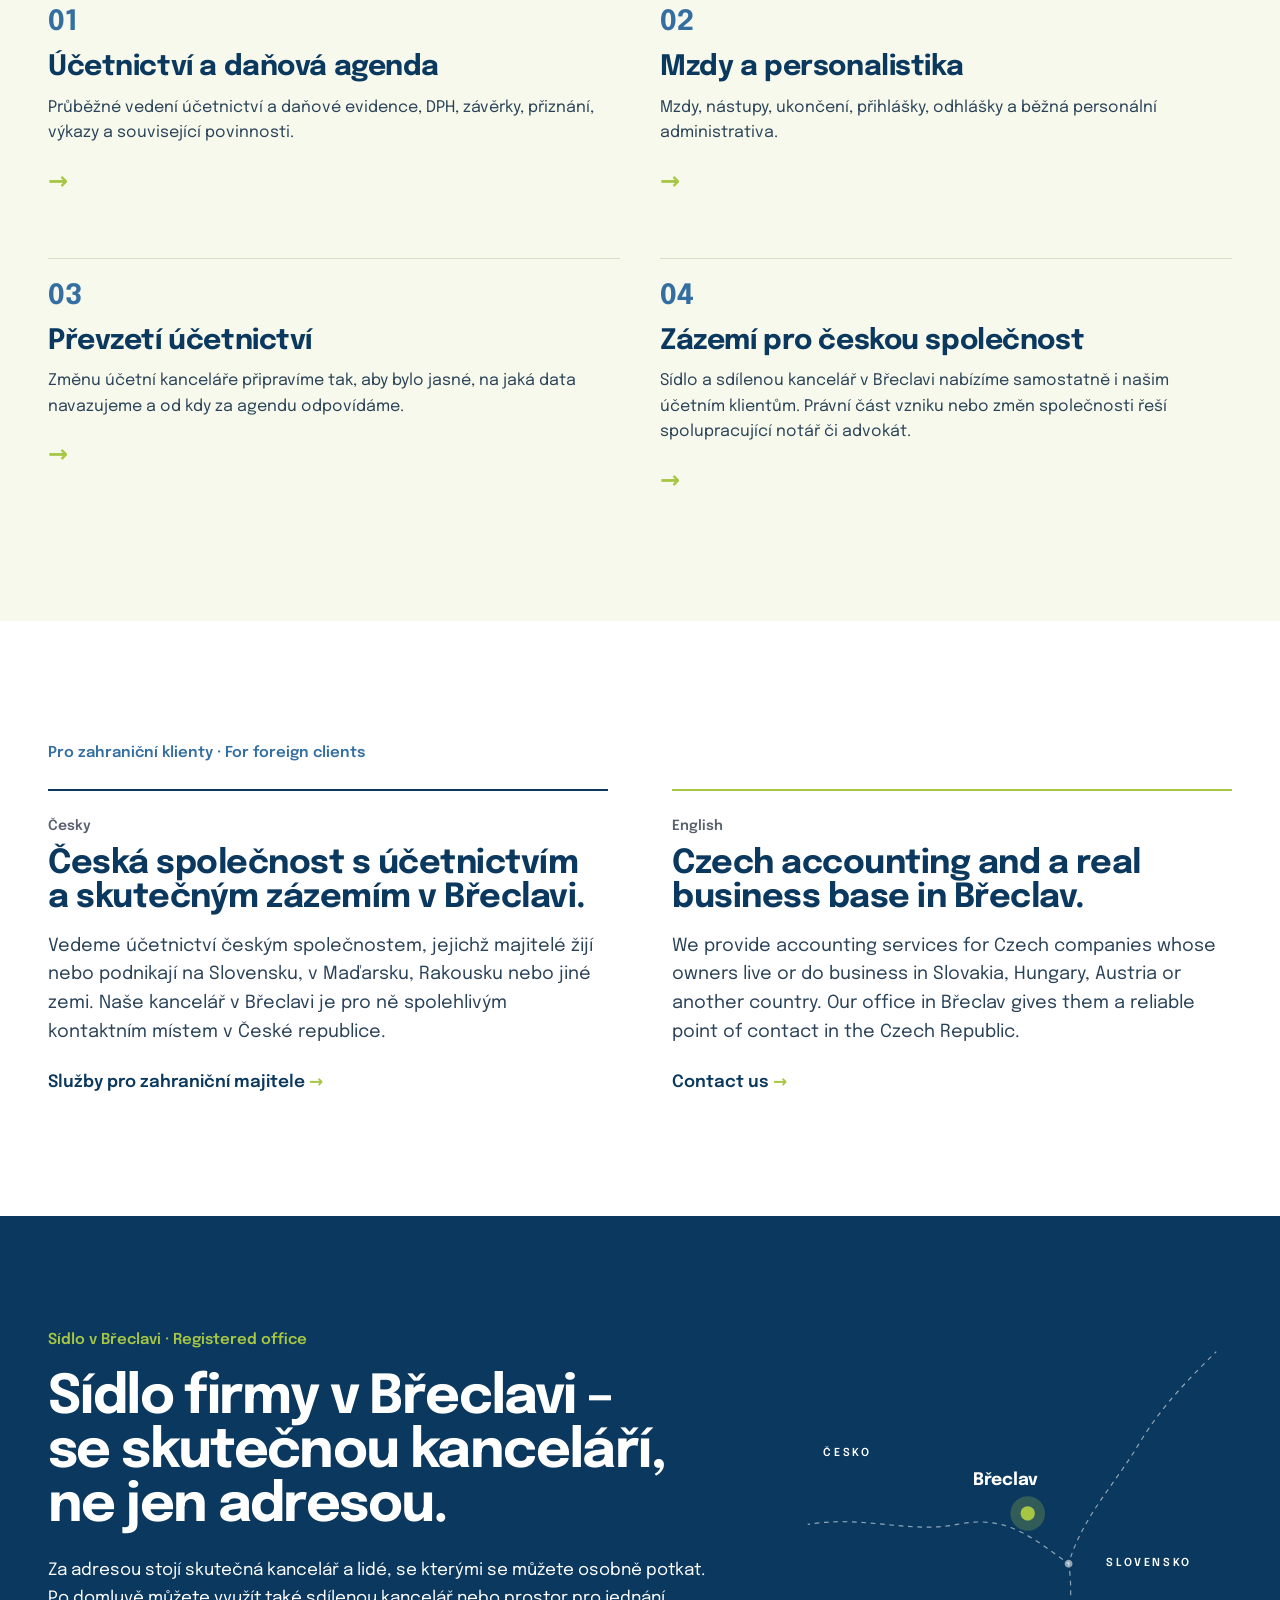
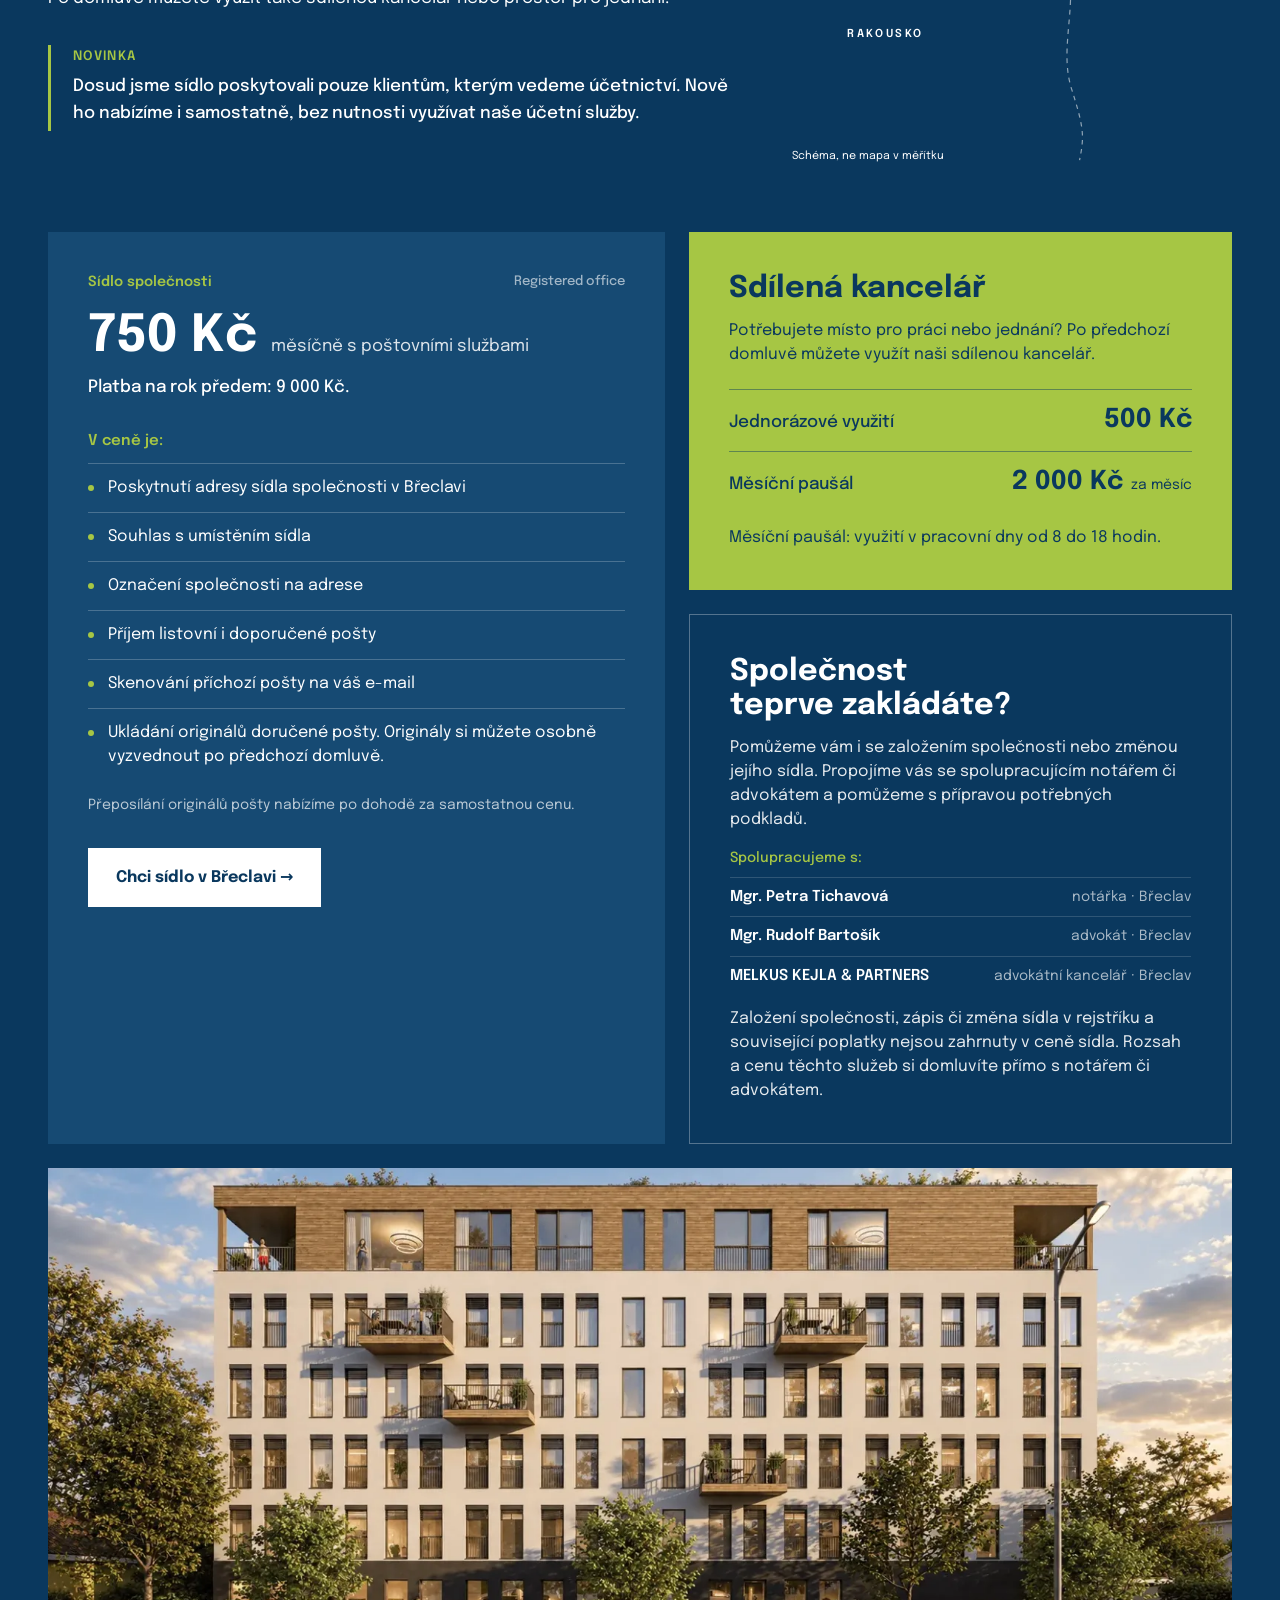
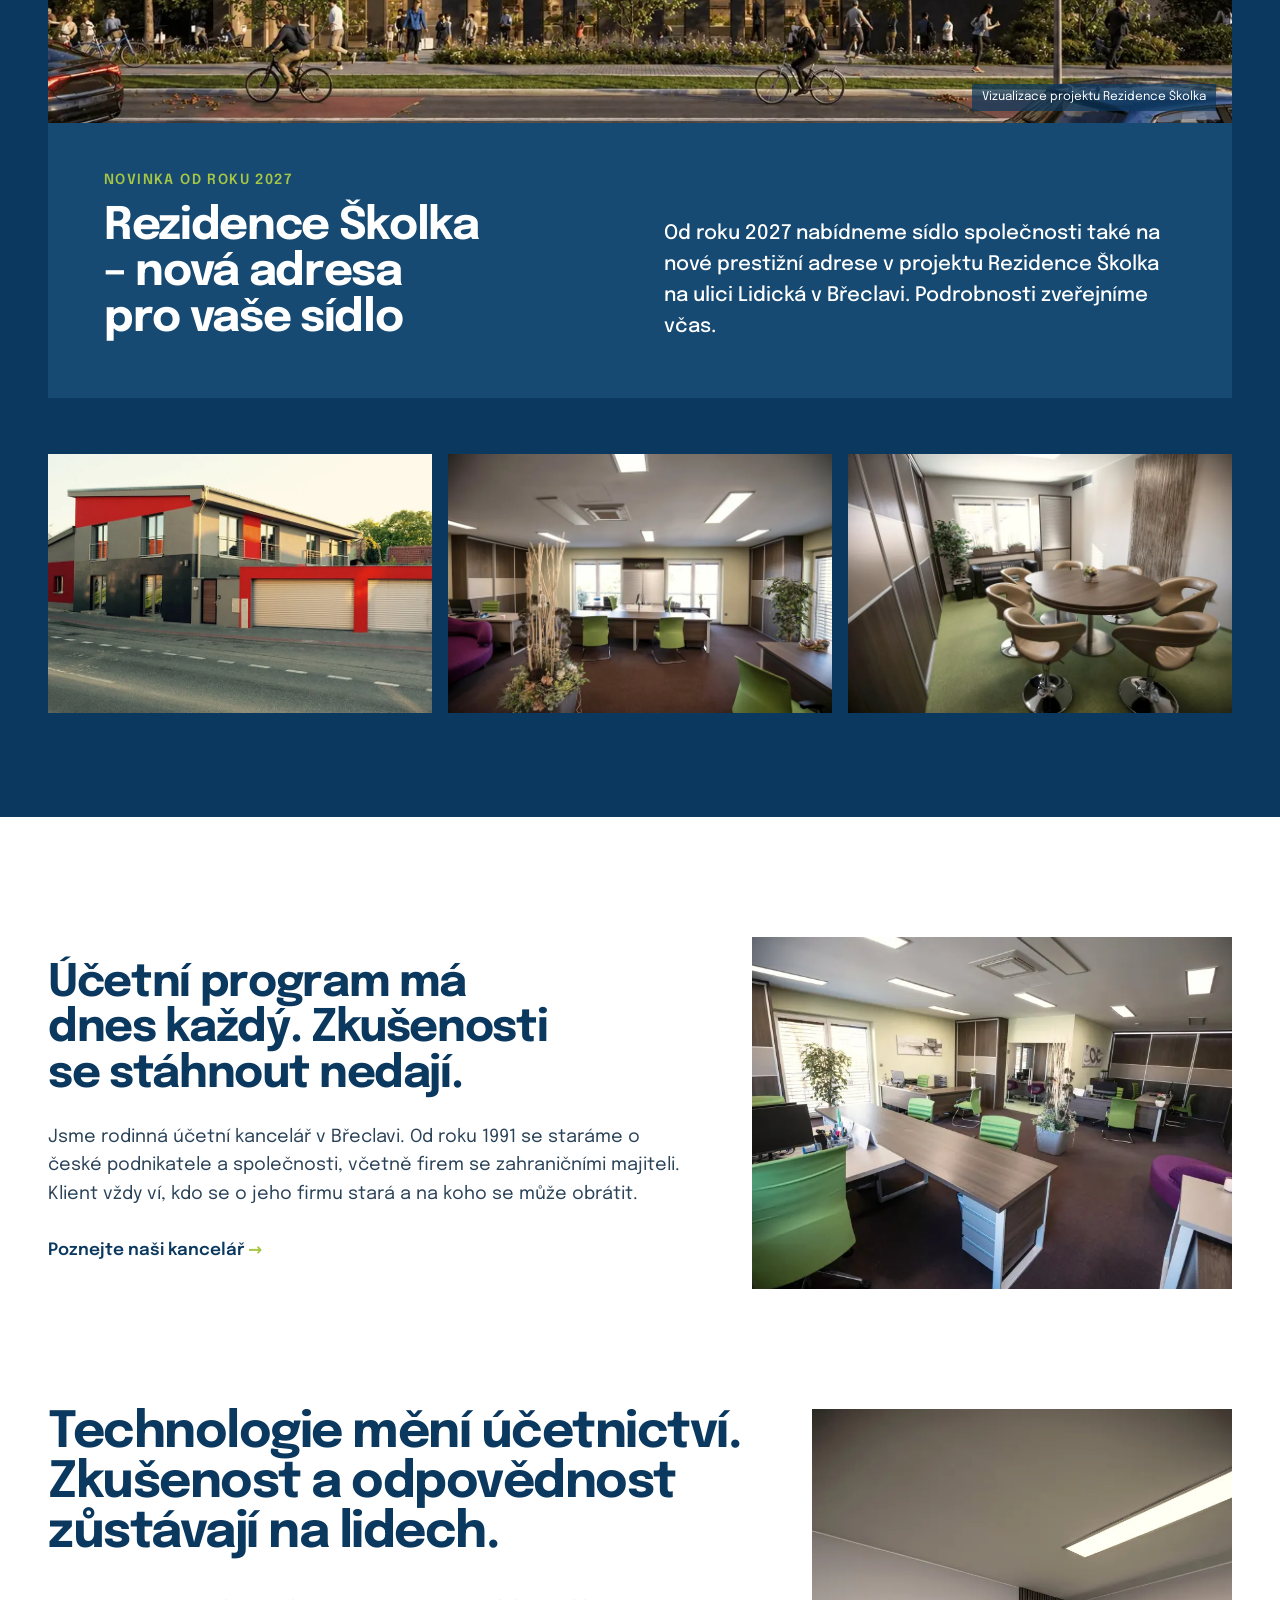
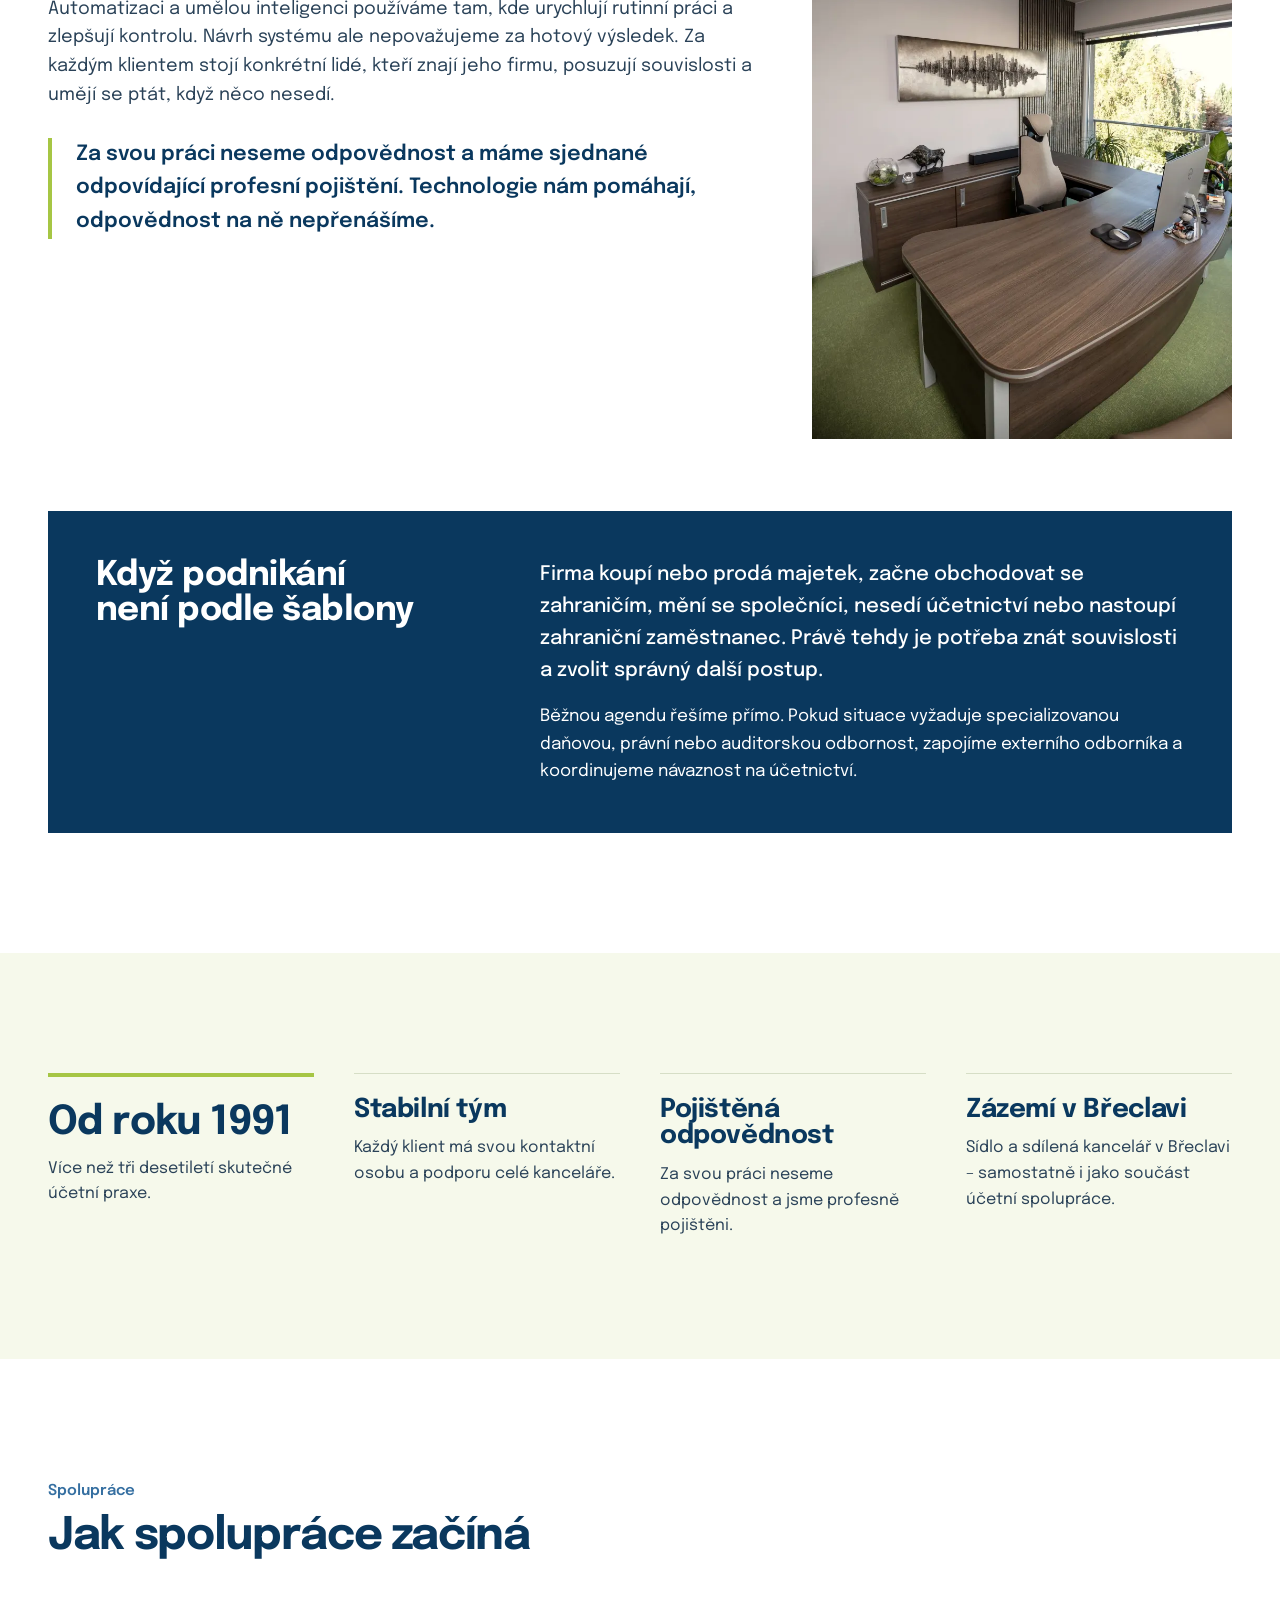
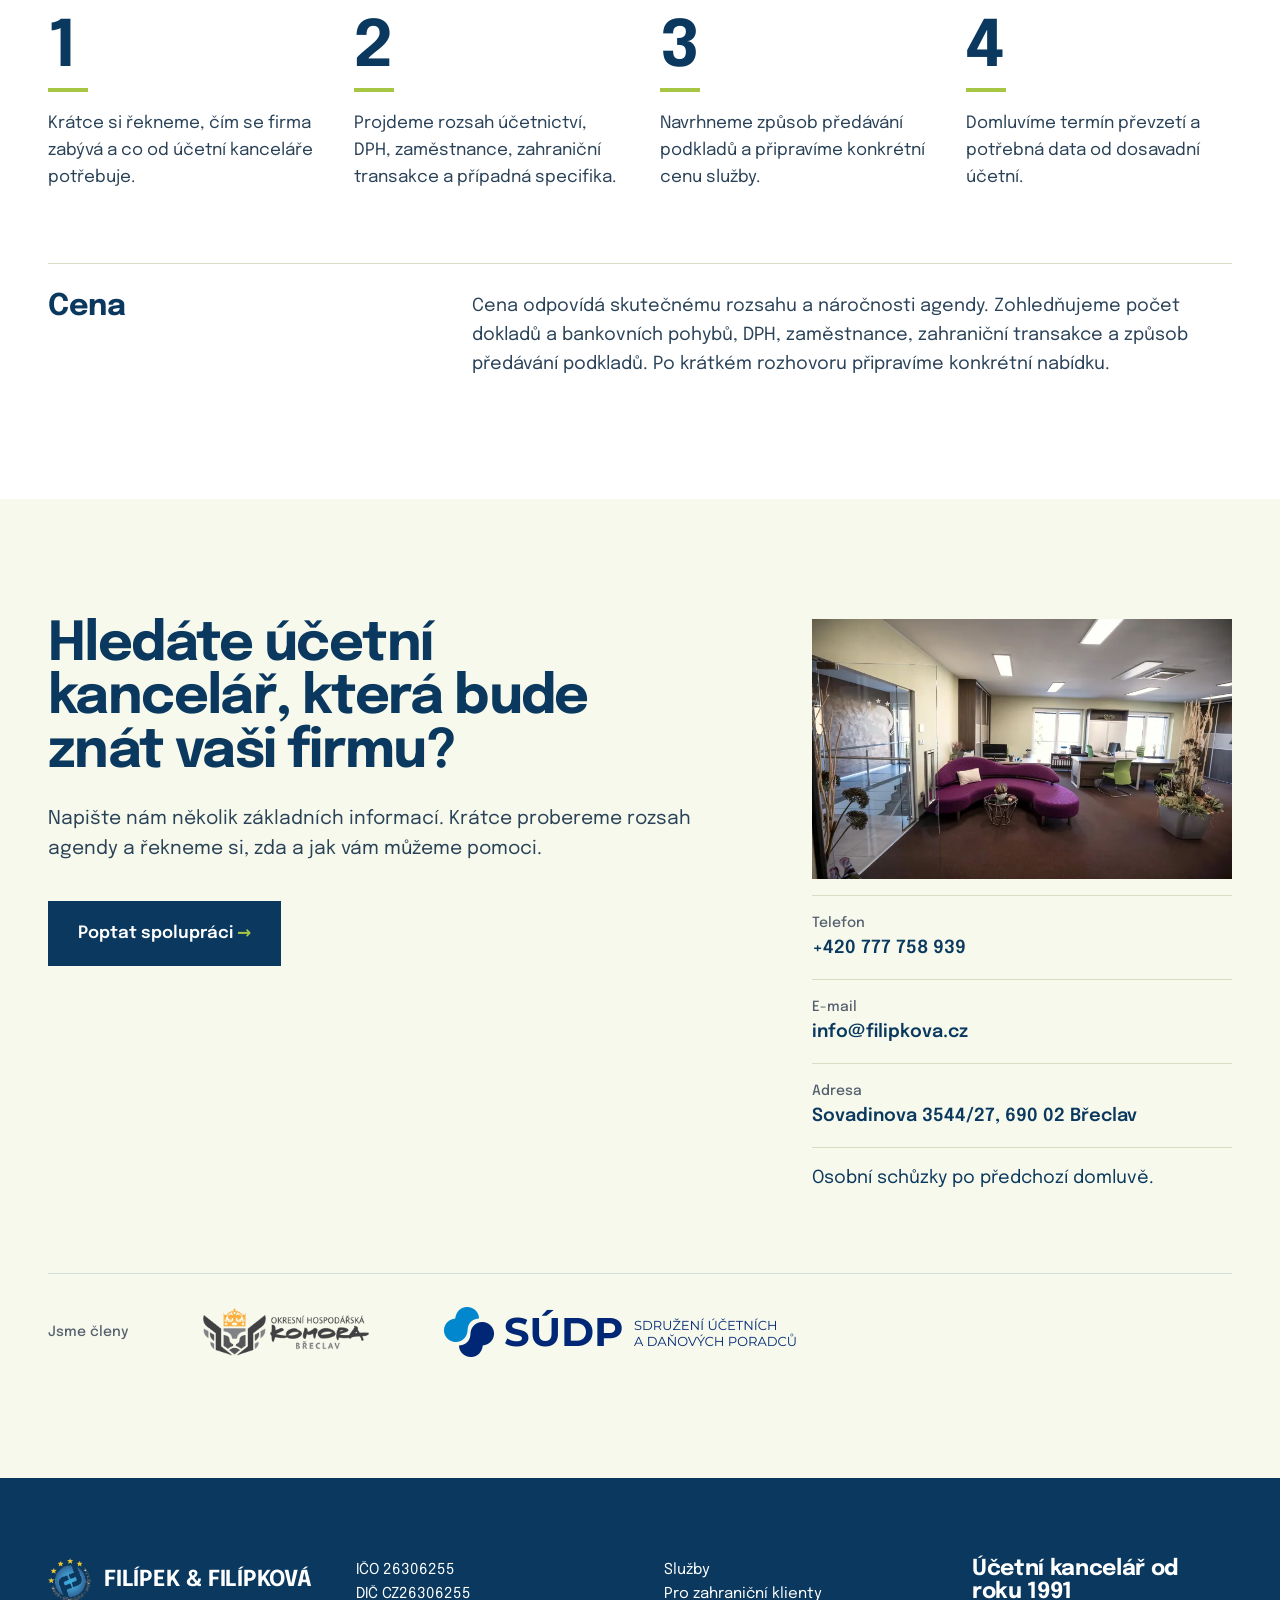
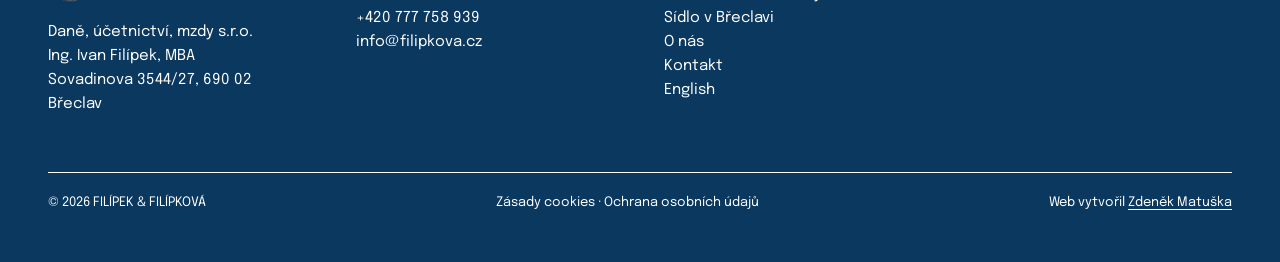
==== commit bd2fb040: "Přichycené menu s barvou po scrollu, podpis autora v patičce Co-Authored-By: Claude Opus 5.5 <norepl" ====
--- a/index.html
+++ b/index.html
@@ -17,7 +17,7 @@
   <link rel="apple-touch-icon" href="/assets/img/apple-touch-icon.png">
   <link rel="preload" href="/assets/fonts/epilogue-latin-ext-700.woff2" as="font" type="font/woff2" crossorigin>
   <link rel="preload" href="/assets/fonts/epilogue-latin-400.woff2" as="font" type="font/woff2" crossorigin>
-  <link rel="stylesheet" href="/assets/css/style.css?v=202611032127">
+  <link rel="stylesheet" href="/assets/css/style.css?v=202611052207">
   <meta name="robots" content="noindex, nofollow">
   <script type="application/ld+json">{"@context": "https://schema.org", "@type": "AccountingService", "name": "FILÍPEK & FILÍPKOVÁ – Daně, účetnictví, mzdy s.r.o.", "url": "https://filipkova.cz/", "logo": "https://filipkova.cz/assets/img/logo.png", "image": "https://filipkova.cz/assets/img/foto/foto-13-1600.webp", "telephone": "+420777758939", "email": "info@filipkova.cz", "foundingDate": "1991", "taxID": "CZ26306255", "address": {"@type": "PostalAddress", "streetAddress": "Sovadinova 3544/27", "addressLocality": "Břeclav", "postalCode": "690 02", "addressCountry": "CZ"}, "areaServed": ["CZ", "SK", "HU", "AT"], "founder": {"@type": "Person", "name": "Ing. Ivan Filípek, MBA"}}</script>
 </head>
@@ -351,10 +351,11 @@
       <div class="paticka__spodek">
         <p>© 2026 FILÍPEK &amp; FILÍPKOVÁ</p>
         <p><a href="/ochrana-osobnich-udaju/#cookies">Zásady cookies</a> · <a href="/ochrana-osobnich-udaju/">Ochrana osobních údajů</a></p>
+        <p class="paticka__autor">Web vytvořil <a href="https://zdenekmatuska.cz">Zdeněk Matuška</a></p>
       </div>
     </div>
   </footer>
 
-  <script src="/assets/js/main.js?v=202611032127" defer></script>
+  <script src="/assets/js/main.js?v=202611052207" defer></script>
 </body>
 </html>
--- a/assets/css/style.css
+++ b/assets/css/style.css
@@ -27,7 +27,7 @@
 }
 
 *, *::before, *::after { box-sizing: border-box; }
-html { -webkit-text-size-adjust: 100%; scroll-behavior: smooth; }
+html { -webkit-text-size-adjust: 100%; scroll-behavior: smooth; scroll-padding-top: 96px; }
 @media (prefers-reduced-motion: reduce) { html { scroll-behavior: auto; } }
 body {
   margin: 0;
@@ -90,7 +90,8 @@
 .zvyrazneni { border-left: 4px solid var(--zelena); padding-left: 24px; }
 
 /* ---------- Hlavička ---------- */
-.hlavicka { position: relative; z-index: 20; background: #fff; }
+.hlavicka { position: sticky; top: 0; z-index: 20; background: #fff; transition: background-color .25s ease, box-shadow .25s ease; }
+.hlavicka__in { transition: height .25s ease; }
 .hlavicka__in { height: 88px; display: flex; align-items: center; justify-content: space-between; gap: 24px; }
 .logo { display: flex; align-items: center; gap: 14px; text-decoration: none; color: var(--modra); flex-shrink: 0; }
 .logo img { width: 54px; height: 54px; }
@@ -102,6 +103,19 @@
 .hlavicka__kontakt a { text-decoration: none; color: var(--modra); white-space: nowrap; }
 .hlavicka__kontakt a:hover { text-decoration: underline; }
 .burger { display: none; }
+
+/* Po odscrolování: hlavička zůstává nahoře, tmavě modrá jako patička */
+.hlavicka--pevna { background: var(--modra); box-shadow: 0 6px 20px rgba(10,56,94,.18); }
+.hlavicka--pevna .hlavicka__in { height: 68px; }
+.hlavicka--pevna .logo, .hlavicka--pevna .burger { color: #fff; }
+.hlavicka--pevna .logo img { width: 44px; height: 44px; }
+.logo img { transition: width .25s ease, height .25s ease; }
+@media (min-width: 1101px) {
+  .hlavicka--pevna .menu a, .hlavicka--pevna .hlavicka__kontakt a { color: #fff; }
+}
+@media (prefers-reduced-motion: reduce) {
+  .hlavicka, .hlavicka__in, .logo img { transition: none; }
+}
 
 @media (max-width: 1260px) {
   .hlavicka__kontakt a[href^="mailto"] { display: none; }
@@ -312,6 +326,7 @@
 .paticka a:hover { text-decoration: underline; }
 .paticka__menu li { line-height: 1.6; }
 .paticka__rok { font-size: 22px; font-weight: 700; line-height: 1.02; letter-spacing: -0.015em; }
+.paticka__autor a { text-decoration: underline; text-underline-offset: 3px; }
 .paticka__spodek { display: flex; justify-content: space-between; flex-wrap: wrap; gap: 8px 24px; border-top: 1px solid #fff; padding-top: 20px; margin-top: 56px; font-size: 13px; }
 
 /* ---------- Podstránky ---------- */
